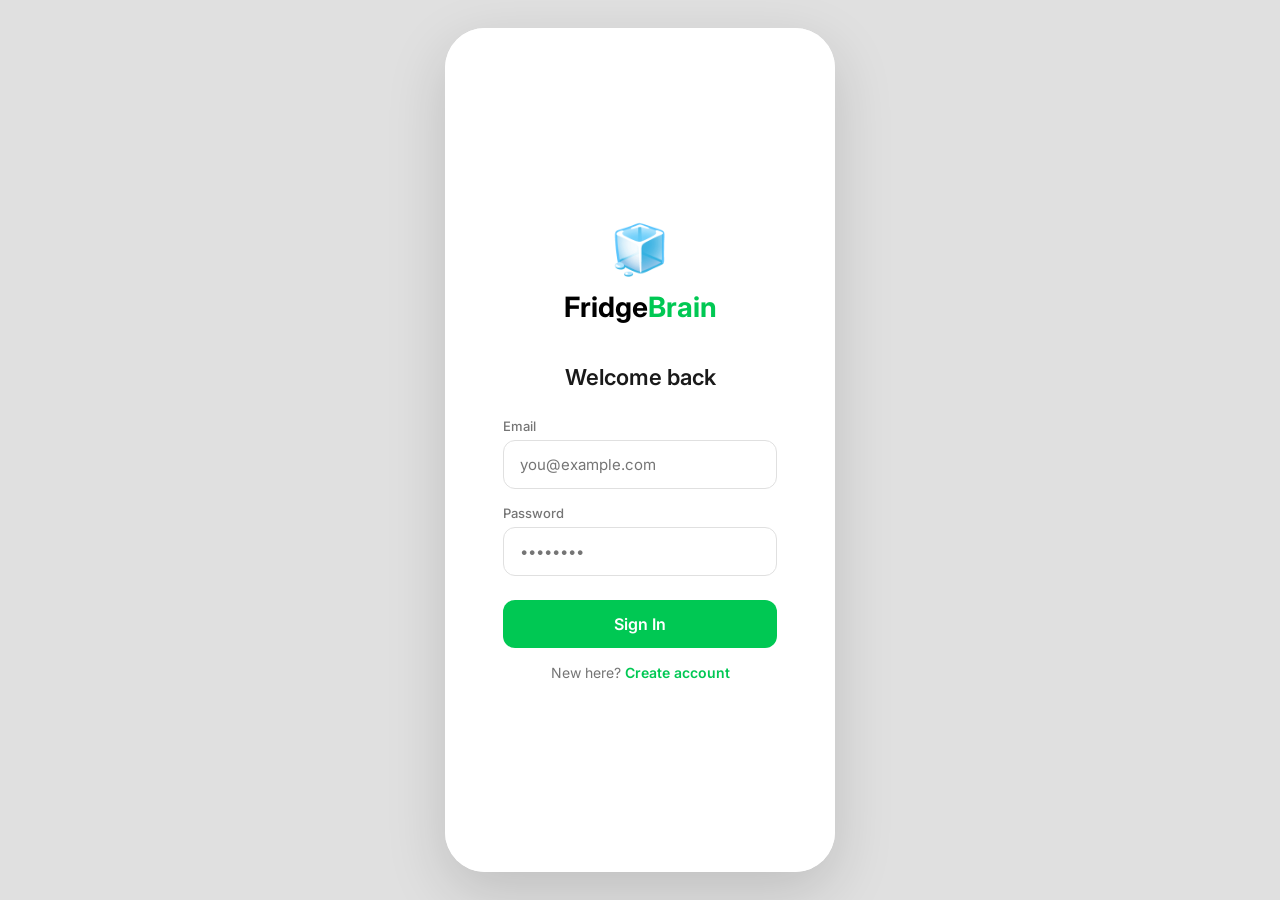
==== index.html @ 32f9984e "Initial commit: FridgeBrain clickable prototype Co-Authored-By: Claude Opus 4.6 (1M context) <norepl" ====
<!DOCTYPE html>
<html lang="en">
<head>
  <meta charset="UTF-8">
  <meta name="viewport" content="width=device-width, initial-scale=1.0">
  <title>FridgeBrain</title>
  <link rel="preconnect" href="https://fonts.googleapis.com">
  <link rel="preconnect" href="https://fonts.gstatic.com" crossorigin>
  <link href="https://fonts.googleapis.com/css2?family=Inter:wght@400;500;600;700&display=swap" rel="stylesheet">
  <link rel="stylesheet" href="style.css">
</head>
<body>

<div class="phone-frame">

  <!-- TOAST -->
  <div class="toast" id="toast"></div>

  <!-- MENU OVERLAY -->
  <div class="menu-overlay" id="menuOverlay"></div>

  <!-- SLIDE MENU -->
  <div class="slide-menu" id="slideMenu">
    <div class="menu-user">
      <div class="avatar">EB</div>
      <div class="menu-user-info">
        <h4>Elliot Boz</h4>
        <p>elliot.j.boz@gmail.com</p>
      </div>
    </div>
    <div class="menu-items">
      <div class="menu-item active" data-screen="home"><span class="menu-item-icon">🏠</span> Home</div>
      <div class="menu-item" data-screen="shopping"><span class="menu-item-icon">📋</span> Shopping List</div>
      <div class="menu-item" data-screen="inventory"><span class="menu-item-icon">📦</span> Inventory</div>
      <div class="menu-item" data-screen="finances"><span class="menu-item-icon">💰</span> Finances</div>
      <div class="menu-item" data-screen="activity"><span class="menu-item-icon">📋</span> Activity</div>
      <div class="menu-item" data-screen="profile"><span class="menu-item-icon">⚙️</span> Profile & Settings</div>
    </div>
    <div class="menu-signout">
      <div class="menu-item" id="menuSignout"><span class="menu-item-icon">🚪</span> Sign Out</div>
    </div>
  </div>

  <!-- ==================== SCREEN: LOGIN ==================== -->
  <div class="screen login-screen active" id="screen-login">
    <div class="login-logo">
      <div class="icon">🧊</div>
      <h1>Fridge<span>Brain</span></h1>
    </div>
    <div class="login-welcome" id="loginWelcome">Welcome back</div>
    <div id="loginForm">
      <div class="input-group">
        <label>Email</label>
        <input type="email" id="loginEmail" placeholder="you@example.com">
      </div>
      <div class="input-group">
        <label>Password</label>
        <input type="password" id="loginPassword" placeholder="••••••••">
      </div>
      <button class="btn btn-primary login-btn" id="loginBtn">Sign In</button>
      <div class="login-switch">New here? <a id="showSignup">Create account</a></div>
    </div>
    <div id="signupForm" style="display:none; width:100%;">
      <div class="input-group">
        <label>Name</label>
        <input type="text" id="signupName" placeholder="Your name">
      </div>
      <div class="input-group">
        <label>Email</label>
        <input type="email" id="signupEmail" placeholder="you@example.com">
      </div>
      <div class="input-group">
        <label>Password</label>
        <input type="password" id="signupPassword" placeholder="••••••••">
      </div>
      <button class="btn btn-primary login-btn" id="signupBtn">Create Account</button>
      <div class="login-switch">Already have an account? <a id="showLogin">Sign in</a></div>
    </div>
  </div>

  <!-- ==================== SCREEN: HOME (3 action cards) ==================== -->
  <div class="screen" id="screen-home">
    <div class="top-bar">
      <button class="hamburger"><span></span><span></span><span></span></button>
      <div class="top-bar-logo">Fridge<span>Brain</span></div>
      <div class="avatar">EB</div>
    </div>

    <div class="household-selector" id="householdSelector">
      🏠 <span id="householdName">The Apartment</span> <span style="font-size:12px">▼</span>
    </div>
    <div class="household-dropdown" id="householdDropdown">
      <div class="household-option active" data-household="The Apartment">🏠 The Apartment</div>
      <div class="household-option" data-household="Family Home">🏡 Family Home</div>
    </div>

    <div class="home-cards">
      <div class="action-card action-card-green" id="cardGoingToStore">
        <div class="action-card-icon">🛒</div>
        <div class="action-card-text">
          <div class="action-card-title">Going to the Store</div>
          <div class="action-card-sub">Notify your household and see what's needed</div>
        </div>
      </div>

      <div class="action-card action-card-dark" id="cardAddItem">
        <div class="action-card-icon">➕</div>
        <div class="action-card-text">
          <div class="action-card-title">Add to My List</div>
          <div class="action-card-sub">Add something you need</div>
        </div>
      </div>
    </div>

    <!-- Store Modal -->
    <div class="modal-overlay" id="storeModal">
      <div class="modal">
        <h3>Notify your household you're shopping?</h3>
        <p>Let everyone know you're picking up groceries</p>
        <div class="modal-store">📍 Whole Foods</div>
        <button class="btn btn-primary" id="storeConfirm">Yes, notify them</button>
        <button class="btn btn-secondary" id="storeCancel">Cancel</button>
      </div>
    </div>

    <!-- Add Item Modal -->
    <div class="modal-overlay" id="addItemModal">
      <div class="modal" style="text-align:left">
        <h3 style="text-align:center">Add to My List</h3>
        <div class="input-group" style="margin-top:16px">
          <label>Item name</label>
          <input type="text" id="addItemName" placeholder="e.g. Almond Milk">
        </div>
        <div class="input-group">
          <label>Notes (optional)</label>
          <input type="text" id="addItemNotes" placeholder="e.g. Unsweetened, Califia brand">
        </div>
        <div class="upload-area-mini" id="addItemPhoto">
          📷 Add photo (optional)
        </div>
        <button class="btn btn-primary" id="addItemConfirm" style="margin-top:16px">Add to my list</button>
        <button class="btn btn-secondary" id="addItemCancel">Cancel</button>
      </div>
    </div>

    <!-- Item Added Confirmation Modal -->
    <div class="modal-overlay" id="addedConfirmModal">
      <div class="modal">
        <h3>✅ Added!</h3>
        <p id="addedItemText">Item added to your list</p>
        <button class="btn btn-primary" id="addedGoToList">View full list</button>
        <button class="btn btn-secondary" id="addedDone">Done</button>
      </div>
    </div>
  </div>

  <!-- ==================== SCREEN: SHOPPING LIST ==================== -->
  <div class="screen" id="screen-shopping">
    <div class="top-bar">
      <button class="hamburger"><span></span><span></span><span></span></button>
      <div class="top-bar-logo">Fridge<span>Brain</span></div>
      <div class="avatar">EB</div>
    </div>

    <div class="section-header">Shopping List</div>

    <!-- Mode Toggle -->
    <div class="mode-toggle">
      <button class="mode-btn active" data-mode="daytoday">📋 Day-to-day</button>
      <button class="mode-btn" data-mode="atstore">🛒 At the store</button>
    </div>

    <!-- DAY-TO-DAY VIEW -->
    <div class="shopping-view" id="daytodayView">
      <div class="list-section-header">My List</div>
      <div id="myListItems">
        <div class="my-list-card">
          <div class="my-list-accent"></div>
          <div class="my-list-info">
            <div class="my-list-name">Eggs (12ct)</div>
            <div class="my-list-note">Free range preferred</div>
          </div>
          <button class="my-list-remove">×</button>
        </div>
        <div class="my-list-card">
          <div class="my-list-accent"></div>
          <div class="my-list-info">
            <div class="my-list-name">Oat Milk</div>
            <div class="my-list-note">Oatly barista edition</div>
          </div>
          <button class="my-list-remove">×</button>
        </div>
        <div class="my-list-card">
          <div class="my-list-accent"></div>
          <div class="my-list-info">
            <div class="my-list-name">Avocados</div>
            <div class="my-list-note"></div>
          </div>
          <button class="my-list-remove">×</button>
        </div>
      </div>

      <div class="list-section-header hh-header">What everyone needs</div>
      <div id="householdListItems">
        <div class="hh-list-card">
          <div class="list-item-check"></div>
          <div class="hh-avatar" style="background:#42A5F5">SH</div>
          <div class="hh-list-info">
            <div class="hh-list-name">Whole Milk</div>
            <div class="hh-list-meta">Shura · 2h ago</div>
          </div>
        </div>
        <div class="hh-list-card">
          <div class="list-item-check"></div>
          <div class="hh-avatar" style="background:#AB47BC">NA</div>
          <div class="hh-list-info">
            <div class="hh-list-name">Sourdough Bread</div>
            <div class="hh-list-meta">Nadia · 4h ago</div>
          </div>
        </div>
        <div class="hh-list-card">
          <div class="list-item-check"></div>
          <div class="hh-avatar" style="background:#42A5F5">SH</div>
          <div class="hh-list-info">
            <div class="hh-list-name">Olive Oil</div>
            <div class="hh-list-meta">Shura · 2d ago</div>
          </div>
        </div>
        <div class="hh-list-card">
          <div class="list-item-check"></div>
          <div class="hh-avatar" style="background:#FF9800">KA</div>
          <div class="hh-list-info">
            <div class="hh-list-name">Greek Yogurt</div>
            <div class="hh-list-meta">Kalman · 1d ago</div>
          </div>
        </div>
      </div>
      <div style="height:80px"></div>
    </div>

    <!-- AT THE STORE VIEW -->
    <div class="shopping-view" id="atstoreView" style="display:none">
      <div class="store-section-label store-yours">Your items</div>
      <div id="storeMyItems">
        <div class="store-item store-item-mine">
          <div class="store-check"></div>
          <div class="store-item-name">Eggs (12ct)</div>
        </div>
        <div class="store-item store-item-mine">
          <div class="store-check"></div>
          <div class="store-item-name">Oat Milk</div>
        </div>
        <div class="store-item store-item-mine">
          <div class="store-check"></div>
          <div class="store-item-name">Avocados</div>
        </div>
      </div>

      <div class="store-section-label">Others' items</div>
      <div id="storeHHItems">
        <div class="store-item">
          <div class="store-check"></div>
          <div class="store-avatar" style="background:#42A5F5">SH</div>
          <div class="store-item-name">Whole Milk</div>
        </div>
        <div class="store-item">
          <div class="store-check"></div>
          <div class="store-avatar" style="background:#AB47BC">NA</div>
          <div class="store-item-name">Sourdough Bread</div>
        </div>
        <div class="store-item">
          <div class="store-check"></div>
          <div class="store-avatar" style="background:#42A5F5">SH</div>
          <div class="store-item-name">Olive Oil</div>
        </div>
        <div class="store-item">
          <div class="store-check"></div>
          <div class="store-avatar" style="background:#FF9800">KA</div>
          <div class="store-item-name">Greek Yogurt</div>
        </div>
      </div>

      <div style="padding:20px">
        <button class="btn btn-primary" id="doneShopping">Done shopping</button>
      </div>
      <div style="height:40px"></div>
    </div>

    <!-- Done Shopping Modal -->
    <div class="modal-overlay" id="doneShoppingModal">
      <div class="modal">
        <h3>All done! 🎉</h3>
        <p>Checked items have been cleared</p>
        <button class="btn btn-primary" id="doneReceiptYes">📷 Take a photo of your receipt</button>
        <button class="btn btn-secondary" id="doneReceiptNo">Skip for now</button>
      </div>
    </div>

    <button class="fab-small" id="addToMyListFab">+</button>
  </div>

  <!-- ==================== SCREEN: INVENTORY ==================== -->
  <div class="screen" id="screen-inventory">
    <div class="top-bar">
      <button class="hamburger"><span></span><span></span><span></span></button>
      <div class="top-bar-logo">Fridge<span>Brain</span></div>
      <div class="avatar">EB</div>
    </div>

    <div class="section-header">Inventory</div>

    <!-- Mine / Household Toggle -->
    <div class="mode-toggle">
      <button class="mode-btn active" data-inv="mine">Mine</button>
      <button class="mode-btn" data-inv="household">Household</button>
    </div>

    <!-- MINE VIEW -->
    <div class="inv-view" id="invMineView">
      <div class="inventory-grid">
        <div class="inventory-card" data-inv-item="butter">
          <div class="inventory-card-img" style="background:#BBDEFB"></div>
          <div class="inventory-card-name">Butter</div>
          <div class="inventory-card-qty">1 lb</div>
          <span class="status-badge status-green">Plenty</span>
        </div>
        <div class="inventory-card" data-inv-item="cheese">
          <div class="inventory-card-img" style="background:#FFE082"></div>
          <div class="inventory-card-name">Cheddar Cheese</div>
          <div class="inventory-card-qty">8 oz block</div>
          <span class="status-badge status-yellow">Running Low</span>
        </div>
        <div class="inventory-card" data-inv-item="yogurt">
          <div class="inventory-card-img" style="background:#F5F5F5"></div>
          <div class="inventory-card-name">Greek Yogurt</div>
          <div class="inventory-card-qty">1 container</div>
          <span class="status-badge status-red">Almost Out</span>
        </div>
        <div class="inventory-card" data-inv-item="pasta">
          <div class="inventory-card-img" style="background:#FFE0B2"></div>
          <div class="inventory-card-name">Pasta</div>
          <div class="inventory-card-qty">2 boxes</div>
          <span class="status-badge status-green">Plenty</span>
        </div>
      </div>
    </div>

    <!-- HOUSEHOLD VIEW -->
    <div class="inv-view" id="invHouseholdView" style="display:none">
      <div class="inv-person-group">
        <div class="inv-person-header" style="border-left-color:#42A5F5">
          <div class="hh-avatar" style="background:#42A5F5">SH</div>
          <span>Shura's Items</span>
        </div>
        <div class="inventory-grid">
          <div class="inventory-card" data-inv-item="apples-j" data-readonly="true">
            <div class="inventory-card-img" style="background:#C8E6C9"></div>
            <div class="inventory-card-name">Apples</div>
            <div class="inventory-card-qty">6 count</div>
            <span class="status-badge status-green">Plenty</span>
          </div>
          <div class="inventory-card" data-inv-item="bananas-j" data-readonly="true">
            <div class="inventory-card-img" style="background:#FFF9C4"></div>
            <div class="inventory-card-name">Bananas</div>
            <div class="inventory-card-qty">4 count</div>
            <span class="status-badge status-yellow">Running Low</span>
          </div>
        </div>
      </div>

      <div class="inv-person-group">
        <div class="inv-person-header" style="border-left-color:#AB47BC">
          <div class="hh-avatar" style="background:#AB47BC">NA</div>
          <span>Nadia's Items</span>
        </div>
        <div class="inventory-grid">
          <div class="inventory-card" data-inv-item="rice-s" data-readonly="true">
            <div class="inventory-card-img" style="background:#F5F5F5"></div>
            <div class="inventory-card-name">Rice</div>
            <div class="inventory-card-qty">5 lb bag</div>
            <span class="status-badge status-green">Plenty</span>
          </div>
          <div class="inventory-card" data-inv-item="sauce-s" data-readonly="true">
            <div class="inventory-card-img" style="background:#FFCDD2"></div>
            <div class="inventory-card-name">Tomato Sauce</div>
            <div class="inventory-card-qty">1 jar</div>
            <span class="status-badge status-red">Almost Out</span>
          </div>
        </div>
      </div>
    </div>

    <!-- Inventory Detail Modal -->
    <div class="modal-overlay" id="invDetailModal">
      <div class="modal" style="text-align:left">
        <div class="inv-detail-photo"></div>
        <h3 id="invDetailName" style="margin-top:12px"></h3>
        <div id="invDetailQty" style="font-size:14px;color:#757575;margin:4px 0 8px"></div>
        <div id="invDetailStatus"></div>
        <div id="invDetailActions" style="margin-top:16px">
          <button class="btn btn-primary" id="invRunningLow">Running low — add to my list</button>
          <button class="btn btn-secondary" id="invEdit">Edit</button>
          <button class="btn btn-danger" id="invDelete">Delete</button>
        </div>
        <div id="invDetailReadonly" style="display:none;margin-top:16px">
          <p style="font-size:14px;color:#757575;text-align:center">This item belongs to another household member</p>
        </div>
        <button class="btn btn-secondary" id="invDetailClose" style="margin-top:8px">Close</button>
      </div>
    </div>

    <button class="fab-small" id="addInventoryBtn">+</button>
  </div>

  <!-- ==================== SCREEN: FINANCES ==================== -->
  <div class="screen" id="screen-finances">
    <div class="top-bar">
      <button class="hamburger"><span></span><span></span><span></span></button>
      <div class="top-bar-logo">Fridge<span>Brain</span></div>
      <div class="avatar">EB</div>
    </div>

    <div class="section-header">Finances</div>

    <!-- Receipt / Split Costs Toggle -->
    <div class="mode-toggle">
      <button class="mode-btn active" data-fin="receipt">📷 Receipt</button>
      <button class="mode-btn" data-fin="split">💰 Split Costs</button>
    </div>

    <!-- RECEIPT TAB -->
    <div class="fin-view" id="finReceiptView">
      <div class="scanner-content">
        <div class="upload-area" id="uploadArea">
          <div class="upload-icon">📷</div>
          <h3>Take a photo of your receipt</h3>
          <p>or upload from your gallery</p>
        </div>
        <div class="spinner-container" id="scannerSpinner">
          <div class="spinner"></div>
          <div class="spinner-text">Processing receipt...</div>
        </div>
        <div class="receipt-result" id="receiptResult">
          <div class="section-header" style="padding-left:0">Receipt processed! ✅</div>
          <div class="receipt-item"><div class="receipt-check">✓</div><div class="receipt-item-name">Whole Milk x1</div><div class="receipt-item-price">$4.99</div></div>
          <div class="receipt-item"><div class="receipt-check">✓</div><div class="receipt-item-name">Sourdough Bread x1</div><div class="receipt-item-price">$6.49</div></div>
          <div class="receipt-item"><div class="receipt-check">✓</div><div class="receipt-item-name">Eggs (12ct) x1</div><div class="receipt-item-price">$5.99</div></div>
          <div class="receipt-item"><div class="receipt-check">✓</div><div class="receipt-item-name">Orange Juice x1</div><div class="receipt-item-price">$4.29</div></div>
          <div class="receipt-total"><span>Total</span><span>$21.76</span></div>
          <div class="receipt-buttons">
            <button class="btn btn-primary" id="addToInventoryBtn">Add to inventory</button>
            <button class="btn btn-outline" id="splitCostsBtn">Split with household?</button>
          </div>
        </div>
      </div>
    </div>

    <!-- SPLIT COSTS TAB -->
    <div class="fin-view" id="finSplitView" style="display:none">
      <div class="balance-card positive">
        <div class="balance-amount positive">$12.40</div>
        <div class="balance-label">You are owed</div>
      </div>

      <div class="expense-card" data-expense="1">
        <div class="expense-header">
          <span class="expense-who">Shura — Whole Foods</span>
          <span class="expense-amount">$45.30</span>
        </div>
        <div class="expense-meta">March 18, 2026</div>
        <div class="expense-details" data-expdetail="1">
          <div class="expense-breakdown-item"><span>Whole Milk x1</span><span>$4.99</span></div>
          <div class="expense-breakdown-item"><span>Chicken Breast x2</span><span>$12.99</span></div>
          <div class="expense-breakdown-item"><span>Sourdough Bread x1</span><span>$6.49</span></div>
          <div class="expense-breakdown-item"><span>Avocados x3</span><span>$5.97</span></div>
          <div class="expense-breakdown-item"><span>Orange Juice x1</span><span>$4.29</span></div>
          <div class="expense-breakdown-item"><span>Eggs x1</span><span>$5.99</span></div>
          <div class="expense-breakdown-item"><span>Snacks</span><span>$4.58</span></div>
          <div class="expense-shares">
            <div class="expense-share"><span>Elliot</span><span>$15.10</span></div>
            <div class="expense-share"><span>Shura</span><span>$15.10</span></div>
            <div class="expense-share"><span>Nadia</span><span>$15.10</span></div>
          </div>
          <div class="expense-actions">
            <button class="btn btn-primary" onclick="showToast('Opening Venmo...')">Settle via Venmo</button>
            <button class="btn btn-outline" onclick="showToast('Opening Splitwise...')">Settle via Splitwise</button>
          </div>
        </div>
      </div>

      <div class="expense-card" data-expense="2">
        <div class="expense-header">
          <span class="expense-who">Elliot — Trader Joe's</span>
          <span class="expense-amount">$33.60</span>
        </div>
        <div class="expense-meta">March 15, 2026</div>
        <div class="expense-details" data-expdetail="2">
          <div class="expense-breakdown-item"><span>Pasta x2</span><span>$5.98</span></div>
          <div class="expense-breakdown-item"><span>Tomato Sauce x2</span><span>$7.98</span></div>
          <div class="expense-breakdown-item"><span>Cheese x1</span><span>$4.99</span></div>
          <div class="expense-breakdown-item"><span>Salad mix x1</span><span>$3.99</span></div>
          <div class="expense-breakdown-item"><span>Snacks</span><span>$10.66</span></div>
          <div class="expense-shares">
            <div class="expense-share"><span>Elliot</span><span>$11.20</span></div>
            <div class="expense-share"><span>Shura</span><span>$11.20</span></div>
            <div class="expense-share"><span>Nadia</span><span>$11.20</span></div>
          </div>
          <div class="expense-actions">
            <button class="btn btn-primary" onclick="showToast('Opening Venmo...')">Settle via Venmo</button>
            <button class="btn btn-outline" onclick="showToast('Opening Splitwise...')">Settle via Splitwise</button>
          </div>
        </div>
      </div>

      <div class="history-section">
        <div class="history-header">Settled</div>
        <div class="history-item"><span>Nadia — Target · Mar 10</span><span>$28.50 ✓</span></div>
        <div class="history-item"><span>Elliot — Whole Foods · Mar 5</span><span>$41.20 ✓</span></div>
        <div class="history-item"><span>Shura — Costco · Feb 28</span><span>$65.00 ✓</span></div>
      </div>
    </div>
  </div>

  <!-- ==================== SCREEN: ACTIVITY ==================== -->
  <div class="screen" id="screen-activity">
    <div class="top-bar">
      <button class="hamburger"><span></span><span></span><span></span></button>
      <div class="top-bar-logo">Fridge<span>Brain</span></div>
      <div class="avatar">EB</div>
    </div>
    <div class="section-header">Activity</div>
    <div class="activity-filters">
      <button class="filter-tab active">All</button>
      <button class="filter-tab">Elliot</button>
      <button class="filter-tab">Shura</button>
      <button class="filter-tab">Nadia</button>
    </div>
    <div class="activity-item"><div class="activity-avatar" style="background:#42A5F5">SH</div><div class="activity-content"><div class="activity-text"><strong>Shura</strong> bought groceries at Whole Foods</div><div class="activity-time">2h ago</div></div></div>
    <div class="activity-item"><div class="activity-avatar" style="background:#AB47BC">NA</div><div class="activity-content"><div class="activity-text"><strong>Nadia</strong> added Oat Milk to the list</div><div class="activity-time">4h ago</div></div></div>
    <div class="activity-item"><div class="activity-avatar" style="background:#00C853">EB</div><div class="activity-content"><div class="activity-text"><strong>Elliot</strong> marked Eggs as running low</div><div class="activity-time">6h ago</div></div></div>
    <div class="activity-item"><div class="activity-avatar" style="background:#42A5F5">SH</div><div class="activity-content"><div class="activity-text"><strong>Shura</strong> is at Trader Joe's — need anything?</div><div class="activity-time">Yesterday</div></div></div>
    <div class="activity-item"><div class="activity-avatar" style="background:#AB47BC">NA</div><div class="activity-content"><div class="activity-text"><strong>Nadia</strong> settled $28.50 with the household</div><div class="activity-time">2d ago</div></div></div>
    <div class="activity-item"><div class="activity-avatar" style="background:#00C853">EB</div><div class="activity-content"><div class="activity-text"><strong>Elliot</strong> scanned a receipt from Trader Joe's</div><div class="activity-time">3d ago</div></div></div>
    <div class="activity-item"><div class="activity-avatar" style="background:#42A5F5">SH</div><div class="activity-content"><div class="activity-text"><strong>Shura</strong> added Olive Oil to the list</div><div class="activity-time">3d ago</div></div></div>
    <div class="activity-item"><div class="activity-avatar" style="background:#AB47BC">NA</div><div class="activity-content"><div class="activity-text"><strong>Nadia</strong> marked Tomato Sauce as almost out</div><div class="activity-time">4d ago</div></div></div>
  </div>

  <!-- ==================== SCREEN: PROFILE ==================== -->
  <div class="screen" id="screen-profile">
    <div class="top-bar">
      <button class="hamburger"><span></span><span></span><span></span></button>
      <div class="top-bar-logo">Fridge<span>Brain</span></div>
      <div class="avatar">EB</div>
    </div>
    <div class="profile-content">
      <div class="profile-header">
        <div class="profile-avatar">EB</div>
        <div class="profile-name">Elliot Boz</div>
        <div class="profile-email">elliot.j.boz@gmail.com</div>
      </div>
      <div class="profile-section">
        <div class="profile-section-title">Your Households</div>
        <div class="profile-card"><div><div class="profile-card-name">🏠 The Apartment</div><div class="profile-card-meta">5 members</div></div></div>
        <div class="profile-card"><div><div class="profile-card-name">🏡 Family Home</div><div class="profile-card-meta">4 members</div></div></div>
        <div class="profile-buttons">
          <button class="btn btn-outline" onclick="showToast('Coming soon!')">Create new household</button>
          <button class="btn btn-secondary" onclick="showToast('Coming soon!')">Join a household</button>
        </div>
      </div>
      <div class="profile-section">
        <div class="profile-section-title">Notifications</div>
        <div class="toggle-row"><span class="toggle-label">Someone is at the store</span><div class="toggle-switch on"></div></div>
        <div class="toggle-row"><span class="toggle-label">Item added to list</span><div class="toggle-switch on"></div></div>
        <div class="toggle-row"><span class="toggle-label">Running low reminder</span><div class="toggle-switch"></div></div>
      </div>
      <div class="profile-section">
        <div class="profile-section-title">Linked Stores</div>
        <div><span class="store-tag">📍 Whole Foods</span><span class="store-tag">📍 Trader Joe's</span><span class="store-tag">📍 Target</span></div>
        <div class="profile-buttons"><button class="btn btn-secondary" onclick="showToast('Coming soon!')">Add a store</button></div>
      </div>
      <button class="btn btn-danger" id="profileSignout">Sign Out</button>
    </div>
  </div>

</div>

<script src="app.js"></script>
</body>
</html>
---- style.css ----
/* ===== RESET & BASE ===== */
*, *::before, *::after { margin: 0; padding: 0; box-sizing: border-box; }
body { background: #E0E0E0; font-family: 'Inter', sans-serif; display: flex; justify-content: center; align-items: center; min-height: 100vh; -webkit-font-smoothing: antialiased; }

/* ===== PHONE FRAME ===== */
.phone-frame { width: 390px; height: 844px; background: #FFFFFF; border-radius: 40px; box-shadow: 0 20px 60px rgba(0,0,0,0.15); overflow: hidden; position: relative; }

/* ===== SCREENS ===== */
.screen { position: absolute; inset: 0; background: #FFFFFF; display: none; flex-direction: column; overflow-y: auto; overflow-x: hidden; }
.screen.active { display: flex; animation: fadeIn 0.25s ease; }
@keyframes fadeIn { from { opacity: 0; transform: translateX(10px); } to { opacity: 1; transform: translateX(0); } }
.screen::-webkit-scrollbar { display: none; }
.screen { -ms-overflow-style: none; scrollbar-width: none; }

/* ===== TOP BAR ===== */
.top-bar { display: flex; justify-content: space-between; align-items: center; padding: 52px 20px 12px; position: sticky; top: 0; background: #FFFFFF; z-index: 10; }
.top-bar-logo { font-size: 20px; font-weight: 700; color: #1A1A1A; }
.top-bar-logo span { color: #00C853; }
.avatar { width: 36px; height: 36px; border-radius: 50%; background: #00C853; color: #fff; display: flex; align-items: center; justify-content: center; font-size: 13px; font-weight: 600; cursor: pointer; }
.hamburger { width: 36px; height: 36px; display: flex; flex-direction: column; justify-content: center; align-items: center; gap: 5px; cursor: pointer; border: none; background: none; padding: 0; }
.hamburger span { display: block; width: 20px; height: 2px; background: #1A1A1A; border-radius: 2px; }

/* ===== HOUSEHOLD SELECTOR ===== */
.household-selector { padding: 8px 20px 16px; font-size: 15px; color: #757575; cursor: pointer; display: flex; align-items: center; gap: 6px; }
.household-selector:hover { color: #1A1A1A; }
.household-dropdown { display: none; background: #FFFFFF; border: 1px solid #E0E0E0; border-radius: 12px; margin: 0 20px 12px; overflow: hidden; box-shadow: 0 4px 16px rgba(0,0,0,0.08); }
.household-dropdown.open { display: block; }
.household-option { padding: 14px 16px; font-size: 15px; cursor: pointer; display: flex; align-items: center; gap: 8px; transition: background 0.15s; }
.household-option:hover { background: #F5F5F5; }
.household-option.active { color: #00C853; font-weight: 600; }

/* ===== SECTION HEADERS ===== */
.section-header { padding: 8px 20px 12px; font-size: 18px; font-weight: 700; color: #1A1A1A; }

/* ===== HOME ACTION CARDS ===== */
.home-cards { padding: 8px 20px; display: flex; flex-direction: column; gap: 16px; flex: 1; }
.action-card { border-radius: 16px; padding: 28px 24px; display: flex; align-items: center; gap: 20px; cursor: pointer; transition: transform 0.15s, box-shadow 0.15s; flex: 1; min-height: 0; }
.action-card:hover { transform: translateY(-2px); box-shadow: 0 8px 24px rgba(0,0,0,0.12); }
.action-card:active { transform: scale(0.98); }
.action-card-green { background: #00C853; color: #fff; }
.action-card-dark { background: #1A1A1A; color: #fff; }
.action-card-light { background: #F5F5F5; color: #1A1A1A; }
.action-card-icon { font-size: 36px; flex-shrink: 0; }
.action-card-title { font-size: 20px; font-weight: 700; margin-bottom: 4px; }
.action-card-sub { font-size: 13px; opacity: 0.8; line-height: 1.4; }

/* ===== MODE TOGGLE ===== */
.mode-toggle { display: flex; margin: 0 20px 16px; background: #F5F5F5; border-radius: 12px; padding: 4px; }
.mode-btn { flex: 1; padding: 10px; border: none; border-radius: 10px; font-size: 14px; font-weight: 600; font-family: 'Inter', sans-serif; cursor: pointer; background: transparent; color: #757575; transition: all 0.2s; }
.mode-btn.active { background: #FFFFFF; color: #1A1A1A; box-shadow: 0 2px 8px rgba(0,0,0,0.08); }

/* ===== SHOPPING LIST — DAY-TO-DAY ===== */
.shopping-view { flex: 1; }
.list-section-header { padding: 12px 20px 8px; font-size: 15px; font-weight: 700; color: #1A1A1A; }
.hh-header { color: #757575; margin-top: 8px; border-top: 1px solid #F5F5F5; padding-top: 16px; }

/* My List Cards */
.my-list-card { display: flex; align-items: center; margin: 0 20px 8px; background: #FFFFFF; border: 1px solid #F5F5F5; border-radius: 12px; overflow: hidden; }
.my-list-accent { width: 4px; align-self: stretch; background: #00C853; flex-shrink: 0; }
.my-list-info { flex: 1; padding: 14px 16px; }
.my-list-name { font-size: 15px; font-weight: 500; }
.my-list-note { font-size: 12px; color: #757575; margin-top: 2px; }
.my-list-remove { background: none; border: none; font-size: 20px; color: #BDBDBD; cursor: pointer; padding: 14px; font-family: 'Inter', sans-serif; transition: color 0.2s; }
.my-list-remove:hover { color: #FF3B30; }

/* Household List Cards */
.hh-list-card { display: flex; align-items: center; gap: 12px; padding: 12px 20px; border-bottom: 1px solid #F5F5F5; }
.hh-avatar { width: 32px; height: 32px; border-radius: 50%; display: flex; align-items: center; justify-content: center; font-size: 11px; font-weight: 600; color: #fff; flex-shrink: 0; }
.hh-list-info { flex: 1; }
.hh-list-name { font-size: 15px; font-weight: 500; }
.hh-list-meta { font-size: 12px; color: #757575; }

.list-item-check { width: 24px; height: 24px; border: 2px solid #E0E0E0; border-radius: 50%; flex-shrink: 0; display: flex; align-items: center; justify-content: center; cursor: pointer; transition: all 0.2s; }
.list-item-check.checked { background: #00C853; border-color: #00C853; }
.list-item-check.checked::after { content: '✓'; color: #fff; font-size: 13px; font-weight: 700; }

/* ===== SHOPPING LIST — AT THE STORE ===== */
.store-section-label { padding: 12px 20px 8px; font-size: 13px; font-weight: 700; color: #757575; text-transform: uppercase; letter-spacing: 0.05em; }
.store-section-label.store-yours { color: #00C853; }
.store-item { display: flex; align-items: center; gap: 14px; padding: 16px 20px; border-bottom: 1px solid #F5F5F5; transition: opacity 0.3s, background 0.2s; }
.store-item.store-item-mine { background: #E8F5E9; }
.store-item.checked-off { opacity: 0.4; text-decoration: line-through; }
.store-check { width: 28px; height: 28px; border: 2.5px solid #E0E0E0; border-radius: 50%; flex-shrink: 0; display: flex; align-items: center; justify-content: center; cursor: pointer; transition: all 0.2s; font-size: 14px; }
.store-check.checked { background: #00C853; border-color: #00C853; color: #fff; }
.store-check.checked::after { content: '✓'; font-weight: 700; }
.store-item-name { font-size: 16px; font-weight: 500; flex: 1; }
.store-avatar { width: 28px; height: 28px; border-radius: 50%; display: flex; align-items: center; justify-content: center; font-size: 10px; font-weight: 600; color: #fff; flex-shrink: 0; }

/* ===== INVENTORY ===== */
.inv-view { padding-bottom: 80px; }
.inventory-grid { display: grid; grid-template-columns: 1fr 1fr; gap: 12px; padding: 0 20px 20px; }
.inventory-card { background: #F5F5F5; border-radius: 12px; padding: 14px; cursor: pointer; transition: transform 0.15s; }
.inventory-card:hover { transform: translateY(-2px); }
.inventory-card-img { width: 100%; height: 80px; border-radius: 8px; margin-bottom: 10px; }
.inventory-card-name { font-size: 14px; font-weight: 600; color: #1A1A1A; margin-bottom: 4px; }
.inventory-card-qty { font-size: 12px; color: #757575; margin-bottom: 8px; }
.status-badge { display: inline-block; padding: 3px 10px; border-radius: 12px; font-size: 11px; font-weight: 600; }
.status-green { background: #E8F5E9; color: #2E7D32; }
.status-yellow { background: #FFF8E1; color: #F57F17; }
.status-red { background: #FFEBEE; color: #C62828; }

.inv-person-group { margin-bottom: 8px; }
.inv-person-header { display: flex; align-items: center; gap: 10px; padding: 12px 20px; font-size: 15px; font-weight: 600; border-left: 4px solid transparent; margin-left: 16px; }
.inv-detail-photo { width: 100%; height: 160px; background: #F5F5F5; border-radius: 12px; }

/* ===== FILTER TABS ===== */
.filter-tabs { display: flex; gap: 8px; padding: 0 20px 16px; overflow-x: auto; }
.filter-tabs::-webkit-scrollbar { display: none; }
.filter-tab { padding: 8px 16px; border-radius: 20px; font-size: 13px; font-weight: 500; background: #F5F5F5; color: #757575; border: none; cursor: pointer; white-space: nowrap; font-family: 'Inter', sans-serif; transition: all 0.2s; }
.filter-tab.active { background: #00C853; color: #fff; }

/* ===== MODALS ===== */
.modal-overlay { display: none; position: absolute; inset: 0; background: rgba(0,0,0,0.4); z-index: 50; align-items: center; justify-content: center; }
.modal-overlay.open { display: flex; }
.modal { background: #FFFFFF; border-radius: 16px; padding: 28px 24px; margin: 20px; width: calc(100% - 40px); text-align: center; }
.modal h3 { font-size: 18px; font-weight: 700; margin-bottom: 8px; }
.modal p { font-size: 14px; color: #757575; margin-bottom: 24px; }
.modal-store { display: inline-block; padding: 6px 16px; background: #F5F5F5; border-radius: 20px; font-size: 14px; color: #1A1A1A; margin-bottom: 20px; }
.modal-select { width: 100%; padding: 12px 16px; border: 1px solid #E0E0E0; border-radius: 12px; font-size: 15px; font-family: 'Inter', sans-serif; outline: none; background: #fff; margin-bottom: 8px; }
.upload-area-mini { padding: 16px; border: 2px dashed #E0E0E0; border-radius: 12px; text-align: center; font-size: 14px; color: #757575; cursor: pointer; transition: border-color 0.2s; }
.upload-area-mini:hover { border-color: #00C853; }

/* ===== BUTTONS ===== */
.btn { width: 100%; padding: 14px; border: none; border-radius: 12px; font-size: 16px; font-weight: 600; font-family: 'Inter', sans-serif; cursor: pointer; transition: opacity 0.2s; }
.btn:hover { opacity: 0.9; }
.btn-primary { background: #00C853; color: #fff; }
.btn-secondary { background: #F5F5F5; color: #1A1A1A; margin-top: 8px; }
.btn-danger { background: #FFFFFF; color: #FF3B30; border: 1px solid #FF3B30; margin-top: 8px; }
.btn-outline { background: #FFFFFF; color: #00C853; border: 1px solid #00C853; }

/* ===== FAB ===== */
.fab-small { position: absolute; bottom: 28px; right: 20px; width: 56px; height: 56px; background: #00C853; color: #fff; border: none; border-radius: 50%; font-size: 24px; cursor: pointer; box-shadow: 0 4px 16px rgba(0,200,83,0.3); display: flex; align-items: center; justify-content: center; z-index: 5; transition: transform 0.2s; }
.fab-small:hover { transform: translateY(-2px); }

/* ===== TOAST ===== */
.toast { position: absolute; bottom: 100px; left: 50%; transform: translateX(-50%) translateY(20px); background: #1A1A1A; color: #fff; padding: 12px 24px; border-radius: 24px; font-size: 14px; font-weight: 500; opacity: 0; transition: all 0.3s ease; z-index: 100; white-space: nowrap; }
.toast.show { opacity: 1; transform: translateX(-50%) translateY(0); }

/* ===== LOGIN ===== */
.login-screen { justify-content: center; align-items: center; padding: 40px 28px; }
.login-logo { text-align: center; margin-bottom: 40px; }
.login-logo .icon { font-size: 48px; margin-bottom: 12px; }
.login-logo h1 { font-size: 28px; font-weight: 700; }
.login-logo h1 span { color: #00C853; }
.login-welcome { font-size: 22px; font-weight: 600; text-align: center; margin-bottom: 28px; color: #1A1A1A; }
.input-group { width: 100%; margin-bottom: 16px; }
.input-group label { display: block; font-size: 13px; font-weight: 500; color: #757575; margin-bottom: 6px; }
.input-group input { width: 100%; padding: 14px 16px; border: 1px solid #E0E0E0; border-radius: 12px; font-size: 15px; font-family: 'Inter', sans-serif; outline: none; transition: border-color 0.2s; }
.input-group input:focus { border-color: #00C853; }
.login-btn { margin-top: 8px; margin-bottom: 16px; }
.login-switch { text-align: center; font-size: 14px; color: #757575; }
.login-switch a { color: #00C853; font-weight: 600; cursor: pointer; text-decoration: none; }

/* ===== HAMBURGER MENU ===== */
.menu-overlay { display: none; position: absolute; inset: 0; background: rgba(0,0,0,0.4); z-index: 90; }
.menu-overlay.open { display: block; }
.slide-menu { position: absolute; top: 0; left: -280px; width: 280px; height: 100%; background: #FFFFFF; z-index: 95; transition: left 0.3s ease; display: flex; flex-direction: column; padding-top: 60px; }
.slide-menu.open { left: 0; }
.menu-user { padding: 20px 24px 24px; border-bottom: 1px solid #F5F5F5; display: flex; align-items: center; gap: 12px; }
.menu-user-info h4 { font-size: 16px; font-weight: 600; }
.menu-user-info p { font-size: 13px; color: #757575; }
.menu-items { flex: 1; padding: 8px 0; }
.menu-item { padding: 14px 24px; font-size: 16px; color: #1A1A1A; cursor: pointer; display: flex; align-items: center; gap: 12px; transition: background 0.15s; }
.menu-item:hover { background: #F5F5F5; }
.menu-item.active { color: #00C853; font-weight: 600; }
.menu-item-icon { width: 24px; text-align: center; font-size: 18px; }
.menu-signout { padding: 20px 24px; border-top: 1px solid #F5F5F5; }
.menu-signout .menu-item { color: #FF3B30; padding: 14px 0; }

/* ===== RECEIPT SCANNER ===== */
.scanner-content { padding: 20px; flex: 1; }
.upload-area { border: 2px dashed #E0E0E0; border-radius: 16px; padding: 60px 20px; text-align: center; cursor: pointer; transition: border-color 0.2s; margin-bottom: 20px; }
.upload-area:hover { border-color: #00C853; }
.upload-icon { font-size: 48px; margin-bottom: 16px; }
.upload-area h3 { font-size: 16px; font-weight: 600; margin-bottom: 8px; }
.upload-area p { font-size: 14px; color: #757575; }
.receipt-result { display: none; }
.receipt-result.show { display: block; }
.receipt-item { display: flex; align-items: center; gap: 12px; padding: 12px 0; border-bottom: 1px solid #F5F5F5; }
.receipt-check { width: 20px; height: 20px; border: 2px solid #00C853; border-radius: 4px; background: #00C853; display: flex; align-items: center; justify-content: center; color: #fff; font-size: 11px; cursor: pointer; }
.receipt-item-name { flex: 1; font-size: 15px; }
.receipt-item-price { font-size: 15px; font-weight: 600; }
.receipt-total { display: flex; justify-content: space-between; padding: 16px 0; font-size: 17px; font-weight: 700; }
.receipt-buttons { padding-top: 16px; display: flex; flex-direction: column; gap: 8px; }
.spinner-container { display: none; text-align: center; padding: 60px 20px; }
.spinner-container.show { display: block; }
.spinner { width: 40px; height: 40px; border: 3px solid #F5F5F5; border-top: 3px solid #00C853; border-radius: 50%; animation: spin 0.8s linear infinite; margin: 0 auto 20px; }
@keyframes spin { to { transform: rotate(360deg); } }
.spinner-text { font-size: 15px; color: #757575; }

/* ===== COST SPLITTING ===== */
.balance-card { margin: 0 20px 20px; padding: 20px; border-radius: 12px; text-align: center; }
.balance-card.positive { background: #E8F5E9; }
.balance-card.negative { background: #FFEBEE; }
.balance-amount { font-size: 28px; font-weight: 700; }
.balance-amount.positive { color: #2E7D32; }
.balance-amount.negative { color: #C62828; }
.balance-label { font-size: 14px; color: #757575; margin-top: 4px; }
.expense-card { margin: 0 20px 12px; padding: 16px; background: #F5F5F5; border-radius: 12px; cursor: pointer; }
.expense-header { display: flex; justify-content: space-between; align-items: center; margin-bottom: 4px; }
.expense-who { font-size: 15px; font-weight: 600; }
.expense-amount { font-size: 15px; font-weight: 700; }
.expense-meta { font-size: 12px; color: #757575; }
.expense-details { display: none; padding-top: 12px; margin-top: 12px; border-top: 1px solid #E0E0E0; }
.expense-details.open { display: block; }
.expense-breakdown-item { display: flex; justify-content: space-between; padding: 4px 0; font-size: 13px; color: #757575; }
.expense-shares { margin-top: 12px; padding-top: 8px; border-top: 1px solid #E0E0E0; }
.expense-share { display: flex; justify-content: space-between; align-items: center; padding: 6px 0; font-size: 13px; }
.expense-actions { display: flex; gap: 8px; margin-top: 12px; }
.expense-actions .btn { padding: 10px; font-size: 13px; }
.history-section { padding: 20px 20px 100px; }
.history-header { font-size: 14px; font-weight: 600; color: #757575; margin-bottom: 12px; text-transform: uppercase; letter-spacing: 0.05em; }
.history-item { padding: 10px 0; border-bottom: 1px solid #F5F5F5; font-size: 14px; color: #757575; display: flex; justify-content: space-between; }

/* ===== ACTIVITY FEED ===== */
.activity-filters { display: flex; gap: 8px; padding: 0 20px 16px; overflow-x: auto; }
.activity-filters::-webkit-scrollbar { display: none; }
.activity-item { display: flex; gap: 12px; padding: 16px 20px; border-bottom: 1px solid #F5F5F5; }
.activity-avatar { width: 36px; height: 36px; border-radius: 50%; display: flex; align-items: center; justify-content: center; font-size: 12px; font-weight: 600; color: #fff; flex-shrink: 0; }
.activity-content { flex: 1; }
.activity-text { font-size: 14px; color: #1A1A1A; line-height: 1.4; }
.activity-text strong { font-weight: 600; }
.activity-time { font-size: 12px; color: #757575; margin-top: 4px; }

/* ===== PROFILE ===== */
.profile-content { padding: 20px; padding-bottom: 100px; }
.profile-header { text-align: center; padding: 20px 0 28px; }
.profile-avatar { width: 72px; height: 72px; border-radius: 50%; background: #00C853; color: #fff; display: flex; align-items: center; justify-content: center; font-size: 24px; font-weight: 700; margin: 0 auto 12px; }
.profile-name { font-size: 20px; font-weight: 700; }
.profile-email { font-size: 14px; color: #757575; margin-top: 4px; }
.profile-section { margin-bottom: 24px; }
.profile-section-title { font-size: 13px; font-weight: 600; color: #757575; text-transform: uppercase; letter-spacing: 0.05em; margin-bottom: 12px; }
.profile-card { background: #F5F5F5; border-radius: 12px; padding: 14px 16px; margin-bottom: 8px; display: flex; justify-content: space-between; align-items: center; }
.profile-card-name { font-size: 15px; font-weight: 500; }
.profile-card-meta { font-size: 12px; color: #757575; }
.toggle-row { display: flex; justify-content: space-between; align-items: center; padding: 12px 0; border-bottom: 1px solid #F5F5F5; }
.toggle-label { font-size: 15px; }
.toggle-switch { width: 48px; height: 28px; border-radius: 14px; background: #E0E0E0; position: relative; cursor: pointer; transition: background 0.2s; }
.toggle-switch.on { background: #00C853; }
.toggle-switch::after { content: ''; position: absolute; top: 3px; left: 3px; width: 22px; height: 22px; border-radius: 50%; background: #fff; transition: left 0.2s; }
.toggle-switch.on::after { left: 23px; }
.store-tag { display: inline-block; padding: 6px 14px; background: #F5F5F5; border-radius: 20px; font-size: 13px; margin-right: 8px; margin-bottom: 8px; }
.profile-buttons { display: flex; flex-direction: column; gap: 8px; margin-top: 8px; }

.fin-view { flex: 1; }
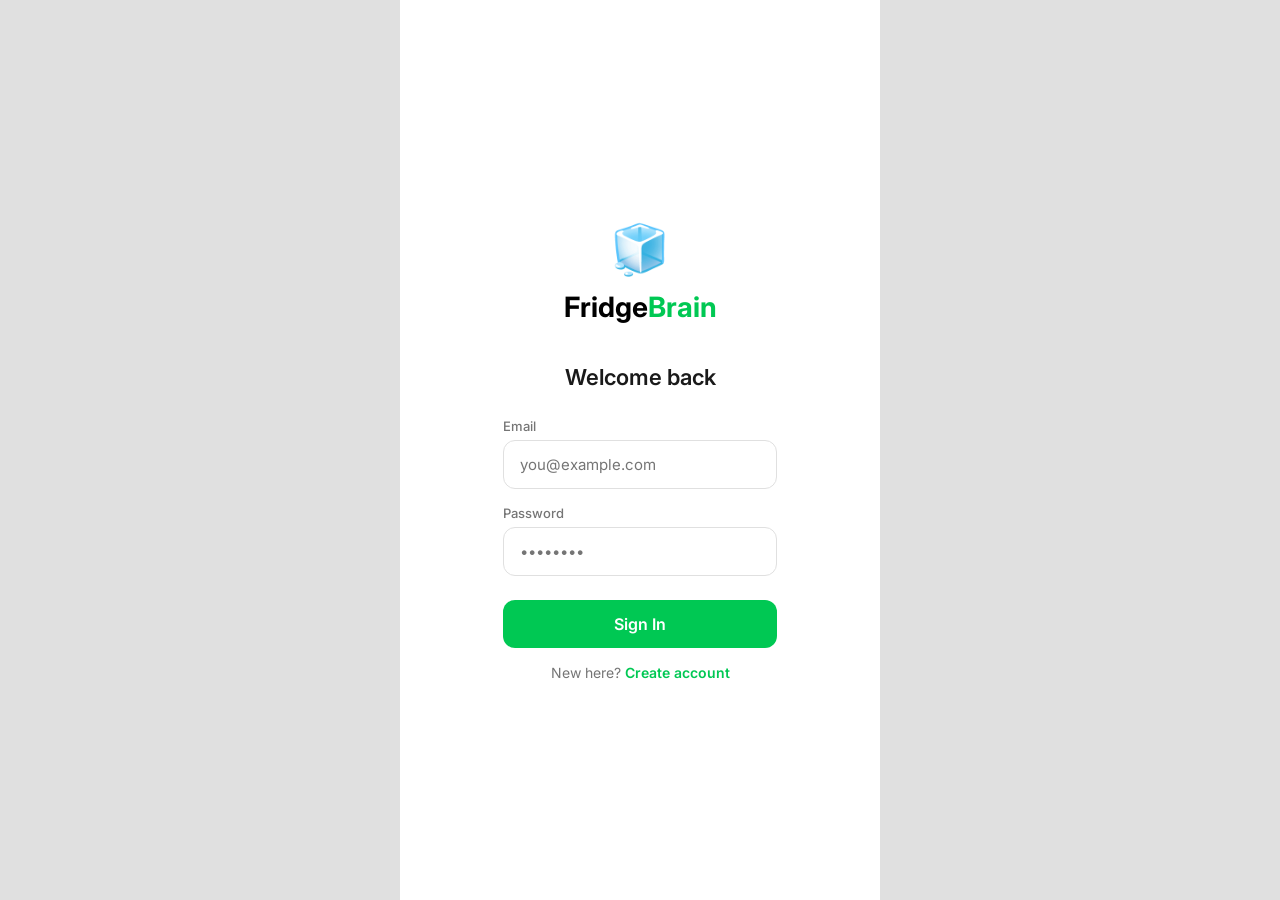
==== commit fd6a3cf8: "Fix all critical bugs, add Kalman activity, remove phone frame for responsive mobile layout Co-Autho" ====
--- a/index.html
+++ b/index.html
@@ -2,7 +2,7 @@
 <html lang="en">
 <head>
   <meta charset="UTF-8">
-  <meta name="viewport" content="width=device-width, initial-scale=1.0">
+  <meta name="viewport" content="width=device-width, initial-scale=1.0, viewport-fit=cover">
   <title>FridgeBrain</title>
   <link rel="preconnect" href="https://fonts.googleapis.com">
   <link rel="preconnect" href="https://fonts.gstatic.com" crossorigin>
@@ -29,9 +29,9 @@
       </div>
     </div>
     <div class="menu-items">
-      <div class="menu-item active" data-screen="home"><span class="menu-item-icon">🏠</span> Home</div>
-      <div class="menu-item" data-screen="shopping"><span class="menu-item-icon">📋</span> Shopping List</div>
+      <div class="menu-item active" data-screen="shopping"><span class="menu-item-icon">🛒</span> Shopping List</div>
       <div class="menu-item" data-screen="inventory"><span class="menu-item-icon">📦</span> Inventory</div>
+      <div class="menu-item" data-screen="recipes"><span class="menu-item-icon">🍳</span> Recipes</div>
       <div class="menu-item" data-screen="finances"><span class="menu-item-icon">💰</span> Finances</div>
       <div class="menu-item" data-screen="activity"><span class="menu-item-icon">📋</span> Activity</div>
       <div class="menu-item" data-screen="profile"><span class="menu-item-icon">⚙️</span> Profile & Settings</div>
@@ -78,81 +78,6 @@
     </div>
   </div>
 
-  <!-- ==================== SCREEN: HOME (3 action cards) ==================== -->
-  <div class="screen" id="screen-home">
-    <div class="top-bar">
-      <button class="hamburger"><span></span><span></span><span></span></button>
-      <div class="top-bar-logo">Fridge<span>Brain</span></div>
-      <div class="avatar">EB</div>
-    </div>
-
-    <div class="household-selector" id="householdSelector">
-      🏠 <span id="householdName">The Apartment</span> <span style="font-size:12px">▼</span>
-    </div>
-    <div class="household-dropdown" id="householdDropdown">
-      <div class="household-option active" data-household="The Apartment">🏠 The Apartment</div>
-      <div class="household-option" data-household="Family Home">🏡 Family Home</div>
-    </div>
-
-    <div class="home-cards">
-      <div class="action-card action-card-green" id="cardGoingToStore">
-        <div class="action-card-icon">🛒</div>
-        <div class="action-card-text">
-          <div class="action-card-title">Going to the Store</div>
-          <div class="action-card-sub">Notify your household and see what's needed</div>
-        </div>
-      </div>
-
-      <div class="action-card action-card-dark" id="cardAddItem">
-        <div class="action-card-icon">➕</div>
-        <div class="action-card-text">
-          <div class="action-card-title">Add to My List</div>
-          <div class="action-card-sub">Add something you need</div>
-        </div>
-      </div>
-    </div>
-
-    <!-- Store Modal -->
-    <div class="modal-overlay" id="storeModal">
-      <div class="modal">
-        <h3>Notify your household you're shopping?</h3>
-        <p>Let everyone know you're picking up groceries</p>
-        <div class="modal-store">📍 Whole Foods</div>
-        <button class="btn btn-primary" id="storeConfirm">Yes, notify them</button>
-        <button class="btn btn-secondary" id="storeCancel">Cancel</button>
-      </div>
-    </div>
-
-    <!-- Add Item Modal -->
-    <div class="modal-overlay" id="addItemModal">
-      <div class="modal" style="text-align:left">
-        <h3 style="text-align:center">Add to My List</h3>
-        <div class="input-group" style="margin-top:16px">
-          <label>Item name</label>
-          <input type="text" id="addItemName" placeholder="e.g. Almond Milk">
-        </div>
-        <div class="input-group">
-          <label>Notes (optional)</label>
-          <input type="text" id="addItemNotes" placeholder="e.g. Unsweetened, Califia brand">
-        </div>
-        <div class="upload-area-mini" id="addItemPhoto">
-          📷 Add photo (optional)
-        </div>
-        <button class="btn btn-primary" id="addItemConfirm" style="margin-top:16px">Add to my list</button>
-        <button class="btn btn-secondary" id="addItemCancel">Cancel</button>
-      </div>
-    </div>
-
-    <!-- Item Added Confirmation Modal -->
-    <div class="modal-overlay" id="addedConfirmModal">
-      <div class="modal">
-        <h3>✅ Added!</h3>
-        <p id="addedItemText">Item added to your list</p>
-        <button class="btn btn-primary" id="addedGoToList">View full list</button>
-        <button class="btn btn-secondary" id="addedDone">Done</button>
-      </div>
-    </div>
-  </div>
 
   <!-- ==================== SCREEN: SHOPPING LIST ==================== -->
   <div class="screen" id="screen-shopping">
@@ -162,12 +87,64 @@
       <div class="avatar">EB</div>
     </div>
 
-    <div class="section-header">Shopping List</div>
+    <div class="household-wrap">
+      <div class="household-selector" id="householdSelector2">
+        🏠 <span class="householdNameSync">The Apartment</span> <span style="font-size:12px">▼</span>
+      </div>
+      <div class="household-dropdown" id="householdDropdown2">
+        <div class="household-option active" data-household="The Apartment">🏠 The Apartment</div>
+        <div class="household-option" data-household="Family Home">🏡 Family Home</div>
+      </div>
+    </div>
 
     <!-- Mode Toggle -->
     <div class="mode-toggle">
       <button class="mode-btn active" data-mode="daytoday">📋 Day-to-day</button>
       <button class="mode-btn" data-mode="atstore">🛒 At the store</button>
+    </div>
+
+    <!-- PROBABLY NEED ROW -->
+    <div class="probably-need-section" id="probablyNeedSection">
+      <div class="probably-need-label">Probably Need Soon <span class="pn-info-header" id="pnInfoBtn2">i</span></div>
+      <div class="probably-need-wrap">
+        <button class="pn-arrow pn-arrow-left" id="pnArrowLeft" style="display:none">‹</button>
+        <div class="probably-need-scroll" id="pnScroll">
+          <div class="probably-need-card urgent" data-pn-name="Whole Milk">
+            <span class="pn-name">Whole Milk</span>
+            <button class="pn-add">＋</button>
+          </div>
+          <div class="probably-need-card urgent" data-pn-name="Eggs (12ct)">
+            <span class="pn-name">Eggs</span>
+            <button class="pn-add">＋</button>
+          </div>
+          <div class="probably-need-card" data-pn-name="Bananas">
+            <span class="pn-name">Bananas</span>
+            <button class="pn-add">＋</button>
+          </div>
+          <div class="probably-need-card" data-pn-name="Chicken Breast">
+            <span class="pn-name">Chicken Breast</span>
+            <button class="pn-add">＋</button>
+          </div>
+          <div class="probably-need-card" data-pn-name="Paper Towels">
+            <span class="pn-name">Paper Towels</span>
+            <button class="pn-add">＋</button>
+          </div>
+          <div class="probably-need-card" data-pn-name="Butter">
+            <span class="pn-name">Butter</span>
+            <button class="pn-add">＋</button>
+          </div>
+        </div>
+        <button class="pn-arrow" id="pnArrowRight">›</button>
+      </div>
+
+      <!-- Priority Info Modal -->
+      <div class="modal-overlay" id="pnInfoModal">
+        <div class="modal">
+          <h3>Priority Item</h3>
+          <p>Items with a red highlight are things you're likely running low on, based on your household's purchase history. We recommend picking these up on your next trip.</p>
+          <button class="btn btn-secondary" id="pnInfoClose">Got it</button>
+        </div>
+      </div>
     </div>
 
     <!-- DAY-TO-DAY VIEW -->
@@ -235,55 +212,134 @@
           </div>
         </div>
       </div>
-      <div style="height:80px"></div>
+      
+    </div>
+
+    <!-- DAY-TO-DAY FAMILY VIEW -->
+    <div class="shopping-view" id="daytodayFamilyView" style="display:none">
+      <div class="list-section-header">Shopping List</div>
+      <div id="familyListItems">
+        <div class="my-list-card">
+          <div class="my-list-accent" style="background:#00C853"></div>
+          <div class="my-list-info">
+            <div class="my-list-name">Eggs (12ct)</div>
+            <div class="my-list-note">Free range preferred</div>
+          </div>
+          <button class="my-list-remove">×</button>
+        </div>
+        <div class="my-list-card">
+          <div class="my-list-accent" style="background:#00C853"></div>
+          <div class="my-list-info">
+            <div class="my-list-name">Whole Milk</div>
+            <div class="my-list-note"></div>
+          </div>
+          <button class="my-list-remove">×</button>
+        </div>
+        <div class="my-list-card">
+          <div class="my-list-accent" style="background:#00C853"></div>
+          <div class="my-list-info">
+            <div class="my-list-name">Sourdough Bread</div>
+            <div class="my-list-note">From the bakery section</div>
+          </div>
+          <button class="my-list-remove">×</button>
+        </div>
+        <div class="my-list-card">
+          <div class="my-list-accent" style="background:#00C853"></div>
+          <div class="my-list-info">
+            <div class="my-list-name">Olive Oil</div>
+            <div class="my-list-note">Extra virgin</div>
+          </div>
+          <button class="my-list-remove">×</button>
+        </div>
+        <div class="my-list-card">
+          <div class="my-list-accent" style="background:#00C853"></div>
+          <div class="my-list-info">
+            <div class="my-list-name">Greek Yogurt</div>
+            <div class="my-list-note"></div>
+          </div>
+          <button class="my-list-remove">×</button>
+        </div>
+      </div>
+      
+    </div>
+
+    <!-- AT THE STORE FAMILY VIEW -->
+    <div class="shopping-view" id="atstoreFamilyView" style="display:none">
+      <div class="store-scroll-area">
+        <div class="store-section-label store-yours">Shopping List</div>
+        <div id="storeFamilyItems">
+          <div class="store-item store-item-mine">
+            <div class="store-check"></div>
+            <div class="store-item-name">Eggs (12ct)</div>
+          </div>
+          <div class="store-item store-item-mine">
+            <div class="store-check"></div>
+            <div class="store-item-name">Whole Milk</div>
+          </div>
+          <div class="store-item store-item-mine">
+            <div class="store-check"></div>
+            <div class="store-item-name">Sourdough Bread</div>
+          </div>
+          <div class="store-item store-item-mine">
+            <div class="store-check"></div>
+            <div class="store-item-name">Olive Oil</div>
+          </div>
+          <div class="store-item store-item-mine">
+            <div class="store-check"></div>
+            <div class="store-item-name">Greek Yogurt</div>
+          </div>
+        </div>
+        <div style="padding:16px 20px">
+          <button class="btn btn-primary" id="doneShoppingFamily">Done shopping</button>
+        </div>
+      </div>
+      
     </div>
 
     <!-- AT THE STORE VIEW -->
     <div class="shopping-view" id="atstoreView" style="display:none">
-      <div class="store-section-label store-yours">Your items</div>
-      <div id="storeMyItems">
-        <div class="store-item store-item-mine">
-          <div class="store-check"></div>
-          <div class="store-item-name">Eggs (12ct)</div>
-        </div>
-        <div class="store-item store-item-mine">
-          <div class="store-check"></div>
-          <div class="store-item-name">Oat Milk</div>
-        </div>
-        <div class="store-item store-item-mine">
-          <div class="store-check"></div>
-          <div class="store-item-name">Avocados</div>
-        </div>
-      </div>
-
-      <div class="store-section-label">Others' items</div>
-      <div id="storeHHItems">
-        <div class="store-item">
-          <div class="store-check"></div>
-          <div class="store-avatar" style="background:#42A5F5">SH</div>
-          <div class="store-item-name">Whole Milk</div>
-        </div>
-        <div class="store-item">
-          <div class="store-check"></div>
-          <div class="store-avatar" style="background:#AB47BC">NA</div>
-          <div class="store-item-name">Sourdough Bread</div>
-        </div>
-        <div class="store-item">
-          <div class="store-check"></div>
-          <div class="store-avatar" style="background:#42A5F5">SH</div>
-          <div class="store-item-name">Olive Oil</div>
-        </div>
-        <div class="store-item">
-          <div class="store-check"></div>
-          <div class="store-avatar" style="background:#FF9800">KA</div>
-          <div class="store-item-name">Greek Yogurt</div>
-        </div>
-      </div>
-
-      <div style="padding:20px">
-        <button class="btn btn-primary" id="doneShopping">Done shopping</button>
-      </div>
-      <div style="height:40px"></div>
+      <div class="store-scroll-area">
+        <div class="store-section-label store-yours">Your items</div>
+        <div id="storeMyItems">
+          <div class="store-item store-item-mine">
+            <div class="store-check"></div>
+            <div class="store-item-name">Eggs (12ct)</div>
+          </div>
+          <div class="store-item store-item-mine">
+            <div class="store-check"></div>
+            <div class="store-item-name">Oat Milk</div>
+          </div>
+        </div>
+
+        <div class="store-section-label">Others' items</div>
+        <div id="storeHHItems">
+          <div class="store-item">
+            <div class="store-check"></div>
+            <div class="store-avatar" style="background:#42A5F5">SH</div>
+            <div class="store-item-name">Whole Milk</div>
+          </div>
+          <div class="store-item">
+            <div class="store-check"></div>
+            <div class="store-avatar" style="background:#AB47BC">NA</div>
+            <div class="store-item-name">Sourdough Bread</div>
+          </div>
+          <div class="store-item">
+            <div class="store-check"></div>
+            <div class="store-avatar" style="background:#42A5F5">SH</div>
+            <div class="store-item-name">Olive Oil</div>
+          </div>
+          <div class="store-item">
+            <div class="store-check"></div>
+            <div class="store-avatar" style="background:#FF9800">KA</div>
+            <div class="store-item-name">Greek Yogurt</div>
+          </div>
+        </div>
+
+        <div style="padding:16px 20px">
+          <button class="btn btn-primary" id="doneShopping">Done shopping</button>
+        </div>
+      </div>
+      
     </div>
 
     <!-- Done Shopping Modal -->
@@ -296,6 +352,63 @@
       </div>
     </div>
 
+    <!-- Add Item Modal -->
+    <div class="modal-overlay" id="addItemModal">
+      <div class="modal modal-tall" style="text-align:left">
+        <h3 style="text-align:center">Add to List</h3>
+        <div class="input-group" style="margin-top:16px">
+          <label>Search or type an item</label>
+          <input type="text" id="addItemName" placeholder="e.g. Milk, Eggs, Bread..." autocomplete="off">
+        </div>
+        <div class="autocomplete-results" id="autocompleteResults"></div>
+        <div id="selectedItemArea" style="display:none">
+          <div class="selected-item-chip" id="selectedChip"></div>
+          <div class="input-group" style="margin-top:12px">
+            <label>Notes (optional)</label>
+            <input type="text" id="addItemNotes" placeholder="e.g. Unsweetened, Califia brand">
+          </div>
+          <button class="btn btn-primary" id="addItemConfirm" style="margin-top:12px">Add to list</button>
+        </div>
+        <button class="btn btn-secondary" id="addItemCancel" style="margin-top:8px">Cancel</button>
+      </div>
+    </div>
+
+    <!-- Item Added Confirmation Modal -->
+    <div class="modal-overlay" id="addedConfirmModal">
+      <div class="modal">
+        <h3>✅ Added!</h3>
+        <p id="addedItemText">Item added to your list</p>
+        <button class="btn btn-secondary" id="addedDone">Done</button>
+      </div>
+    </div>
+
+    <!-- Duplicate Item Modal -->
+    <div class="modal-overlay" id="duplicateModal">
+      <div class="modal">
+        <h3>⚠️ Duplicate item</h3>
+        <p id="duplicateText">This item is already on the list</p>
+        <button class="btn btn-primary" id="duplicateConfirm">Add anyway</button>
+        <button class="btn btn-secondary" id="duplicateCancel">Cancel</button>
+      </div>
+    </div>
+
+    <!-- Notify Modal -->
+    <div class="modal-overlay" id="notifyModal">
+      <div class="modal">
+        <h3>Heading to the store soon</h3>
+        <p>Let everyone know what they need</p>
+        <select class="modal-select" id="notifyStore">
+          <option>📍 Whole Foods</option>
+          <option>📍 Trader Joe's</option>
+          <option>📍 Target</option>
+        </select>
+        <button class="btn btn-primary" id="notifyConfirm" style="margin-top:16px">Send notification</button>
+        <button class="btn btn-secondary" id="notifyCancel">Cancel</button>
+      </div>
+    </div>
+
+    <div class="fab-bar"></div>
+    <button class="fab-notify" id="notifyFab">📣</button>
     <button class="fab-small" id="addToMyListFab">+</button>
   </div>
 
@@ -309,8 +422,7 @@
 
     <div class="section-header">Inventory</div>
 
-    <!-- Mine / Household Toggle -->
-    <div class="mode-toggle">
+    <div class="mode-toggle" id="invModeToggle">
       <button class="mode-btn active" data-inv="mine">Mine</button>
       <button class="mode-btn" data-inv="household">Household</button>
     </div>
@@ -318,83 +430,74 @@
     <!-- MINE VIEW -->
     <div class="inv-view" id="invMineView">
       <div class="inventory-grid">
-        <div class="inventory-card" data-inv-item="butter">
-          <div class="inventory-card-img" style="background:#BBDEFB"></div>
-          <div class="inventory-card-name">Butter</div>
-          <div class="inventory-card-qty">1 lb</div>
-          <span class="status-badge status-green">Plenty</span>
-        </div>
-        <div class="inventory-card" data-inv-item="cheese">
-          <div class="inventory-card-img" style="background:#FFE082"></div>
-          <div class="inventory-card-name">Cheddar Cheese</div>
-          <div class="inventory-card-qty">8 oz block</div>
-          <span class="status-badge status-yellow">Running Low</span>
-        </div>
-        <div class="inventory-card" data-inv-item="yogurt">
-          <div class="inventory-card-img" style="background:#F5F5F5"></div>
-          <div class="inventory-card-name">Greek Yogurt</div>
-          <div class="inventory-card-qty">1 container</div>
-          <span class="status-badge status-red">Almost Out</span>
-        </div>
-        <div class="inventory-card" data-inv-item="pasta">
-          <div class="inventory-card-img" style="background:#FFE0B2"></div>
-          <div class="inventory-card-name">Pasta</div>
-          <div class="inventory-card-qty">2 boxes</div>
-          <span class="status-badge status-green">Plenty</span>
-        </div>
+        <div class="inventory-card" data-inv-item="butter"><div class="inventory-card-name">Butter</div><div class="inventory-card-qty">1 lb</div><span class="status-badge status-green">Plenty</span></div>
+        <div class="inventory-card" data-inv-item="cheese"><div class="inventory-card-name">Cheddar Cheese</div><div class="inventory-card-qty">8 oz</div><span class="status-badge status-yellow">Running Low</span></div>
+        <div class="inventory-card" data-inv-item="yogurt"><div class="inventory-card-name">Greek Yogurt</div><div class="inventory-card-qty">1 container</div><span class="status-badge status-red">Almost Out</span></div>
+        <div class="inventory-card" data-inv-item="pasta"><div class="inventory-card-name">Pasta</div><div class="inventory-card-qty">2 boxes</div><span class="status-badge status-green">Plenty</span></div>
+        <div class="inventory-card" data-inv-item="eggs-mine"><div class="inventory-card-name">Eggs (12ct)</div><div class="inventory-card-qty">12 count</div><span class="status-badge status-yellow">Running Low</span></div>
+        <div class="inventory-card" data-inv-item="oliveoil"><div class="inventory-card-name">Olive Oil</div><div class="inventory-card-qty">1 bottle</div><span class="status-badge status-green">Plenty</span></div>
+        <div class="inventory-card" data-inv-item="chicken"><div class="inventory-card-name">Chicken Breast</div><div class="inventory-card-qty">1 lb</div><span class="status-badge status-green">Plenty</span></div>
+        <div class="inventory-card" data-inv-item="spinach"><div class="inventory-card-name">Spinach</div><div class="inventory-card-qty">1 bag</div><span class="status-badge status-yellow">Running Low</span></div>
+        <div class="inventory-card" data-inv-item="bread-mine"><div class="inventory-card-name">Sourdough Bread</div><div class="inventory-card-qty">1 loaf</div><span class="status-badge status-green">Plenty</span></div>
+        <div class="inventory-card" data-inv-item="salt-mine"><div class="inventory-card-name">Salt</div><div class="inventory-card-qty">1 container</div><span class="status-badge status-green">Plenty</span></div>
+        <div class="inventory-card" data-inv-item="rice-mine"><div class="inventory-card-name">Rice</div><div class="inventory-card-qty">5 lb bag</div><span class="status-badge status-green">Plenty</span></div>
+        <div class="inventory-card" data-inv-item="bananas-mine"><div class="inventory-card-name">Bananas</div><div class="inventory-card-qty">4 count</div><span class="status-badge status-yellow">Running Low</span></div>
+        <div class="inventory-card" data-inv-item="garlic-mine"><div class="inventory-card-name">Garlic</div><div class="inventory-card-qty">1 head</div><span class="status-badge status-green">Plenty</span></div>
+        <div class="inventory-card" data-inv-item="onions-mine"><div class="inventory-card-name">Onions</div><div class="inventory-card-qty">3 count</div><span class="status-badge status-green">Plenty</span></div>
       </div>
     </div>
 
     <!-- HOUSEHOLD VIEW -->
     <div class="inv-view" id="invHouseholdView" style="display:none">
       <div class="inv-person-group">
-        <div class="inv-person-header" style="border-left-color:#42A5F5">
-          <div class="hh-avatar" style="background:#42A5F5">SH</div>
-          <span>Shura's Items</span>
-        </div>
+        <div class="inv-person-header" style="border-left-color:#42A5F5"><div class="hh-avatar" style="background:#42A5F5">SH</div><span>Shura's Items</span></div>
         <div class="inventory-grid">
-          <div class="inventory-card" data-inv-item="apples-j" data-readonly="true">
-            <div class="inventory-card-img" style="background:#C8E6C9"></div>
-            <div class="inventory-card-name">Apples</div>
-            <div class="inventory-card-qty">6 count</div>
-            <span class="status-badge status-green">Plenty</span>
-          </div>
-          <div class="inventory-card" data-inv-item="bananas-j" data-readonly="true">
-            <div class="inventory-card-img" style="background:#FFF9C4"></div>
-            <div class="inventory-card-name">Bananas</div>
-            <div class="inventory-card-qty">4 count</div>
-            <span class="status-badge status-yellow">Running Low</span>
-          </div>
-        </div>
-      </div>
-
+          <div class="inventory-card" data-inv-item="apples-j" data-readonly="true"><div class="inventory-card-name">Apples</div><div class="inventory-card-qty">6 count</div><span class="status-badge status-green">Plenty</span></div>
+          <div class="inventory-card" data-inv-item="bananas-j" data-readonly="true"><div class="inventory-card-name">Bananas</div><div class="inventory-card-qty">4 count</div><span class="status-badge status-yellow">Running Low</span></div>
+          <div class="inventory-card" data-inv-item="coffee-j" data-readonly="true"><div class="inventory-card-name">Coffee</div><div class="inventory-card-qty">1 bag</div><span class="status-badge status-green">Plenty</span></div>
+          <div class="inventory-card" data-inv-item="milk-j" data-readonly="true"><div class="inventory-card-name">Whole Milk</div><div class="inventory-card-qty">1 gallon</div><span class="status-badge status-yellow">Running Low</span></div>
+        </div>
+      </div>
       <div class="inv-person-group">
-        <div class="inv-person-header" style="border-left-color:#AB47BC">
-          <div class="hh-avatar" style="background:#AB47BC">NA</div>
-          <span>Nadia's Items</span>
-        </div>
+        <div class="inv-person-header" style="border-left-color:#AB47BC"><div class="hh-avatar" style="background:#AB47BC">NA</div><span>Nadia's Items</span></div>
         <div class="inventory-grid">
-          <div class="inventory-card" data-inv-item="rice-s" data-readonly="true">
-            <div class="inventory-card-img" style="background:#F5F5F5"></div>
-            <div class="inventory-card-name">Rice</div>
-            <div class="inventory-card-qty">5 lb bag</div>
-            <span class="status-badge status-green">Plenty</span>
-          </div>
-          <div class="inventory-card" data-inv-item="sauce-s" data-readonly="true">
-            <div class="inventory-card-img" style="background:#FFCDD2"></div>
-            <div class="inventory-card-name">Tomato Sauce</div>
-            <div class="inventory-card-qty">1 jar</div>
-            <span class="status-badge status-red">Almost Out</span>
-          </div>
-        </div>
+          <div class="inventory-card" data-inv-item="rice-s" data-readonly="true"><div class="inventory-card-name">Rice</div><div class="inventory-card-qty">5 lb bag</div><span class="status-badge status-green">Plenty</span></div>
+          <div class="inventory-card" data-inv-item="sauce-s" data-readonly="true"><div class="inventory-card-name">Tomato Sauce</div><div class="inventory-card-qty">1 jar</div><span class="status-badge status-red">Almost Out</span></div>
+          <div class="inventory-card" data-inv-item="hummus-s" data-readonly="true"><div class="inventory-card-name">Hummus</div><div class="inventory-card-qty">1 tub</div><span class="status-badge status-green">Plenty</span></div>
+          <div class="inventory-card" data-inv-item="broth-s" data-readonly="true"><div class="inventory-card-name">Chicken Broth</div><div class="inventory-card-qty">2 cartons</div><span class="status-badge status-green">Plenty</span></div>
+        </div>
+      </div>
+      <div class="inv-person-group">
+        <div class="inv-person-header" style="border-left-color:#FF9800"><div class="hh-avatar" style="background:#FF9800">KA</div><span>Kalman's Items</span></div>
+        <div class="inventory-grid">
+          <div class="inventory-card" data-inv-item="oranges-k" data-readonly="true"><div class="inventory-card-name">Oranges</div><div class="inventory-card-qty">6 count</div><span class="status-badge status-green">Plenty</span></div>
+          <div class="inventory-card" data-inv-item="peanutbutter-k" data-readonly="true"><div class="inventory-card-name">Peanut Butter</div><div class="inventory-card-qty">1 jar</div><span class="status-badge status-yellow">Running Low</span></div>
+        </div>
+      </div>
+    </div>
+
+    <!-- FAMILY INVENTORY VIEW -->
+    <div class="inv-view" id="invFamilyView" style="display:none">
+      <div class="inventory-grid">
+        <div class="inventory-card" data-inv-item="butter"><div class="inventory-card-name">Butter</div><div class="inventory-card-qty">1 lb</div><span class="status-badge status-green">Plenty</span></div>
+        <div class="inventory-card" data-inv-item="cheese"><div class="inventory-card-name">Cheddar Cheese</div><div class="inventory-card-qty">8 oz</div><span class="status-badge status-yellow">Running Low</span></div>
+        <div class="inventory-card" data-inv-item="yogurt"><div class="inventory-card-name">Greek Yogurt</div><div class="inventory-card-qty">1 container</div><span class="status-badge status-red">Almost Out</span></div>
+        <div class="inventory-card" data-inv-item="pasta"><div class="inventory-card-name">Pasta</div><div class="inventory-card-qty">2 boxes</div><span class="status-badge status-green">Plenty</span></div>
+        <div class="inventory-card" data-inv-item="eggs-mine"><div class="inventory-card-name">Eggs (12ct)</div><div class="inventory-card-qty">12 count</div><span class="status-badge status-yellow">Running Low</span></div>
+        <div class="inventory-card" data-inv-item="oliveoil"><div class="inventory-card-name">Olive Oil</div><div class="inventory-card-qty">1 bottle</div><span class="status-badge status-green">Plenty</span></div>
+        <div class="inventory-card" data-inv-item="chicken"><div class="inventory-card-name">Chicken Breast</div><div class="inventory-card-qty">1 lb</div><span class="status-badge status-green">Plenty</span></div>
+        <div class="inventory-card" data-inv-item="spinach"><div class="inventory-card-name">Spinach</div><div class="inventory-card-qty">1 bag</div><span class="status-badge status-yellow">Running Low</span></div>
+        <div class="inventory-card" data-inv-item="apples-j"><div class="inventory-card-name">Apples</div><div class="inventory-card-qty">6 count</div><span class="status-badge status-green">Plenty</span></div>
+        <div class="inventory-card" data-inv-item="rice-s"><div class="inventory-card-name">Rice</div><div class="inventory-card-qty">5 lb bag</div><span class="status-badge status-green">Plenty</span></div>
+        <div class="inventory-card" data-inv-item="sauce-s"><div class="inventory-card-name">Tomato Sauce</div><div class="inventory-card-qty">1 jar</div><span class="status-badge status-red">Almost Out</span></div>
+        <div class="inventory-card" data-inv-item="coffee-j"><div class="inventory-card-name">Coffee</div><div class="inventory-card-qty">1 bag</div><span class="status-badge status-green">Plenty</span></div>
       </div>
     </div>
 
     <!-- Inventory Detail Modal -->
     <div class="modal-overlay" id="invDetailModal">
       <div class="modal" style="text-align:left">
-        <div class="inv-detail-photo"></div>
-        <h3 id="invDetailName" style="margin-top:12px"></h3>
+        <h3 id="invDetailName"></h3>
         <div id="invDetailQty" style="font-size:14px;color:#757575;margin:4px 0 8px"></div>
         <div id="invDetailStatus"></div>
         <div id="invDetailActions" style="margin-top:16px">
@@ -409,7 +512,68 @@
       </div>
     </div>
 
+    <!-- Add to Inventory Modal -->
+    <div class="modal-overlay" id="addInvModal">
+      <div class="modal modal-tall" style="text-align:left">
+        <h3 style="text-align:center">Add to Inventory</h3>
+        <div class="input-group" style="margin-top:16px">
+          <label>Search or type an item</label>
+          <input type="text" id="addInvSearch" placeholder="e.g. Milk, Eggs, Bread..." autocomplete="off">
+        </div>
+        <div class="autocomplete-results" id="invAutocomplete"></div>
+        <div id="invSelectedArea" style="display:none">
+          <div class="selected-item-chip" id="invSelectedChip"></div>
+          <div class="input-group" style="margin-top:12px">
+            <label>Quantity</label>
+            <input type="text" id="addInvQty" placeholder="e.g. 1 lb, 2 boxes">
+          </div>
+          <div style="margin-top:12px">
+            <label style="font-size:13px;font-weight:500;color:#757575">Status</label>
+            <div class="status-select">
+              <button class="status-opt active" data-status="plenty">Plenty</button>
+              <button class="status-opt" data-status="low">Running Low</button>
+              <button class="status-opt" data-status="out">Almost Out</button>
+            </div>
+          </div>
+          <button class="btn btn-primary" id="addInvConfirm" style="margin-top:16px">Add to inventory</button>
+        </div>
+        <button class="btn btn-secondary" id="addInvCancel" style="margin-top:8px">Cancel</button>
+      </div>
+    </div>
+
+    <div class="fab-bar"></div>
     <button class="fab-small" id="addInventoryBtn">+</button>
+  </div>
+
+  <!-- ==================== SCREEN: RECIPES ==================== -->
+  <div class="screen" id="screen-recipes">
+    <div class="top-bar">
+      <button class="hamburger"><span></span><span></span><span></span></button>
+      <div class="top-bar-logo">Fridge<span>Brain</span></div>
+      <div class="avatar">EB</div>
+    </div>
+
+    <div class="section-header">Recipes</div>
+    <p style="padding:0 20px 12px;font-size:13px;color:#757575">Based on what's in your inventory</p>
+
+    <div class="filter-tabs" id="recipeFilters">
+      <button class="filter-tab active" data-rcat="all">All</button>
+      <button class="filter-tab" data-rcat="breakfast">🍳 Breakfast</button>
+      <button class="filter-tab" data-rcat="lunch">🥗 Lunch</button>
+      <button class="filter-tab" data-rcat="dinner">🍽️ Dinner</button>
+      <button class="filter-tab" data-rcat="snacks">🍿 Snacks</button>
+    </div>
+
+    <div id="recipeList" class="recipe-list"></div>
+
+    <!-- Recipe Detail Modal -->
+    <div class="modal-overlay" id="recipeDetailModal">
+      <div class="modal modal-tall" style="text-align:left">
+        <div id="recipeDetailContent"></div>
+        <button class="btn btn-primary" id="recipeAddMissing" style="margin-top:16px">Add missing items to list</button>
+        <button class="btn btn-secondary" id="recipeDetailClose" style="margin-top:8px">Close</button>
+      </div>
+    </div>
   </div>
 
   <!-- ==================== SCREEN: FINANCES ==================== -->
@@ -534,15 +698,19 @@
       <button class="filter-tab">Elliot</button>
       <button class="filter-tab">Shura</button>
       <button class="filter-tab">Nadia</button>
-    </div>
-    <div class="activity-item"><div class="activity-avatar" style="background:#42A5F5">SH</div><div class="activity-content"><div class="activity-text"><strong>Shura</strong> bought groceries at Whole Foods</div><div class="activity-time">2h ago</div></div></div>
-    <div class="activity-item"><div class="activity-avatar" style="background:#AB47BC">NA</div><div class="activity-content"><div class="activity-text"><strong>Nadia</strong> added Oat Milk to the list</div><div class="activity-time">4h ago</div></div></div>
-    <div class="activity-item"><div class="activity-avatar" style="background:#00C853">EB</div><div class="activity-content"><div class="activity-text"><strong>Elliot</strong> marked Eggs as running low</div><div class="activity-time">6h ago</div></div></div>
-    <div class="activity-item"><div class="activity-avatar" style="background:#42A5F5">SH</div><div class="activity-content"><div class="activity-text"><strong>Shura</strong> is at Trader Joe's — need anything?</div><div class="activity-time">Yesterday</div></div></div>
-    <div class="activity-item"><div class="activity-avatar" style="background:#AB47BC">NA</div><div class="activity-content"><div class="activity-text"><strong>Nadia</strong> settled $28.50 with the household</div><div class="activity-time">2d ago</div></div></div>
-    <div class="activity-item"><div class="activity-avatar" style="background:#00C853">EB</div><div class="activity-content"><div class="activity-text"><strong>Elliot</strong> scanned a receipt from Trader Joe's</div><div class="activity-time">3d ago</div></div></div>
-    <div class="activity-item"><div class="activity-avatar" style="background:#42A5F5">SH</div><div class="activity-content"><div class="activity-text"><strong>Shura</strong> added Olive Oil to the list</div><div class="activity-time">3d ago</div></div></div>
-    <div class="activity-item"><div class="activity-avatar" style="background:#AB47BC">NA</div><div class="activity-content"><div class="activity-text"><strong>Nadia</strong> marked Tomato Sauce as almost out</div><div class="activity-time">4d ago</div></div></div>
+      <button class="filter-tab">Kalman</button>
+    </div>
+    <div class="activity-item" data-person="Shura"><div class="activity-avatar" style="background:#42A5F5">SH</div><div class="activity-content"><div class="activity-text"><strong>Shura</strong> bought groceries at Whole Foods</div><div class="activity-time">2h ago</div></div></div>
+    <div class="activity-item" data-person="Nadia"><div class="activity-avatar" style="background:#AB47BC">NA</div><div class="activity-content"><div class="activity-text"><strong>Nadia</strong> added Oat Milk to the list</div><div class="activity-time">4h ago</div></div></div>
+    <div class="activity-item" data-person="Kalman"><div class="activity-avatar" style="background:#FF9800">KA</div><div class="activity-content"><div class="activity-text"><strong>Kalman</strong> added Greek Yogurt to the list</div><div class="activity-time">5h ago</div></div></div>
+    <div class="activity-item" data-person="Elliot"><div class="activity-avatar" style="background:#00C853">EB</div><div class="activity-content"><div class="activity-text"><strong>Elliot</strong> marked Eggs as running low</div><div class="activity-time">6h ago</div></div></div>
+    <div class="activity-item" data-person="Shura"><div class="activity-avatar" style="background:#42A5F5">SH</div><div class="activity-content"><div class="activity-text"><strong>Shura</strong> is at Trader Joe's — need anything?</div><div class="activity-time">Yesterday</div></div></div>
+    <div class="activity-item" data-person="Kalman"><div class="activity-avatar" style="background:#FF9800">KA</div><div class="activity-content"><div class="activity-text"><strong>Kalman</strong> bought groceries at Target</div><div class="activity-time">Yesterday</div></div></div>
+    <div class="activity-item" data-person="Nadia"><div class="activity-avatar" style="background:#AB47BC">NA</div><div class="activity-content"><div class="activity-text"><strong>Nadia</strong> settled $28.50 with the household</div><div class="activity-time">2d ago</div></div></div>
+    <div class="activity-item" data-person="Elliot"><div class="activity-avatar" style="background:#00C853">EB</div><div class="activity-content"><div class="activity-text"><strong>Elliot</strong> scanned a receipt from Trader Joe's</div><div class="activity-time">3d ago</div></div></div>
+    <div class="activity-item" data-person="Shura"><div class="activity-avatar" style="background:#42A5F5">SH</div><div class="activity-content"><div class="activity-text"><strong>Shura</strong> added Olive Oil to the list</div><div class="activity-time">3d ago</div></div></div>
+    <div class="activity-item" data-person="Kalman"><div class="activity-avatar" style="background:#FF9800">KA</div><div class="activity-content"><div class="activity-text"><strong>Kalman</strong> marked Peanut Butter as running low</div><div class="activity-time">3d ago</div></div></div>
+    <div class="activity-item" data-person="Nadia"><div class="activity-avatar" style="background:#AB47BC">NA</div><div class="activity-content"><div class="activity-text"><strong>Nadia</strong> marked Tomato Sauce as almost out</div><div class="activity-time">4d ago</div></div></div>
   </div>
 
   <!-- ==================== SCREEN: PROFILE ==================== -->
@@ -560,8 +728,22 @@
       </div>
       <div class="profile-section">
         <div class="profile-section-title">Your Households</div>
-        <div class="profile-card"><div><div class="profile-card-name">🏠 The Apartment</div><div class="profile-card-meta">5 members</div></div></div>
+        <div class="profile-card"><div><div class="profile-card-name">🏠 The Apartment</div><div class="profile-card-meta">4 members</div></div></div>
         <div class="profile-card"><div><div class="profile-card-name">🏡 Family Home</div><div class="profile-card-meta">4 members</div></div></div>
+      </div>
+      <div class="profile-section">
+        <div class="profile-section-title">Household Mode</div>
+        <div class="toggle-row">
+          <div>
+            <span class="toggle-label">Family mode</span>
+            <div class="info-tooltip" id="familyModeInfo">ⓘ</div>
+          </div>
+          <div class="toggle-switch" id="familyModeToggle"></div>
+        </div>
+        <div class="family-mode-desc" id="familyModeDesc">When enabled, the shopping list is shared — no separation between individual members' items. Best for families where groceries are communal.</div>
+      </div>
+      <div class="profile-section">
+        <div class="profile-section-title">Your Households</div>
         <div class="profile-buttons">
           <button class="btn btn-outline" onclick="showToast('Coming soon!')">Create new household</button>
           <button class="btn btn-secondary" onclick="showToast('Coming soon!')">Join a household</button>
@@ -584,6 +766,7 @@
 
 </div>
 
+<script src="groceryDB.js"></script>
 <script src="app.js"></script>
 </body>
 </html>
--- a/style.css
+++ b/style.css
@@ -1,29 +1,37 @@
 /* ===== RESET & BASE ===== */
 *, *::before, *::after { margin: 0; padding: 0; box-sizing: border-box; }
-body { background: #E0E0E0; font-family: 'Inter', sans-serif; display: flex; justify-content: center; align-items: center; min-height: 100vh; -webkit-font-smoothing: antialiased; }
-
-/* ===== PHONE FRAME ===== */
-.phone-frame { width: 390px; height: 844px; background: #FFFFFF; border-radius: 40px; box-shadow: 0 20px 60px rgba(0,0,0,0.15); overflow: hidden; position: relative; }
+body { background: #E0E0E0; font-family: 'Inter', sans-serif; display: flex; justify-content: center; align-items: flex-start; min-height: 100dvh; -webkit-font-smoothing: antialiased; }
+
+/* ===== APP CONTAINER ===== */
+.phone-frame { width: 100%; max-width: 480px; height: 100dvh; background: #FFFFFF; overflow: hidden; position: relative; }
+
+@media (min-width: 481px) {
+  body { align-items: center; }
+  .phone-frame { height: 100dvh; border-radius: 0; box-shadow: none; }
+}
 
 /* ===== SCREENS ===== */
 .screen { position: absolute; inset: 0; background: #FFFFFF; display: none; flex-direction: column; overflow-y: auto; overflow-x: hidden; }
 .screen.active { display: flex; animation: fadeIn 0.25s ease; }
+#screen-shopping { overflow: hidden; }
+#screen-shopping .shopping-view { flex: 1; min-height: 0; }
 @keyframes fadeIn { from { opacity: 0; transform: translateX(10px); } to { opacity: 1; transform: translateX(0); } }
 .screen::-webkit-scrollbar { display: none; }
 .screen { -ms-overflow-style: none; scrollbar-width: none; }
 
 /* ===== TOP BAR ===== */
-.top-bar { display: flex; justify-content: space-between; align-items: center; padding: 52px 20px 12px; position: sticky; top: 0; background: #FFFFFF; z-index: 10; }
+.top-bar { display: flex; justify-content: space-between; align-items: center; padding: calc(env(safe-area-inset-top, 12px) + 12px) 20px 12px; position: sticky; top: 0; background: #FFFFFF; z-index: 10; min-height: 56px; }
 .top-bar-logo { font-size: 20px; font-weight: 700; color: #1A1A1A; }
 .top-bar-logo span { color: #00C853; }
-.avatar { width: 36px; height: 36px; border-radius: 50%; background: #00C853; color: #fff; display: flex; align-items: center; justify-content: center; font-size: 13px; font-weight: 600; cursor: pointer; }
-.hamburger { width: 36px; height: 36px; display: flex; flex-direction: column; justify-content: center; align-items: center; gap: 5px; cursor: pointer; border: none; background: none; padding: 0; }
+.avatar { width: 44px; height: 44px; border-radius: 50%; background: #00C853; color: #fff; display: flex; align-items: center; justify-content: center; font-size: 14px; font-weight: 600; cursor: pointer; }
+.hamburger { width: 44px; height: 44px; display: flex; flex-direction: column; justify-content: center; align-items: center; gap: 5px; cursor: pointer; border: none; background: none; padding: 0; }
 .hamburger span { display: block; width: 20px; height: 2px; background: #1A1A1A; border-radius: 2px; }
 
 /* ===== HOUSEHOLD SELECTOR ===== */
 .household-selector { padding: 8px 20px 16px; font-size: 15px; color: #757575; cursor: pointer; display: flex; align-items: center; gap: 6px; }
 .household-selector:hover { color: #1A1A1A; }
-.household-dropdown { display: none; background: #FFFFFF; border: 1px solid #E0E0E0; border-radius: 12px; margin: 0 20px 12px; overflow: hidden; box-shadow: 0 4px 16px rgba(0,0,0,0.08); }
+.household-wrap { position: relative; z-index: 20; }
+.household-dropdown { display: none; background: #FFFFFF; border: 1px solid #E0E0E0; border-radius: 12px; position: absolute; left: 20px; right: 20px; top: 100%; overflow: hidden; box-shadow: 0 4px 16px rgba(0,0,0,0.08); }
 .household-dropdown.open { display: block; }
 .household-option { padding: 14px 16px; font-size: 15px; cursor: pointer; display: flex; align-items: center; gap: 8px; transition: background 0.15s; }
 .household-option:hover { background: #F5F5F5; }
@@ -33,16 +41,18 @@
 .section-header { padding: 8px 20px 12px; font-size: 18px; font-weight: 700; color: #1A1A1A; }
 
 /* ===== HOME ACTION CARDS ===== */
-.home-cards { padding: 8px 20px; display: flex; flex-direction: column; gap: 16px; flex: 1; }
-.action-card { border-radius: 16px; padding: 28px 24px; display: flex; align-items: center; gap: 20px; cursor: pointer; transition: transform 0.15s, box-shadow 0.15s; flex: 1; min-height: 0; }
-.action-card:hover { transform: translateY(-2px); box-shadow: 0 8px 24px rgba(0,0,0,0.12); }
-.action-card:active { transform: scale(0.98); }
-.action-card-green { background: #00C853; color: #fff; }
-.action-card-dark { background: #1A1A1A; color: #fff; }
-.action-card-light { background: #F5F5F5; color: #1A1A1A; }
-.action-card-icon { font-size: 36px; flex-shrink: 0; }
-.action-card-title { font-size: 20px; font-weight: 700; margin-bottom: 4px; }
-.action-card-sub { font-size: 13px; opacity: 0.8; line-height: 1.4; }
+.home-cards { padding: 8px 20px 40px; display: flex; flex-direction: column; gap: 14px; }
+.action-card { border-radius: 20px; padding: 32px 28px; display: flex; align-items: center; gap: 20px; cursor: pointer; transition: transform 0.2s, box-shadow 0.2s; position: relative; overflow: hidden; }
+.action-card::after { content: '→'; position: absolute; right: 24px; top: 50%; transform: translateY(-50%); font-size: 20px; opacity: 0.4; transition: opacity 0.2s, right 0.2s; }
+.action-card:hover { transform: translateY(-3px); box-shadow: 0 12px 32px rgba(0,0,0,0.15); }
+.action-card:hover::after { opacity: 0.8; right: 20px; }
+.action-card:active { transform: scale(0.97); }
+.action-card-green { background: linear-gradient(135deg, #00C853, #00E676); color: #fff; }
+.action-card-dark { background: linear-gradient(135deg, #1A1A1A, #333333); color: #fff; }
+.action-card-icon { font-size: 32px; flex-shrink: 0; width: 56px; height: 56px; background: rgba(255,255,255,0.15); border-radius: 16px; display: flex; align-items: center; justify-content: center; }
+.action-card-dark .action-card-icon { background: rgba(255,255,255,0.08); }
+.action-card-title { font-size: 19px; font-weight: 700; margin-bottom: 4px; }
+.action-card-sub { font-size: 13px; opacity: 0.75; line-height: 1.4; }
 
 /* ===== MODE TOGGLE ===== */
 .mode-toggle { display: flex; margin: 0 20px 16px; background: #F5F5F5; border-radius: 12px; padding: 4px; }
@@ -50,7 +60,11 @@
 .mode-btn.active { background: #FFFFFF; color: #1A1A1A; box-shadow: 0 2px 8px rgba(0,0,0,0.08); }
 
 /* ===== SHOPPING LIST — DAY-TO-DAY ===== */
-.shopping-view { flex: 1; }
+.shopping-view { flex: 1; overflow-y: auto; padding-bottom: 90px; }
+.shopping-view::-webkit-scrollbar { width: 4px; }
+.shopping-view::-webkit-scrollbar-track { background: transparent; }
+.shopping-view::-webkit-scrollbar-thumb { background: #D0D0D0; border-radius: 4px; }
+.shopping-view { scrollbar-width: thin; scrollbar-color: #D0D0D0 transparent; }
 .list-section-header { padding: 12px 20px 8px; font-size: 15px; font-weight: 700; color: #1A1A1A; }
 .hh-header { color: #757575; margin-top: 8px; border-top: 1px solid #F5F5F5; padding-top: 16px; }
 
@@ -87,11 +101,16 @@
 .store-avatar { width: 28px; height: 28px; border-radius: 50%; display: flex; align-items: center; justify-content: center; font-size: 10px; font-weight: 600; color: #fff; flex-shrink: 0; }
 
 /* ===== INVENTORY ===== */
-.inv-view { padding-bottom: 80px; }
+.inv-view { padding-bottom: 100px; overflow-y: auto; flex: 1; min-height: 0; }
+.inv-view::-webkit-scrollbar { width: 4px; }
+.inv-view::-webkit-scrollbar-track { background: transparent; }
+.inv-view::-webkit-scrollbar-thumb { background: #D0D0D0; border-radius: 4px; }
+.inv-view { scrollbar-width: thin; scrollbar-color: #D0D0D0 transparent; }
+#screen-inventory { overflow: hidden; }
 .inventory-grid { display: grid; grid-template-columns: 1fr 1fr; gap: 12px; padding: 0 20px 20px; }
 .inventory-card { background: #F5F5F5; border-radius: 12px; padding: 14px; cursor: pointer; transition: transform 0.15s; }
 .inventory-card:hover { transform: translateY(-2px); }
-.inventory-card-img { width: 100%; height: 80px; border-radius: 8px; margin-bottom: 10px; }
+/* removed inventory-card-img */
 .inventory-card-name { font-size: 14px; font-weight: 600; color: #1A1A1A; margin-bottom: 4px; }
 .inventory-card-qty { font-size: 12px; color: #757575; margin-bottom: 8px; }
 .status-badge { display: inline-block; padding: 3px 10px; border-radius: 12px; font-size: 11px; font-weight: 600; }
@@ -101,10 +120,38 @@
 
 .inv-person-group { margin-bottom: 8px; }
 .inv-person-header { display: flex; align-items: center; gap: 10px; padding: 12px 20px; font-size: 15px; font-weight: 600; border-left: 4px solid transparent; margin-left: 16px; }
-.inv-detail-photo { width: 100%; height: 160px; background: #F5F5F5; border-radius: 12px; }
+/* Status select */
+.status-select { display: flex; gap: 8px; margin-top: 8px; }
+.status-opt { flex: 1; padding: 8px; border: 1.5px solid #E0E0E0; border-radius: 8px; font-size: 12px; font-weight: 500; font-family: 'Inter', sans-serif; background: #fff; cursor: pointer; text-align: center; transition: all 0.15s; }
+.status-opt.active { border-color: #00C853; background: #E8F5E9; color: #2E7D32; }
+
+/* Recipes */
+#screen-recipes { overflow: hidden; }
+.recipe-list { padding: 4px 20px 100px; flex: 1; overflow-y: auto; min-height: 0; }
+.recipe-list::-webkit-scrollbar { width: 4px; }
+.recipe-list::-webkit-scrollbar-track { background: transparent; }
+.recipe-list::-webkit-scrollbar-thumb { background: #D0D0D0; border-radius: 4px; }
+.recipe-list { scrollbar-width: thin; scrollbar-color: #D0D0D0 transparent; }
+.recipe-card { background: #F5F5F5; border-radius: 12px; padding: 16px; margin-bottom: 12px; cursor: pointer; transition: transform 0.15s; }
+.recipe-card:hover { transform: translateY(-2px); }
+.recipe-card-header { display: flex; justify-content: space-between; align-items: center; margin-bottom: 8px; }
+.recipe-card-name { font-size: 16px; font-weight: 600; }
+.recipe-card-emoji { font-size: 24px; }
+.recipe-card-match { font-size: 12px; color: #757575; margin-bottom: 8px; }
+.recipe-card-tags { display: flex; flex-wrap: wrap; gap: 6px; }
+.ingredient-tag { padding: 3px 10px; border-radius: 12px; font-size: 11px; font-weight: 500; }
+.ingredient-tag.have { background: #E8F5E9; color: #2E7D32; }
+.ingredient-tag.need { background: #FFF0F0; color: #C62828; }
+.recipe-detail-meta { display: flex; gap: 16px; margin: 12px 0; font-size: 13px; color: #757575; }
+.recipe-detail-section { margin-top: 16px; }
+.recipe-detail-section h4 { font-size: 14px; font-weight: 600; margin-bottom: 8px; }
+.recipe-ingredient-row { display: flex; align-items: center; gap: 8px; padding: 6px 0; font-size: 14px; }
+.recipe-ingredient-icon { font-size: 14px; }
+.recipe-step { display: flex; gap: 10px; padding: 8px 0; font-size: 14px; line-height: 1.5; }
+.recipe-step-num { width: 24px; height: 24px; border-radius: 50%; background: #00C853; color: #fff; display: flex; align-items: center; justify-content: center; font-size: 12px; font-weight: 600; flex-shrink: 0; }
 
 /* ===== FILTER TABS ===== */
-.filter-tabs { display: flex; gap: 8px; padding: 0 20px 16px; overflow-x: auto; }
+.filter-tabs { display: flex; gap: 8px; padding: 0 20px 16px; overflow-x: auto; position: relative; z-index: 5; }
 .filter-tabs::-webkit-scrollbar { display: none; }
 .filter-tab { padding: 8px 16px; border-radius: 20px; font-size: 13px; font-weight: 500; background: #F5F5F5; color: #757575; border: none; cursor: pointer; white-space: nowrap; font-family: 'Inter', sans-serif; transition: all 0.2s; }
 .filter-tab.active { background: #00C853; color: #fff; }
@@ -129,15 +176,18 @@
 .btn-outline { background: #FFFFFF; color: #00C853; border: 1px solid #00C853; }
 
 /* ===== FAB ===== */
-.fab-small { position: absolute; bottom: 28px; right: 20px; width: 56px; height: 56px; background: #00C853; color: #fff; border: none; border-radius: 50%; font-size: 24px; cursor: pointer; box-shadow: 0 4px 16px rgba(0,200,83,0.3); display: flex; align-items: center; justify-content: center; z-index: 5; transition: transform 0.2s; }
+.fab-small { position: absolute; bottom: calc(28px + env(safe-area-inset-bottom, 0px)); right: 20px; width: 56px; height: 56px; background: #00C853; color: #fff; border: none; border-radius: 50%; font-size: 24px; cursor: pointer; box-shadow: 0 4px 16px rgba(0,200,83,0.3); display: flex; align-items: center; justify-content: center; z-index: 5; transition: transform 0.2s; }
+.fab-bar { position: absolute; bottom: 0; left: 0; right: 0; height: calc(100px + env(safe-area-inset-bottom, 0px)); background: #FFFFFF; z-index: 4; }
 .fab-small:hover { transform: translateY(-2px); }
+.fab-notify { position: absolute; bottom: calc(28px + env(safe-area-inset-bottom, 0px)); left: 20px; width: 56px; height: 56px; background: #1A1A1A; color: #fff; border: none; border-radius: 50%; font-size: 22px; cursor: pointer; box-shadow: 0 4px 16px rgba(0,0,0,0.2); display: flex; align-items: center; justify-content: center; z-index: 5; transition: transform 0.2s; }
+.fab-notify:hover { transform: translateY(-2px); }
 
 /* ===== TOAST ===== */
-.toast { position: absolute; bottom: 100px; left: 50%; transform: translateX(-50%) translateY(20px); background: #1A1A1A; color: #fff; padding: 12px 24px; border-radius: 24px; font-size: 14px; font-weight: 500; opacity: 0; transition: all 0.3s ease; z-index: 100; white-space: nowrap; }
+.toast { position: absolute; bottom: calc(100px + env(safe-area-inset-bottom, 0px)); left: 50%; transform: translateX(-50%) translateY(20px); background: #1A1A1A; color: #fff; padding: 12px 24px; border-radius: 24px; font-size: 14px; font-weight: 500; opacity: 0; transition: all 0.3s ease; z-index: 100; white-space: nowrap; }
 .toast.show { opacity: 1; transform: translateX(-50%) translateY(0); }
 
 /* ===== LOGIN ===== */
-.login-screen { justify-content: center; align-items: center; padding: 40px 28px; }
+.login-screen { justify-content: center; align-items: center; padding: 40px 28px; padding-top: calc(env(safe-area-inset-top, 0px) + 40px); }
 .login-logo { text-align: center; margin-bottom: 40px; }
 .login-logo .icon { font-size: 48px; margin-bottom: 12px; }
 .login-logo h1 { font-size: 28px; font-weight: 700; }
@@ -154,13 +204,13 @@
 /* ===== HAMBURGER MENU ===== */
 .menu-overlay { display: none; position: absolute; inset: 0; background: rgba(0,0,0,0.4); z-index: 90; }
 .menu-overlay.open { display: block; }
-.slide-menu { position: absolute; top: 0; left: -280px; width: 280px; height: 100%; background: #FFFFFF; z-index: 95; transition: left 0.3s ease; display: flex; flex-direction: column; padding-top: 60px; }
+.slide-menu { position: absolute; top: 0; left: -280px; width: 280px; height: 100%; background: #FFFFFF; z-index: 95; transition: left 0.3s ease; display: flex; flex-direction: column; padding-top: calc(env(safe-area-inset-top, 12px) + 20px); }
 .slide-menu.open { left: 0; }
 .menu-user { padding: 20px 24px 24px; border-bottom: 1px solid #F5F5F5; display: flex; align-items: center; gap: 12px; }
 .menu-user-info h4 { font-size: 16px; font-weight: 600; }
 .menu-user-info p { font-size: 13px; color: #757575; }
 .menu-items { flex: 1; padding: 8px 0; }
-.menu-item { padding: 14px 24px; font-size: 16px; color: #1A1A1A; cursor: pointer; display: flex; align-items: center; gap: 12px; transition: background 0.15s; }
+.menu-item { padding: 16px 24px; font-size: 16px; min-height: 48px; color: #1A1A1A; cursor: pointer; display: flex; align-items: center; gap: 12px; transition: background 0.15s; }
 .menu-item:hover { background: #F5F5F5; }
 .menu-item.active { color: #00C853; font-weight: 600; }
 .menu-item-icon { width: 24px; text-align: center; font-size: 18px; }
@@ -243,3 +293,40 @@
 .profile-buttons { display: flex; flex-direction: column; gap: 8px; margin-top: 8px; }
 
 .fin-view { flex: 1; }
+
+/* Probably Need */
+.probably-need-section { padding-bottom: 8px; margin: 0 20px; }
+.probably-need-label { padding: 4px 0 8px; font-size: 11px; font-weight: 600; color: #757575; text-transform: uppercase; letter-spacing: 0.08em; }
+.probably-need-wrap { display: flex; align-items: center; gap: 0; }
+.probably-need-scroll { display: flex; gap: 8px; overflow-x: auto; scroll-snap-type: x mandatory; -webkit-overflow-scrolling: touch; flex: 1; min-width: 0; scroll-behavior: smooth; }
+.probably-need-scroll::-webkit-scrollbar { display: none; }
+.probably-need-scroll { scrollbar-width: none; }
+.pn-arrow { width: 28px; height: 40px; background: none; border: none; cursor: pointer; color: #757575; font-size: 18px; display: flex; align-items: center; justify-content: center; flex-shrink: 0; transition: color 0.2s; }
+.pn-arrow:hover { color: #1A1A1A; }
+.probably-need-card { min-width: fit-content; height: 40px; background: #FFFFFF; border-radius: 10px; box-shadow: 0 2px 8px rgba(0,0,0,0.08); display: flex; align-items: center; overflow: hidden; scroll-snap-align: start; }
+.probably-need-card.urgent { background: #FFF0F0; border: 1.5px solid #FFCDD2; }
+.pn-info-header { display: inline-flex; align-items: center; justify-content: center; width: 16px; height: 16px; border-radius: 50%; border: 1.5px solid #999; color: #999; font-size: 10px; font-weight: 600; font-style: italic; font-family: Georgia, serif; cursor: pointer; margin-left: 5px; vertical-align: middle; line-height: 1; transition: color 0.2s, border-color 0.2s; }
+.pn-info-header:hover { color: #1A1A1A; border-color: #1A1A1A; }
+.pn-arrow-left { margin-right: 0; }
+.pn-name { font-size: 13px; font-weight: 500; padding: 0 12px; white-space: nowrap; color: #1A1A1A; }
+.pn-add { width: 36px; height: 100%; background: #00C853; border: none; color: #fff; font-size: 18px; font-weight: 700; cursor: pointer; transition: background 0.15s; display: flex; align-items: center; justify-content: center; flex-shrink: 0; }
+.pn-add:hover { background: #00B848; }
+.pn-add.confirmed { background: #2E7D32; font-size: 14px; }
+
+/* Autocomplete */
+.modal-tall { max-height: 80%; overflow-y: auto; }
+.autocomplete-results { max-height: 220px; overflow-y: auto; border-radius: 12px; }
+.autocomplete-results::-webkit-scrollbar { width: 3px; }
+.autocomplete-results::-webkit-scrollbar-thumb { background: #D0D0D0; border-radius: 3px; }
+.autocomplete-item { padding: 12px 16px; cursor: pointer; display: flex; justify-content: space-between; align-items: center; border-bottom: 1px solid #F5F5F5; transition: background 0.1s; }
+.autocomplete-item:hover { background: #F5F5F5; }
+.autocomplete-item-name { font-size: 15px; font-weight: 500; }
+.autocomplete-item-cat { font-size: 12px; color: #757575; }
+.autocomplete-custom { padding: 12px 16px; cursor: pointer; color: #00C853; font-weight: 600; font-size: 14px; border-top: 1px solid #E0E0E0; }
+.autocomplete-custom:hover { background: #E8F5E9; }
+.selected-item-chip { display: inline-block; padding: 8px 16px; background: #E8F5E9; color: #2E7D32; border-radius: 20px; font-size: 15px; font-weight: 600; }
+
+/* Family mode */
+.info-tooltip { display: inline-block; width: 18px; height: 18px; border-radius: 50%; background: #E0E0E0; color: #757575; font-size: 11px; text-align: center; line-height: 18px; margin-left: 6px; cursor: pointer; vertical-align: middle; }
+.family-mode-desc { font-size: 12px; color: #757575; line-height: 1.5; padding: 8px 0 0; display: none; }
+.family-mode-desc.show { display: block; }
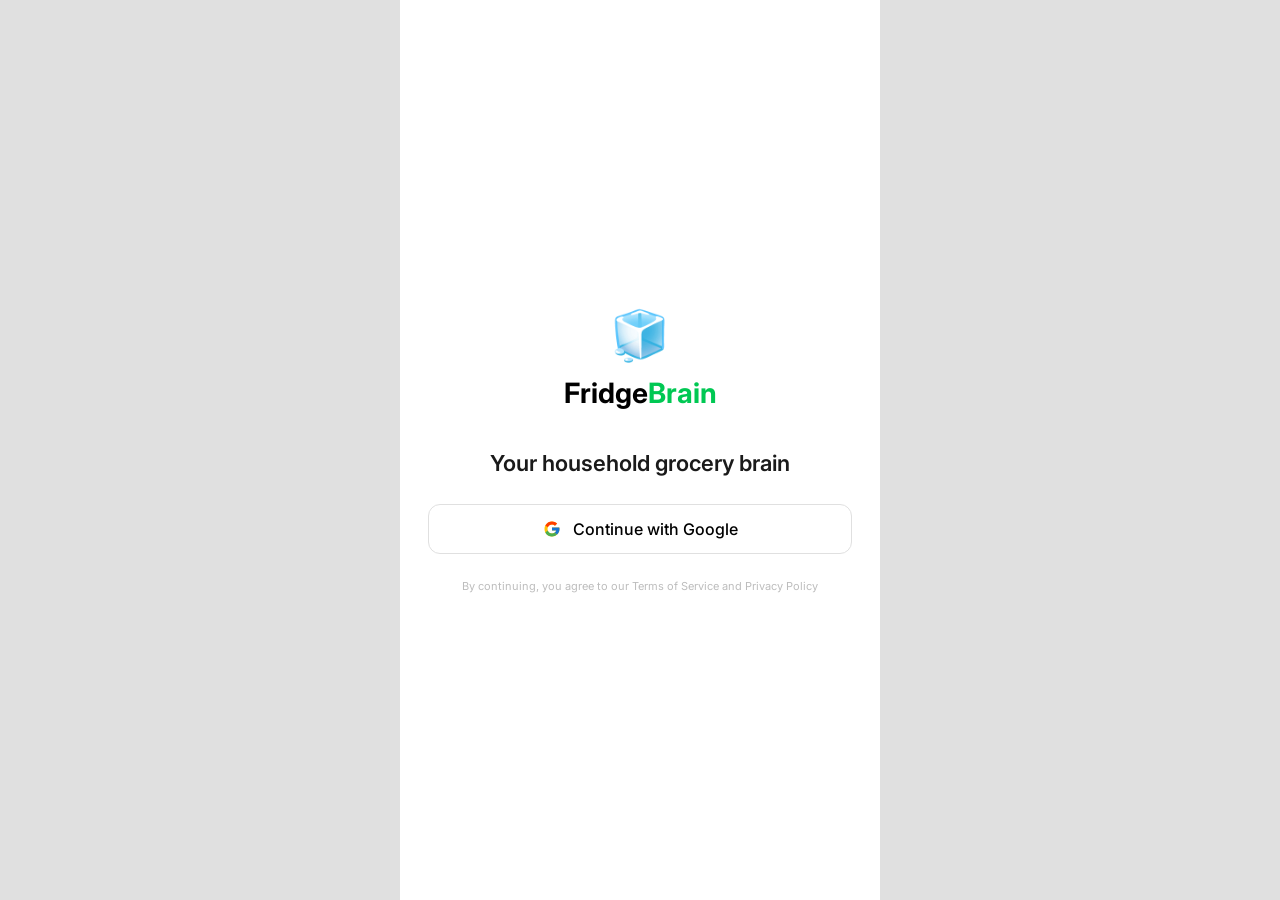
==== commit e61ef571: "Google sign-in, onboarding flow, single household with admin, Coming Soon tab, suggestions system, e" ====
--- a/index.html
+++ b/index.html
@@ -32,8 +32,8 @@
       <div class="menu-item active" data-screen="shopping"><span class="menu-item-icon">🛒</span> Shopping List</div>
       <div class="menu-item" data-screen="inventory"><span class="menu-item-icon">📦</span> Inventory</div>
       <div class="menu-item" data-screen="recipes"><span class="menu-item-icon">🍳</span> Recipes</div>
-      <div class="menu-item" data-screen="finances"><span class="menu-item-icon">💰</span> Finances</div>
       <div class="menu-item" data-screen="activity"><span class="menu-item-icon">📋</span> Activity</div>
+      <div class="menu-item" data-screen="comingsoon"><span class="menu-item-icon">🚀</span> Coming Soon</div>
       <div class="menu-item" data-screen="profile"><span class="menu-item-icon">⚙️</span> Profile & Settings</div>
     </div>
     <div class="menu-signout">
@@ -47,34 +47,63 @@
       <div class="icon">🧊</div>
       <h1>Fridge<span>Brain</span></h1>
     </div>
-    <div class="login-welcome" id="loginWelcome">Welcome back</div>
-    <div id="loginForm">
+    <div class="login-welcome">Your household grocery brain</div>
+    <button class="btn-google" id="googleSignIn">
+      <svg width="18" height="18" viewBox="0 0 48 48"><path fill="#FFC107" d="M43.611 20.083H42V20H24v8h11.303c-1.649 4.657-6.08 8-11.303 8-6.627 0-12-5.373-12-12s5.373-12 12-12c3.059 0 5.842 1.154 7.961 3.039l5.657-5.657C34.046 6.053 29.268 4 24 4 12.955 4 4 12.955 4 24s8.955 20 20 20 20-8.955 20-20c0-1.341-.138-2.65-.389-3.917z"/><path fill="#FF3D00" d="M6.306 14.691l6.571 4.819C14.655 15.108 18.961 12 24 12c3.059 0 5.842 1.154 7.961 3.039l5.657-5.657C34.046 6.053 29.268 4 24 4 16.318 4 9.656 8.337 6.306 14.691z"/><path fill="#4CAF50" d="M24 44c5.166 0 9.86-1.977 13.409-5.192l-6.19-5.238A11.91 11.91 0 0124 36c-5.202 0-9.619-3.317-11.283-7.946l-6.522 5.025C9.505 39.556 16.227 44 24 44z"/><path fill="#1976D2" d="M43.611 20.083H42V20H24v8h11.303a12.04 12.04 0 01-4.087 5.571l.003-.002 6.19 5.238C36.971 39.205 44 34 44 24c0-1.341-.138-2.65-.389-3.917z"/></svg>
+      Continue with Google
+    </button>
+    <div class="login-terms">By continuing, you agree to our Terms of Service and Privacy Policy</div>
+  </div>
+
+  <!-- ==================== SCREEN: ONBOARDING ==================== -->
+  <div class="screen login-screen" id="screen-onboarding">
+    <div class="login-logo">
+      <div class="icon">🏠</div>
+      <h1>Set up your household</h1>
+    </div>
+    <div class="login-welcome">Join or create a household to get started</div>
+
+    <div class="onboarding-cards">
+      <div class="onboarding-card" id="onboardCreate">
+        <div class="onboarding-card-icon">✨</div>
+        <div class="onboarding-card-title">Create a household</div>
+        <div class="onboarding-card-sub">Start fresh and invite your roommates or family</div>
+      </div>
+      <div class="onboarding-card" id="onboardJoin">
+        <div class="onboarding-card-icon">🔗</div>
+        <div class="onboarding-card-title">Join a household</div>
+        <div class="onboarding-card-sub">Enter an invite code from someone you live with</div>
+      </div>
+    </div>
+
+    <!-- Create household form -->
+    <div id="createHouseholdForm" style="display:none; width:100%;">
       <div class="input-group">
-        <label>Email</label>
-        <input type="email" id="loginEmail" placeholder="you@example.com">
-      </div>
+        <label>Household name</label>
+        <input type="text" id="newHouseholdName" placeholder="e.g. The Apartment, Family Home">
+      </div>
+      <button class="btn btn-primary" id="createHouseholdBtn" style="margin-top:8px">Create household</button>
+      <button class="btn btn-secondary" id="createHouseholdBack">Back</button>
+    </div>
+
+    <!-- Create success -->
+    <div id="createHouseholdSuccess" style="display:none; width:100%; text-align:center;">
+      <div style="font-size:48px; margin-bottom:16px">🎉</div>
+      <h3 style="margin-bottom:8px">Household created!</h3>
+      <p style="color:#757575; font-size:14px; margin-bottom:16px">Share this invite code with your household</p>
+      <div class="invite-code" id="inviteCodeDisplay">FB</div>
+      <button class="btn btn-secondary" id="copyInviteCode" style="margin-top:12px">📋 Copy code</button>
+      <button class="btn btn-primary" id="createHouseholdDone" style="margin-top:12px">Get started</button>
+    </div>
+
+    <!-- Join household form -->
+    <div id="joinHouseholdForm" style="display:none; width:100%;">
       <div class="input-group">
-        <label>Password</label>
-        <input type="password" id="loginPassword" placeholder="••••••••">
-      </div>
-      <button class="btn btn-primary login-btn" id="loginBtn">Sign In</button>
-      <div class="login-switch">New here? <a id="showSignup">Create account</a></div>
-    </div>
-    <div id="signupForm" style="display:none; width:100%;">
-      <div class="input-group">
-        <label>Name</label>
-        <input type="text" id="signupName" placeholder="Your name">
-      </div>
-      <div class="input-group">
-        <label>Email</label>
-        <input type="email" id="signupEmail" placeholder="you@example.com">
-      </div>
-      <div class="input-group">
-        <label>Password</label>
-        <input type="password" id="signupPassword" placeholder="••••••••">
-      </div>
-      <button class="btn btn-primary login-btn" id="signupBtn">Create Account</button>
-      <div class="login-switch">Already have an account? <a id="showLogin">Sign in</a></div>
+        <label>Invite code</label>
+        <input type="text" id="joinInviteCode" placeholder="e.g. FB" style="text-transform:uppercase; text-align:center; font-size:20px; letter-spacing:4px;">
+      </div>
+      <button class="btn btn-primary" id="joinHouseholdBtn" style="margin-top:8px">Join household</button>
+      <button class="btn btn-secondary" id="joinHouseholdBack">Back</button>
     </div>
   </div>
 
@@ -87,63 +116,18 @@
       <div class="avatar">EB</div>
     </div>
 
-    <div class="household-wrap">
-      <div class="household-selector" id="householdSelector2">
-        🏠 <span class="householdNameSync">The Apartment</span> <span style="font-size:12px">▼</span>
-      </div>
-      <div class="household-dropdown" id="householdDropdown2">
-        <div class="household-option active" data-household="The Apartment">🏠 The Apartment</div>
-        <div class="household-option" data-household="Family Home">🏡 Family Home</div>
-      </div>
-    </div>
-
     <!-- Mode Toggle -->
     <div class="mode-toggle">
       <button class="mode-btn active" data-mode="daytoday">📋 Day-to-day</button>
       <button class="mode-btn" data-mode="atstore">🛒 At the store</button>
     </div>
 
-    <!-- PROBABLY NEED ROW -->
-    <div class="probably-need-section" id="probablyNeedSection">
-      <div class="probably-need-label">Probably Need Soon <span class="pn-info-header" id="pnInfoBtn2">i</span></div>
-      <div class="probably-need-wrap">
-        <button class="pn-arrow pn-arrow-left" id="pnArrowLeft" style="display:none">‹</button>
-        <div class="probably-need-scroll" id="pnScroll">
-          <div class="probably-need-card urgent" data-pn-name="Whole Milk">
-            <span class="pn-name">Whole Milk</span>
-            <button class="pn-add">＋</button>
-          </div>
-          <div class="probably-need-card urgent" data-pn-name="Eggs (12ct)">
-            <span class="pn-name">Eggs</span>
-            <button class="pn-add">＋</button>
-          </div>
-          <div class="probably-need-card" data-pn-name="Bananas">
-            <span class="pn-name">Bananas</span>
-            <button class="pn-add">＋</button>
-          </div>
-          <div class="probably-need-card" data-pn-name="Chicken Breast">
-            <span class="pn-name">Chicken Breast</span>
-            <button class="pn-add">＋</button>
-          </div>
-          <div class="probably-need-card" data-pn-name="Paper Towels">
-            <span class="pn-name">Paper Towels</span>
-            <button class="pn-add">＋</button>
-          </div>
-          <div class="probably-need-card" data-pn-name="Butter">
-            <span class="pn-name">Butter</span>
-            <button class="pn-add">＋</button>
-          </div>
-        </div>
-        <button class="pn-arrow" id="pnArrowRight">›</button>
-      </div>
-
-      <!-- Priority Info Modal -->
-      <div class="modal-overlay" id="pnInfoModal">
-        <div class="modal">
-          <h3>Priority Item</h3>
-          <p>Items with a red highlight are things you're likely running low on, based on your household's purchase history. We recommend picking these up on your next trip.</p>
-          <button class="btn btn-secondary" id="pnInfoClose">Got it</button>
-        </div>
+    <!-- Suggestions Info Modal -->
+    <div class="modal-overlay" id="suggestionsInfoModal">
+      <div class="modal">
+        <h3>Suggested Items</h3>
+        <p>These suggestions are based on your past purchases and ranked by how likely you are to need them. Add any with one tap.</p>
+        <button class="btn btn-secondary" id="suggestionsInfoClose">Got it</button>
       </div>
     </div>
 
@@ -177,7 +161,7 @@
         </div>
       </div>
 
-      <div class="list-section-header hh-header">What everyone needs</div>
+      <div class="list-section-header hh-header">Household items</div>
       <div id="householdListItems">
         <div class="hh-list-card">
           <div class="list-item-check"></div>
@@ -212,7 +196,16 @@
           </div>
         </div>
       </div>
-      
+
+      <!-- Suggestions -->
+      <div class="store-suggestions" id="daytodaySuggestions">
+        <div class="store-suggestions-header">
+          <span>Suggested for you</span>
+          <span class="suggestions-info" id="suggestionsInfoBtn">i</span>
+        </div>
+        <div id="daytodaySuggestionItems"></div>
+      </div>
+
     </div>
 
     <!-- DAY-TO-DAY FAMILY VIEW -->
@@ -260,7 +253,16 @@
           <button class="my-list-remove">×</button>
         </div>
       </div>
-      
+
+      <!-- Suggestions -->
+      <div class="store-suggestions" id="familyDaytodaySuggestions">
+        <div class="store-suggestions-header">
+          <span>Suggested for you</span>
+          <span class="suggestions-info" id="familySuggestionsInfoBtn">i</span>
+        </div>
+        <div id="familyDaytodaySuggestionItems"></div>
+      </div>
+
     </div>
 
     <!-- AT THE STORE FAMILY VIEW -->
@@ -293,7 +295,7 @@
           <button class="btn btn-primary" id="doneShoppingFamily">Done shopping</button>
         </div>
       </div>
-      
+
     </div>
 
     <!-- AT THE STORE VIEW -->
@@ -339,16 +341,15 @@
           <button class="btn btn-primary" id="doneShopping">Done shopping</button>
         </div>
       </div>
-      
+
     </div>
 
     <!-- Done Shopping Modal -->
     <div class="modal-overlay" id="doneShoppingModal">
       <div class="modal">
         <h3>All done! 🎉</h3>
-        <p>Checked items have been cleared</p>
-        <button class="btn btn-primary" id="doneReceiptYes">📷 Take a photo of your receipt</button>
-        <button class="btn btn-secondary" id="doneReceiptNo">Skip for now</button>
+        <p>Checked items will be cleared from the list and added to your inventory</p>
+        <button class="btn btn-primary" id="doneShoppingClose">Done</button>
       </div>
     </div>
 
@@ -379,6 +380,24 @@
         <h3>✅ Added!</h3>
         <p id="addedItemText">Item added to your list</p>
         <button class="btn btn-secondary" id="addedDone">Done</button>
+      </div>
+    </div>
+
+    <!-- Edit Item Modal -->
+    <div class="modal-overlay" id="editItemModal">
+      <div class="modal" style="text-align:left">
+        <h3 style="text-align:center">Edit Item</h3>
+        <div class="input-group" style="margin-top:16px">
+          <label>Item name</label>
+          <input type="text" id="editItemName">
+        </div>
+        <div class="input-group">
+          <label>Notes</label>
+          <input type="text" id="editItemNotes" placeholder="Add a note...">
+        </div>
+        <button class="btn btn-primary" id="editItemSave" style="margin-top:12px">Save</button>
+        <button class="btn btn-danger" id="editItemDelete" style="margin-top:8px">Remove from list</button>
+        <button class="btn btn-secondary" id="editItemCancel" style="margin-top:8px">Cancel</button>
       </div>
     </div>
 
@@ -576,113 +595,82 @@
     </div>
   </div>
 
-  <!-- ==================== SCREEN: FINANCES ==================== -->
-  <div class="screen" id="screen-finances">
+  <!-- ==================== SCREEN: COMING SOON ==================== -->
+  <div class="screen" id="screen-comingsoon">
     <div class="top-bar">
       <button class="hamburger"><span></span><span></span><span></span></button>
       <div class="top-bar-logo">Fridge<span>Brain</span></div>
       <div class="avatar">EB</div>
     </div>
 
-    <div class="section-header">Finances</div>
-
-    <!-- Receipt / Split Costs Toggle -->
-    <div class="mode-toggle">
-      <button class="mode-btn active" data-fin="receipt">📷 Receipt</button>
-      <button class="mode-btn" data-fin="split">💰 Split Costs</button>
-    </div>
-
-    <!-- RECEIPT TAB -->
-    <div class="fin-view" id="finReceiptView">
-      <div class="scanner-content">
-        <div class="upload-area" id="uploadArea">
-          <div class="upload-icon">📷</div>
-          <h3>Take a photo of your receipt</h3>
-          <p>or upload from your gallery</p>
-        </div>
-        <div class="spinner-container" id="scannerSpinner">
-          <div class="spinner"></div>
-          <div class="spinner-text">Processing receipt...</div>
-        </div>
-        <div class="receipt-result" id="receiptResult">
-          <div class="section-header" style="padding-left:0">Receipt processed! ✅</div>
-          <div class="receipt-item"><div class="receipt-check">✓</div><div class="receipt-item-name">Whole Milk x1</div><div class="receipt-item-price">$4.99</div></div>
-          <div class="receipt-item"><div class="receipt-check">✓</div><div class="receipt-item-name">Sourdough Bread x1</div><div class="receipt-item-price">$6.49</div></div>
-          <div class="receipt-item"><div class="receipt-check">✓</div><div class="receipt-item-name">Eggs (12ct) x1</div><div class="receipt-item-price">$5.99</div></div>
-          <div class="receipt-item"><div class="receipt-check">✓</div><div class="receipt-item-name">Orange Juice x1</div><div class="receipt-item-price">$4.29</div></div>
-          <div class="receipt-total"><span>Total</span><span>$21.76</span></div>
-          <div class="receipt-buttons">
-            <button class="btn btn-primary" id="addToInventoryBtn">Add to inventory</button>
-            <button class="btn btn-outline" id="splitCostsBtn">Split with household?</button>
-          </div>
-        </div>
-      </div>
-    </div>
-
-    <!-- SPLIT COSTS TAB -->
-    <div class="fin-view" id="finSplitView" style="display:none">
-      <div class="balance-card positive">
-        <div class="balance-amount positive">$12.40</div>
-        <div class="balance-label">You are owed</div>
-      </div>
-
-      <div class="expense-card" data-expense="1">
-        <div class="expense-header">
-          <span class="expense-who">Shura — Whole Foods</span>
-          <span class="expense-amount">$45.30</span>
-        </div>
-        <div class="expense-meta">March 18, 2026</div>
-        <div class="expense-details" data-expdetail="1">
-          <div class="expense-breakdown-item"><span>Whole Milk x1</span><span>$4.99</span></div>
-          <div class="expense-breakdown-item"><span>Chicken Breast x2</span><span>$12.99</span></div>
-          <div class="expense-breakdown-item"><span>Sourdough Bread x1</span><span>$6.49</span></div>
-          <div class="expense-breakdown-item"><span>Avocados x3</span><span>$5.97</span></div>
-          <div class="expense-breakdown-item"><span>Orange Juice x1</span><span>$4.29</span></div>
-          <div class="expense-breakdown-item"><span>Eggs x1</span><span>$5.99</span></div>
-          <div class="expense-breakdown-item"><span>Snacks</span><span>$4.58</span></div>
-          <div class="expense-shares">
-            <div class="expense-share"><span>Elliot</span><span>$15.10</span></div>
-            <div class="expense-share"><span>Shura</span><span>$15.10</span></div>
-            <div class="expense-share"><span>Nadia</span><span>$15.10</span></div>
-          </div>
-          <div class="expense-actions">
-            <button class="btn btn-primary" onclick="showToast('Opening Venmo...')">Settle via Venmo</button>
-            <button class="btn btn-outline" onclick="showToast('Opening Splitwise...')">Settle via Splitwise</button>
-          </div>
-        </div>
-      </div>
-
-      <div class="expense-card" data-expense="2">
-        <div class="expense-header">
-          <span class="expense-who">Elliot — Trader Joe's</span>
-          <span class="expense-amount">$33.60</span>
-        </div>
-        <div class="expense-meta">March 15, 2026</div>
-        <div class="expense-details" data-expdetail="2">
-          <div class="expense-breakdown-item"><span>Pasta x2</span><span>$5.98</span></div>
-          <div class="expense-breakdown-item"><span>Tomato Sauce x2</span><span>$7.98</span></div>
-          <div class="expense-breakdown-item"><span>Cheese x1</span><span>$4.99</span></div>
-          <div class="expense-breakdown-item"><span>Salad mix x1</span><span>$3.99</span></div>
-          <div class="expense-breakdown-item"><span>Snacks</span><span>$10.66</span></div>
-          <div class="expense-shares">
-            <div class="expense-share"><span>Elliot</span><span>$11.20</span></div>
-            <div class="expense-share"><span>Shura</span><span>$11.20</span></div>
-            <div class="expense-share"><span>Nadia</span><span>$11.20</span></div>
-          </div>
-          <div class="expense-actions">
-            <button class="btn btn-primary" onclick="showToast('Opening Venmo...')">Settle via Venmo</button>
-            <button class="btn btn-outline" onclick="showToast('Opening Splitwise...')">Settle via Splitwise</button>
-          </div>
-        </div>
-      </div>
-
-      <div class="history-section">
-        <div class="history-header">Settled</div>
-        <div class="history-item"><span>Nadia — Target · Mar 10</span><span>$28.50 ✓</span></div>
-        <div class="history-item"><span>Elliot — Whole Foods · Mar 5</span><span>$41.20 ✓</span></div>
-        <div class="history-item"><span>Shura — Costco · Feb 28</span><span>$65.00 ✓</span></div>
-      </div>
-    </div>
+    <div class="section-header">Coming Soon</div>
+    <p style="padding:0 20px 20px;font-size:14px;color:#757575;line-height:1.5">We're building these features next. Vote on what matters most to you!</p>
+
+    <div class="coming-soon-list">
+      <div class="cs-card">
+        <div class="cs-icon">📷</div>
+        <div class="cs-info">
+          <div class="cs-title">Receipt Scanning</div>
+          <div class="cs-desc">Snap a photo of your receipt to auto-add items to inventory and track spending</div>
+        </div>
+        <button class="cs-vote" data-voted="false">👍</button>
+      </div>
+
+      <div class="cs-card">
+        <div class="cs-icon">💰</div>
+        <div class="cs-info">
+          <div class="cs-title">Cost Splitting</div>
+          <div class="cs-desc">Split grocery costs between household members and see who owes what</div>
+        </div>
+        <button class="cs-vote" data-voted="false">👍</button>
+      </div>
+
+      <div class="cs-card">
+        <div class="cs-icon">💸</div>
+        <div class="cs-info">
+          <div class="cs-title">Venmo / Splitwise Integration</div>
+          <div class="cs-desc">Settle up directly through Venmo or Splitwise without leaving the app</div>
+        </div>
+        <button class="cs-vote" data-voted="false">👍</button>
+      </div>
+
+      <div class="cs-card">
+        <div class="cs-icon">🔔</div>
+        <div class="cs-info">
+          <div class="cs-title">Push Notifications</div>
+          <div class="cs-desc">Get notified when someone's at the store, adds items, or when you're running low</div>
+        </div>
+        <button class="cs-vote" data-voted="false">👍</button>
+      </div>
+
+      <div class="cs-card">
+        <div class="cs-icon">📊</div>
+        <div class="cs-info">
+          <div class="cs-title">Spending Analytics</div>
+          <div class="cs-desc">See monthly spending trends, most-purchased items, and budget tracking</div>
+        </div>
+        <button class="cs-vote" data-voted="false">👍</button>
+      </div>
+
+      <div class="cs-card">
+        <div class="cs-icon">🏪</div>
+        <div class="cs-info">
+          <div class="cs-title">Store Price Comparison</div>
+          <div class="cs-desc">Compare prices across stores to find the best deals on your list</div>
+        </div>
+        <button class="cs-vote" data-voted="false">👍</button>
+      </div>
+    </div>
+
+    <div style="padding:20px">
+      <div class="cs-feedback-header">Have an idea?</div>
+      <div class="input-group" style="margin-top:8px">
+        <input type="text" id="csFeedbackInput" placeholder="Tell us what feature you'd love to see...">
+      </div>
+      <button class="btn btn-primary" id="csFeedbackSubmit">Submit feedback</button>
+    </div>
+
+    <div style="height:40px"></div>
   </div>
 
   <!-- ==================== SCREEN: ACTIVITY ==================== -->
@@ -700,17 +688,19 @@
       <button class="filter-tab">Nadia</button>
       <button class="filter-tab">Kalman</button>
     </div>
-    <div class="activity-item" data-person="Shura"><div class="activity-avatar" style="background:#42A5F5">SH</div><div class="activity-content"><div class="activity-text"><strong>Shura</strong> bought groceries at Whole Foods</div><div class="activity-time">2h ago</div></div></div>
-    <div class="activity-item" data-person="Nadia"><div class="activity-avatar" style="background:#AB47BC">NA</div><div class="activity-content"><div class="activity-text"><strong>Nadia</strong> added Oat Milk to the list</div><div class="activity-time">4h ago</div></div></div>
-    <div class="activity-item" data-person="Kalman"><div class="activity-avatar" style="background:#FF9800">KA</div><div class="activity-content"><div class="activity-text"><strong>Kalman</strong> added Greek Yogurt to the list</div><div class="activity-time">5h ago</div></div></div>
-    <div class="activity-item" data-person="Elliot"><div class="activity-avatar" style="background:#00C853">EB</div><div class="activity-content"><div class="activity-text"><strong>Elliot</strong> marked Eggs as running low</div><div class="activity-time">6h ago</div></div></div>
-    <div class="activity-item" data-person="Shura"><div class="activity-avatar" style="background:#42A5F5">SH</div><div class="activity-content"><div class="activity-text"><strong>Shura</strong> is at Trader Joe's — need anything?</div><div class="activity-time">Yesterday</div></div></div>
-    <div class="activity-item" data-person="Kalman"><div class="activity-avatar" style="background:#FF9800">KA</div><div class="activity-content"><div class="activity-text"><strong>Kalman</strong> bought groceries at Target</div><div class="activity-time">Yesterday</div></div></div>
-    <div class="activity-item" data-person="Nadia"><div class="activity-avatar" style="background:#AB47BC">NA</div><div class="activity-content"><div class="activity-text"><strong>Nadia</strong> settled $28.50 with the household</div><div class="activity-time">2d ago</div></div></div>
-    <div class="activity-item" data-person="Elliot"><div class="activity-avatar" style="background:#00C853">EB</div><div class="activity-content"><div class="activity-text"><strong>Elliot</strong> scanned a receipt from Trader Joe's</div><div class="activity-time">3d ago</div></div></div>
-    <div class="activity-item" data-person="Shura"><div class="activity-avatar" style="background:#42A5F5">SH</div><div class="activity-content"><div class="activity-text"><strong>Shura</strong> added Olive Oil to the list</div><div class="activity-time">3d ago</div></div></div>
-    <div class="activity-item" data-person="Kalman"><div class="activity-avatar" style="background:#FF9800">KA</div><div class="activity-content"><div class="activity-text"><strong>Kalman</strong> marked Peanut Butter as running low</div><div class="activity-time">3d ago</div></div></div>
-    <div class="activity-item" data-person="Nadia"><div class="activity-avatar" style="background:#AB47BC">NA</div><div class="activity-content"><div class="activity-text"><strong>Nadia</strong> marked Tomato Sauce as almost out</div><div class="activity-time">4d ago</div></div></div>
+    <div class="activity-list">
+      <div class="activity-item" data-person="Shura"><div class="activity-avatar" style="background:#42A5F5">SH</div><div class="activity-content"><div class="activity-text"><strong>Shura</strong> bought groceries at Whole Foods</div><div class="activity-time">2h ago</div></div></div>
+      <div class="activity-item" data-person="Nadia"><div class="activity-avatar" style="background:#AB47BC">NA</div><div class="activity-content"><div class="activity-text"><strong>Nadia</strong> added Oat Milk to the list</div><div class="activity-time">4h ago</div></div></div>
+      <div class="activity-item" data-person="Kalman"><div class="activity-avatar" style="background:#FF9800">KA</div><div class="activity-content"><div class="activity-text"><strong>Kalman</strong> added Greek Yogurt to the list</div><div class="activity-time">5h ago</div></div></div>
+      <div class="activity-item" data-person="Elliot"><div class="activity-avatar" style="background:#00C853">EB</div><div class="activity-content"><div class="activity-text"><strong>Elliot</strong> marked Eggs as running low</div><div class="activity-time">6h ago</div></div></div>
+      <div class="activity-item" data-person="Shura"><div class="activity-avatar" style="background:#42A5F5">SH</div><div class="activity-content"><div class="activity-text"><strong>Shura</strong> is at Trader Joe's — need anything?</div><div class="activity-time">Yesterday</div></div></div>
+      <div class="activity-item" data-person="Kalman"><div class="activity-avatar" style="background:#FF9800">KA</div><div class="activity-content"><div class="activity-text"><strong>Kalman</strong> bought groceries at Target</div><div class="activity-time">Yesterday</div></div></div>
+      <div class="activity-item" data-person="Nadia"><div class="activity-avatar" style="background:#AB47BC">NA</div><div class="activity-content"><div class="activity-text"><strong>Nadia</strong> settled $28.50 with the household</div><div class="activity-time">2d ago</div></div></div>
+      <div class="activity-item" data-person="Elliot"><div class="activity-avatar" style="background:#00C853">EB</div><div class="activity-content"><div class="activity-text"><strong>Elliot</strong> scanned a receipt from Trader Joe's</div><div class="activity-time">3d ago</div></div></div>
+      <div class="activity-item" data-person="Shura"><div class="activity-avatar" style="background:#42A5F5">SH</div><div class="activity-content"><div class="activity-text"><strong>Shura</strong> added Olive Oil to the list</div><div class="activity-time">3d ago</div></div></div>
+      <div class="activity-item" data-person="Kalman"><div class="activity-avatar" style="background:#FF9800">KA</div><div class="activity-content"><div class="activity-text"><strong>Kalman</strong> marked Peanut Butter as running low</div><div class="activity-time">3d ago</div></div></div>
+      <div class="activity-item" data-person="Nadia"><div class="activity-avatar" style="background:#AB47BC">NA</div><div class="activity-content"><div class="activity-text"><strong>Nadia</strong> marked Tomato Sauce as almost out</div><div class="activity-time">4d ago</div></div></div>
+    </div>
   </div>
 
   <!-- ==================== SCREEN: PROFILE ==================== -->
@@ -726,11 +716,51 @@
         <div class="profile-name">Elliot Boz</div>
         <div class="profile-email">elliot.j.boz@gmail.com</div>
       </div>
+
       <div class="profile-section">
-        <div class="profile-section-title">Your Households</div>
-        <div class="profile-card"><div><div class="profile-card-name">🏠 The Apartment</div><div class="profile-card-meta">4 members</div></div></div>
-        <div class="profile-card"><div><div class="profile-card-name">🏡 Family Home</div><div class="profile-card-meta">4 members</div></div></div>
-      </div>
+        <div class="profile-section-title">Your Household</div>
+        <div class="profile-card">
+          <div>
+            <div class="profile-card-name">🏠 The Apartment</div>
+            <div class="profile-card-meta">4 members</div>
+          </div>
+        </div>
+
+        <div class="member-list">
+          <div class="member-row">
+            <div class="hh-avatar" style="background:#00C853">EB</div>
+            <div class="member-info">
+              <span class="member-name">Elliot Boz</span>
+              <span class="member-badge admin-badge">Admin</span>
+            </div>
+          </div>
+          <div class="member-row">
+            <div class="hh-avatar" style="background:#42A5F5">SH</div>
+            <div class="member-info"><span class="member-name">Shura</span></div>
+            <button class="member-remove" onclick="showToast('Shura removed')">✕</button>
+          </div>
+          <div class="member-row">
+            <div class="hh-avatar" style="background:#AB47BC">NA</div>
+            <div class="member-info"><span class="member-name">Nadia</span></div>
+            <button class="member-remove" onclick="showToast('Nadia removed')">✕</button>
+          </div>
+          <div class="member-row">
+            <div class="hh-avatar" style="background:#FF9800">KA</div>
+            <div class="member-info"><span class="member-name">Kalman</span></div>
+            <button class="member-remove" onclick="showToast('Kalman removed')">✕</button>
+          </div>
+        </div>
+
+        <div class="invite-section">
+          <div class="profile-section-title" style="margin-top:16px">Invite Code</div>
+          <div class="invite-code-row">
+            <div class="invite-code">FB</div>
+            <button class="btn-copy" id="profileCopyCode">📋 Copy</button>
+          </div>
+          <button class="btn btn-secondary" id="regenInviteCode" style="margin-top:8px">Regenerate code</button>
+        </div>
+      </div>
+
       <div class="profile-section">
         <div class="profile-section-title">Household Mode</div>
         <div class="toggle-row">
@@ -742,25 +772,24 @@
         </div>
         <div class="family-mode-desc" id="familyModeDesc">When enabled, the shopping list is shared — no separation between individual members' items. Best for families where groceries are communal.</div>
       </div>
-      <div class="profile-section">
-        <div class="profile-section-title">Your Households</div>
-        <div class="profile-buttons">
-          <button class="btn btn-outline" onclick="showToast('Coming soon!')">Create new household</button>
-          <button class="btn btn-secondary" onclick="showToast('Coming soon!')">Join a household</button>
-        </div>
-      </div>
+
       <div class="profile-section">
         <div class="profile-section-title">Notifications</div>
         <div class="toggle-row"><span class="toggle-label">Someone is at the store</span><div class="toggle-switch on"></div></div>
         <div class="toggle-row"><span class="toggle-label">Item added to list</span><div class="toggle-switch on"></div></div>
         <div class="toggle-row"><span class="toggle-label">Running low reminder</span><div class="toggle-switch"></div></div>
       </div>
+
       <div class="profile-section">
         <div class="profile-section-title">Linked Stores</div>
         <div><span class="store-tag">📍 Whole Foods</span><span class="store-tag">📍 Trader Joe's</span><span class="store-tag">📍 Target</span></div>
-        <div class="profile-buttons"><button class="btn btn-secondary" onclick="showToast('Coming soon!')">Add a store</button></div>
-      </div>
-      <button class="btn btn-danger" id="profileSignout">Sign Out</button>
+        <div class="profile-buttons">
+          <button class="btn btn-secondary" id="addStoreBtn">Add a store</button>
+        </div>
+      </div>
+
+      <button class="btn btn-danger" id="leaveHousehold" style="margin-top:8px">Leave household</button>
+      <button class="btn btn-danger" id="profileSignout" style="margin-top:8px">Sign Out</button>
     </div>
   </div>
 
--- a/style.css
+++ b/style.css
@@ -60,7 +60,7 @@
 .mode-btn.active { background: #FFFFFF; color: #1A1A1A; box-shadow: 0 2px 8px rgba(0,0,0,0.08); }
 
 /* ===== SHOPPING LIST — DAY-TO-DAY ===== */
-.shopping-view { flex: 1; overflow-y: auto; padding-bottom: 90px; }
+.shopping-view { flex: 1; overflow-y: auto; padding-bottom: 110px; }
 .shopping-view::-webkit-scrollbar { width: 4px; }
 .shopping-view::-webkit-scrollbar-track { background: transparent; }
 .shopping-view::-webkit-scrollbar-thumb { background: #D0D0D0; border-radius: 4px; }
@@ -71,7 +71,7 @@
 /* My List Cards */
 .my-list-card { display: flex; align-items: center; margin: 0 20px 8px; background: #FFFFFF; border: 1px solid #F5F5F5; border-radius: 12px; overflow: hidden; }
 .my-list-accent { width: 4px; align-self: stretch; background: #00C853; flex-shrink: 0; }
-.my-list-info { flex: 1; padding: 14px 16px; }
+.my-list-info { flex: 1; padding: 14px 16px; cursor: pointer; }
 .my-list-name { font-size: 15px; font-weight: 500; }
 .my-list-note { font-size: 12px; color: #757575; margin-top: 2px; }
 .my-list-remove { background: none; border: none; font-size: 20px; color: #BDBDBD; cursor: pointer; padding: 14px; font-family: 'Inter', sans-serif; transition: color 0.2s; }
@@ -201,6 +201,33 @@
 .login-switch { text-align: center; font-size: 14px; color: #757575; }
 .login-switch a { color: #00C853; font-weight: 600; cursor: pointer; text-decoration: none; }
 
+/* Google sign-in button */
+.btn-google { display: flex; align-items: center; justify-content: center; gap: 12px; width: 100%; padding: 14px; border: 1.5px solid #E0E0E0; border-radius: 12px; background: #FFFFFF; font-size: 16px; font-weight: 500; font-family: 'Inter', sans-serif; cursor: pointer; transition: background 0.15s, box-shadow 0.15s; }
+.btn-google:hover { background: #FAFAFA; box-shadow: 0 2px 8px rgba(0,0,0,0.08); }
+.login-terms { text-align: center; font-size: 11px; color: #BDBDBD; margin-top: 24px; line-height: 1.5; padding: 0 20px; }
+
+/* Onboarding */
+.onboarding-cards { display: flex; flex-direction: column; gap: 12px; width: 100%; margin-bottom: 24px; }
+.onboarding-card { padding: 20px; border: 1.5px solid #E0E0E0; border-radius: 16px; cursor: pointer; transition: border-color 0.2s, background 0.2s; display: flex; align-items: center; gap: 16px; }
+.onboarding-card:hover { border-color: #00C853; background: #F9FFF9; }
+.onboarding-card-icon { font-size: 28px; flex-shrink: 0; }
+.onboarding-card-title { font-size: 16px; font-weight: 600; margin-bottom: 2px; }
+.onboarding-card-sub { font-size: 13px; color: #757575; line-height: 1.4; }
+.invite-code { display: inline-block; padding: 12px 24px; background: #F5F5F5; border-radius: 12px; font-size: 22px; font-weight: 700; letter-spacing: 4px; font-family: 'Inter', monospace; color: #1A1A1A; }
+
+/* Profile member list */
+.member-list { margin-top: 12px; }
+.member-row { display: flex; align-items: center; gap: 12px; padding: 10px 0; border-bottom: 1px solid #F5F5F5; }
+.member-info { flex: 1; display: flex; align-items: center; gap: 8px; }
+.member-name { font-size: 15px; font-weight: 500; }
+.member-badge { font-size: 11px; font-weight: 600; padding: 2px 8px; border-radius: 10px; }
+.admin-badge { background: #E8F5E9; color: #2E7D32; }
+.member-remove { background: none; border: none; color: #BDBDBD; font-size: 16px; cursor: pointer; padding: 8px; min-width: 44px; min-height: 44px; display: flex; align-items: center; justify-content: center; transition: color 0.2s; }
+.member-remove:hover { color: #FF3B30; }
+.invite-code-row { display: flex; align-items: center; gap: 12px; }
+.btn-copy { background: none; border: 1px solid #E0E0E0; border-radius: 8px; padding: 8px 14px; font-size: 13px; font-family: 'Inter', sans-serif; cursor: pointer; transition: border-color 0.2s; }
+.btn-copy:hover { border-color: #00C853; }
+
 /* ===== HAMBURGER MENU ===== */
 .menu-overlay { display: none; position: absolute; inset: 0; background: rgba(0,0,0,0.4); z-index: 90; }
 .menu-overlay.open { display: block; }
@@ -263,7 +290,13 @@
 .history-item { padding: 10px 0; border-bottom: 1px solid #F5F5F5; font-size: 14px; color: #757575; display: flex; justify-content: space-between; }
 
 /* ===== ACTIVITY FEED ===== */
-.activity-filters { display: flex; gap: 8px; padding: 0 20px 16px; overflow-x: auto; }
+#screen-activity { overflow: hidden; }
+.activity-filters { display: flex; gap: 8px; padding: 0 20px 16px; overflow-x: auto; position: relative; z-index: 5; }
+.activity-list { flex: 1; overflow-y: auto; min-height: 0; }
+.activity-list::-webkit-scrollbar { width: 4px; }
+.activity-list::-webkit-scrollbar-track { background: transparent; }
+.activity-list::-webkit-scrollbar-thumb { background: #D0D0D0; border-radius: 4px; }
+.activity-list { scrollbar-width: thin; scrollbar-color: #D0D0D0 transparent; }
 .activity-filters::-webkit-scrollbar { display: none; }
 .activity-item { display: flex; gap: 12px; padding: 16px 20px; border-bottom: 1px solid #F5F5F5; }
 .activity-avatar { width: 36px; height: 36px; border-radius: 50%; display: flex; align-items: center; justify-content: center; font-size: 12px; font-weight: 600; color: #fff; flex-shrink: 0; }
@@ -294,6 +327,26 @@
 
 .fin-view { flex: 1; }
 
+/* Coming Soon */
+.coming-soon-list { padding: 0 20px; }
+.cs-card { display: flex; align-items: flex-start; gap: 14px; padding: 16px; background: #F5F5F5; border-radius: 12px; margin-bottom: 10px; }
+.cs-icon { font-size: 24px; flex-shrink: 0; padding-top: 2px; }
+.cs-info { flex: 1; }
+.cs-title { font-size: 15px; font-weight: 600; margin-bottom: 4px; }
+.cs-desc { font-size: 13px; color: #757575; line-height: 1.4; }
+.cs-vote { background: none; border: 1.5px solid #E0E0E0; border-radius: 10px; padding: 6px 12px; font-size: 16px; cursor: pointer; transition: all 0.2s; min-width: 44px; min-height: 44px; display: flex; align-items: center; justify-content: center; flex-shrink: 0; }
+.cs-vote.voted { background: #E8F5E9; border-color: #00C853; }
+.cs-feedback-header { font-size: 16px; font-weight: 600; }
+
+/* Store suggestions */
+.store-suggestions { padding: 8px 0; }
+.store-suggestions-header { display: flex; align-items: center; justify-content: space-between; padding: 12px 20px 8px; font-size: 13px; color: #757575; }
+.suggestions-info { display: inline-flex; align-items: center; justify-content: center; width: 18px; height: 18px; border-radius: 50%; background: #00C853; color: #fff; font-size: 10px; font-weight: 600; font-style: italic; font-family: Georgia, serif; cursor: pointer; }
+.suggestion-item { display: flex; align-items: center; gap: 14px; padding: 14px 20px; opacity: 0.5; }
+.suggestion-item-name { font-size: 15px; color: #757575; flex: 1; }
+.suggestion-add { background: none; border: 1.5px solid #E0E0E0; border-radius: 8px; padding: 6px 14px; font-size: 13px; font-family: 'Inter', sans-serif; color: #00C853; cursor: pointer; min-width: 44px; min-height: 36px; transition: all 0.2s; }
+.suggestion-add:hover { background: #E8F5E9; border-color: #00C853; }
+
 /* Probably Need */
 .probably-need-section { padding-bottom: 8px; margin: 0 20px; }
 .probably-need-label { padding: 4px 0 8px; font-size: 11px; font-weight: 600; color: #757575; text-transform: uppercase; letter-spacing: 0.08em; }
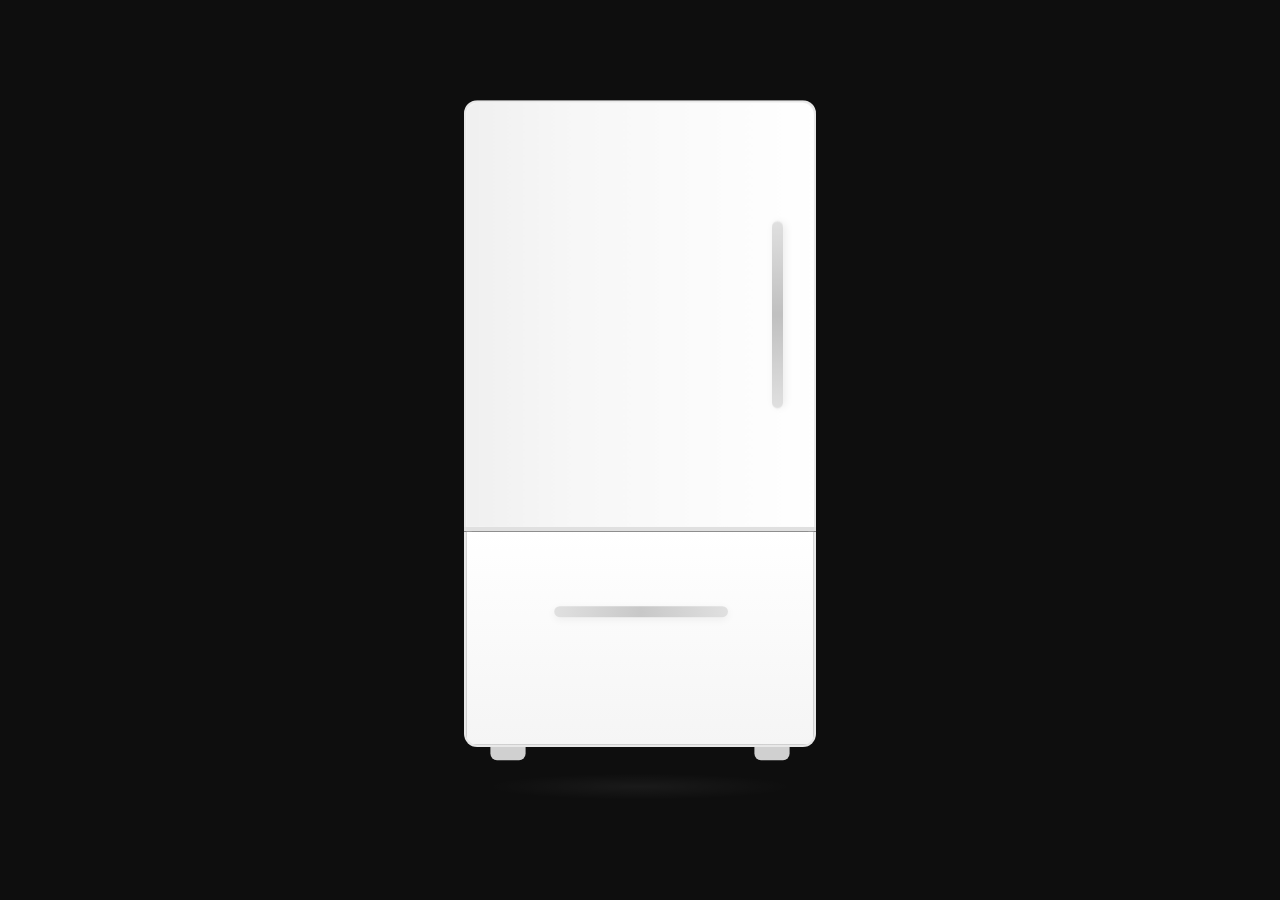
==== commit 1c746bcd: "Linked stores, new store flow, notifications cleanup, responsive fixes, accessibility, privacy/terms" ====
--- a/index.html
+++ b/index.html
@@ -7,14 +7,127 @@
   <link rel="preconnect" href="https://fonts.googleapis.com">
   <link rel="preconnect" href="https://fonts.gstatic.com" crossorigin>
   <link href="https://fonts.googleapis.com/css2?family=Inter:wght@400;500;600;700&display=swap" rel="stylesheet">
+  <link rel="apple-touch-icon" href="icon-192.svg">
+  <link rel="manifest" href="manifest.json">
+  <meta name="apple-mobile-web-app-capable" content="yes">
+  <meta name="apple-mobile-web-app-status-bar-style" content="black-translucent">
+  <meta name="theme-color" content="#00C853">
   <link rel="stylesheet" href="style.css">
+  <style>
+    /* Tab bar */
+    .tab-bar { position: absolute; bottom: 0; left: 0; right: 0; display: flex; background: #FFFFFF; border-top: 1px solid #F0F0F0; padding: 4px 0 calc(4px + env(safe-area-inset-bottom, 0px)); z-index: 80; align-items: flex-end; }
+    .tab-item { flex: 1; display: flex; flex-direction: column; align-items: center; gap: 2px; padding: 6px 0; background: none; border: none; cursor: pointer; font-family: 'Inter', sans-serif; transition: color 0.15s; color: #BDBDBD; min-height: 48px; }
+    .tab-item.active { color: #00C853; }
+    .tab-icon { font-size: 20px; }
+    .tab-label { font-size: 10px; font-weight: 600; letter-spacing: 0.02em; }
+    /* Center raised + button */
+    .tab-item-add { flex: 1; display: flex; flex-direction: column; align-items: center; gap: 2px; background: none; border: none; cursor: pointer; font-family: 'Inter', sans-serif; padding: 0; min-height: 48px; justify-content: flex-end; padding-bottom: 6px; }
+    .tab-add-circle { width: 52px; height: 52px; background: #00C853; border-radius: 50%; display: flex; align-items: center; justify-content: center; font-size: 28px; color: #FFFFFF; margin-top: -20px; box-shadow: 0 4px 12px rgba(0, 200, 83, 0.3); transition: transform 0.15s, box-shadow 0.15s; }
+    .tab-item-add:hover .tab-add-circle { transform: scale(1.05); box-shadow: 0 6px 16px rgba(0, 200, 83, 0.4); }
+    .tab-item-add:active .tab-add-circle { transform: scale(0.95); }
+    .tab-add-label { font-size: 10px; font-weight: 600; letter-spacing: 0.02em; color: #00C853; margin-top: 2px; }
+    /* Hide old FABs */
+    .fab-small, .fab-notify, .fab-bar { display: none !important; }
+    /* Notify button in top bar */
+    .topbar-notify { height: 34px; display: flex; align-items: center; gap: 5px; background: #F5F5F5; border: 1px solid #E0E0E0; border-radius: 20px; padding: 0 12px 0 8px; font-size: 14px; cursor: pointer; font-family: 'Inter', sans-serif; font-weight: 500; font-size: 13px; color: #1A1A1A; transition: background 0.15s, border-color 0.15s; }
+    .topbar-notify:hover { background: #EEEEEE; border-color: #BDBDBD; }
+    .topbar-right { display: flex; align-items: center; gap: 20px; }
+    .toast { bottom: calc(100px + env(safe-area-inset-bottom, 0px)) !important; }
+    .coming-soon-btn { width: 44px; height: 44px; display: flex; align-items: center; justify-content: center; background: none; border: none; font-size: 18px; cursor: pointer; border-radius: 50%; transition: background 0.15s; }
+    .coming-soon-btn:hover { background: #F5F5F5; }
+    .menu-overlay, .slide-menu { display: none !important; }
+    .shopping-view { padding-bottom: 100px !important; }
+    .inv-view { padding-bottom: 100px !important; }
+  </style>
 </head>
 <body>
 
+<!-- SPLASH: The Fridge -->
+<div class="splash-overlay" id="splashOverlay">
+  <div class="sf-scene">
+    <div class="sf-zoom" id="sfZoom">
+      <div class="sf-fridge" id="sfFridge">
+        <div class="sf-top-section">
+          <div class="sf-top-interior">
+            <div class="sf-logo" id="sfLogo">
+              <div class="sf-logo-icon">🧊</div>
+              <div class="sf-logo-text">Fridge<span>Brain</span></div>
+            </div>
+          </div>
+          <div class="sf-top-door" id="sfTopDoor">
+            <div class="sf-handle-vertical"></div>
+          </div>
+        </div>
+        <div class="sf-divider"></div>
+        <div class="sf-bottom-section">
+          <div class="sf-handle-horizontal"></div>
+        </div>
+        <div class="sf-feet"><div class="sf-foot"></div><div class="sf-foot"></div></div>
+      </div>
+      <div class="sf-shadow"></div>
+    </div>
+  </div>
+</div>
+<style>
+  .splash-overlay { position: fixed; inset: 0; z-index: 9999; }
+  .sf-scene { position: absolute; inset: 0; background: #0E0E0E; display: flex; align-items: center; justify-content: center; overflow: hidden; }
+  .sf-zoom { display: flex; flex-direction: column; align-items: center; animation: sfCameraZoom 2.8s linear forwards; }
+  @keyframes sfCameraZoom { 0% { transform: scale(0.9); opacity: 0; } 10% { opacity: 1; } 100% { transform: scale(2.2); } }
+  .sf-fridge { width: 160px; height: 300px; position: relative; display: flex; flex-direction: column; }
+  .sf-top-section { flex: 6; position: relative; overflow: hidden; background: #FAFAFA; border-radius: 6px 6px 0 0; border: 1px solid #E8E8E8; border-bottom: none; }
+  .sf-top-interior { position: absolute; inset: 4px; background: #E8E4DC; border-radius: 3px; display: flex; align-items: center; justify-content: center; }
+  .sf-top-door { position: absolute; inset: 0; z-index: 3; background: linear-gradient(90deg, #F0F0F0 0%, #F7F7F7 30%, #FFFFFF 100%); border-radius: 6px 6px 0 0; box-shadow: 2px 0 16px rgba(0,0,0,0.08); transform-origin: left center; transform-style: preserve-3d; transition: transform 1.5s cubic-bezier(0.4, 0, 0.2, 1); }
+  .sf-top-door::after { content: ''; position: absolute; top: 0; right: 0; width: 10px; height: 100%; background: linear-gradient(90deg, #E0E0E0, #D0D0D0); transform-origin: right center; transform: translateX(100%) rotateY(90deg); }
+  .sf-handle-vertical { position: absolute; right: 14px; top: 28%; height: 44%; width: 5px; background: linear-gradient(180deg, #E0E0E0, #C0C0C0, #E0E0E0); border-radius: 3px; box-shadow: 1px 0 4px rgba(0,0,0,0.08); }
+  .sf-divider { height: 2px; background: #E0E0E0; position: relative; z-index: 4; }
+  .sf-bottom-section { flex: 3; position: relative; background: linear-gradient(180deg, #FFFFFF 0%, #F5F5F5 100%); border-radius: 0 0 6px 6px; border: 1px solid #E8E8E8; border-top: none; display: flex; align-items: center; justify-content: center; }
+  .sf-handle-horizontal { width: 50%; height: 5px; background: linear-gradient(90deg, #E0E0E0, #C8C8C8, #E0E0E0); border-radius: 3px; box-shadow: 0 1px 4px rgba(0,0,0,0.06); margin-top: -15%; }
+  .sf-feet { display: flex; justify-content: space-between; padding: 0 12px; position: relative; z-index: 4; }
+  .sf-foot { width: 16px; height: 6px; background: #D0D0D0; border-radius: 0 0 3px 3px; }
+  .sf-shadow { width: 140px; height: 12px; margin-top: 6px; background: radial-gradient(ellipse, rgba(255,255,255,0.05) 0%, transparent 70%); }
+  .sf-logo { text-align: center; z-index: 2; opacity: 0; transition: opacity 0.6s ease 0.3s; }
+  .sf-logo.show { opacity: 1; filter: drop-shadow(0 0 24px rgba(0, 200, 83, 0.4)) drop-shadow(0 0 60px rgba(0, 200, 83, 0.15)); }
+  .sf-logo.show .sf-logo-text { color: #FFFFFF; }
+  .sf-logo-icon { font-size: 32px; margin-bottom: 6px; }
+  .sf-logo-text { font-family: 'Inter', sans-serif; font-size: 20px; font-weight: 700; color: #1A1A1A; transition: color 0.6s ease; }
+  .sf-logo-text span { color: #00C853; }
+  .sf-top-door.open { transform: perspective(600px) rotateY(-110deg); }
+  .sf-fridge.dissolve .sf-top-door, .sf-fridge.dissolve .sf-divider, .sf-fridge.dissolve .sf-bottom-section, .sf-fridge.dissolve .sf-feet { transition: opacity 0.6s ease; opacity: 0; }
+  .sf-fridge.dissolve .sf-top-section { transition: background 0.6s ease, border-color 0.6s ease; background: transparent; border-color: transparent; }
+  .sf-fridge.dissolve .sf-top-interior { transition: background 0.6s ease; background: transparent; }
+  .splash-overlay.done { animation: sfOut 0.5s ease forwards; }
+  @keyframes sfOut { to { opacity: 0; visibility: hidden; } }
+</style>
+<script>
+(function () {
+  setTimeout(function () { document.getElementById('sfTopDoor').classList.add('open'); document.getElementById('sfLogo').classList.add('show'); }, 1600);
+  setTimeout(function () { document.getElementById('sfFridge').classList.add('dissolve'); document.querySelector('.sf-shadow').style.transition = 'opacity 0.5s'; document.querySelector('.sf-shadow').style.opacity = '0'; }, 2800);
+  setTimeout(function () { document.getElementById('splashOverlay').classList.add('done'); setTimeout(function () { document.getElementById('splashOverlay').remove(); }, 500); }, 4200);
+})();
+</script>
+
 <div class="phone-frame">
 
   <!-- TOAST -->
-  <div class="toast" id="toast"></div>
+  <div class="toast" id="toast">
+    <span class="toast-text" id="toastText"></span>
+    <button class="toast-action" id="toastAction">Undo</button>
+  </div>
+
+  <!-- Store notification banner -->
+  <div class="store-notif-banner" id="storeNotifBanner">
+    <div class="store-notif-content">
+      <div class="store-notif-avatar" id="storeNotifAvatar">SH</div>
+      <div class="store-notif-text">
+        <div class="store-notif-title" id="storeNotifTitle">Shura is at Whole Foods</div>
+        <div class="store-notif-sub">Need anything? Add it to the list now</div>
+      </div>
+    </div>
+    <div class="store-notif-actions">
+      <button class="btn btn-primary" id="storeNotifAdd">Add to list</button>
+      <button class="store-notif-close" id="storeNotifClose" aria-label="Dismiss notification">✕</button>
+    </div>
+  </div>
 
   <!-- MENU OVERLAY -->
   <div class="menu-overlay" id="menuOverlay"></div>
@@ -22,7 +135,7 @@
   <!-- SLIDE MENU -->
   <div class="slide-menu" id="slideMenu">
     <div class="menu-user">
-      <div class="avatar">EB</div>
+      <div class="avatar" role="button" aria-label="Profile">EB</div>
       <div class="menu-user-info">
         <h4>Elliot Boz</h4>
         <p>elliot.j.boz@gmail.com</p>
@@ -48,11 +161,11 @@
       <h1>Fridge<span>Brain</span></h1>
     </div>
     <div class="login-welcome">Your household grocery brain</div>
-    <button class="btn-google" id="googleSignIn">
+    <button class="btn-google" id="googleSignIn" aria-label="Sign in with Google">
       <svg width="18" height="18" viewBox="0 0 48 48"><path fill="#FFC107" d="M43.611 20.083H42V20H24v8h11.303c-1.649 4.657-6.08 8-11.303 8-6.627 0-12-5.373-12-12s5.373-12 12-12c3.059 0 5.842 1.154 7.961 3.039l5.657-5.657C34.046 6.053 29.268 4 24 4 12.955 4 4 12.955 4 24s8.955 20 20 20 20-8.955 20-20c0-1.341-.138-2.65-.389-3.917z"/><path fill="#FF3D00" d="M6.306 14.691l6.571 4.819C14.655 15.108 18.961 12 24 12c3.059 0 5.842 1.154 7.961 3.039l5.657-5.657C34.046 6.053 29.268 4 24 4 16.318 4 9.656 8.337 6.306 14.691z"/><path fill="#4CAF50" d="M24 44c5.166 0 9.86-1.977 13.409-5.192l-6.19-5.238A11.91 11.91 0 0124 36c-5.202 0-9.619-3.317-11.283-7.946l-6.522 5.025C9.505 39.556 16.227 44 24 44z"/><path fill="#1976D2" d="M43.611 20.083H42V20H24v8h11.303a12.04 12.04 0 01-4.087 5.571l.003-.002 6.19 5.238C36.971 39.205 44 34 44 24c0-1.341-.138-2.65-.389-3.917z"/></svg>
       Continue with Google
     </button>
-    <div class="login-terms">By continuing, you agree to our Terms of Service and Privacy Policy</div>
+    <div class="login-terms">By continuing, you agree to our <a href="terms.html" style="color:#00C853">Terms of Service</a> and <a href="privacy.html" style="color:#00C853">Privacy Policy</a></div>
   </div>
 
   <!-- ==================== SCREEN: ONBOARDING ==================== -->
@@ -111,9 +224,24 @@
   <!-- ==================== SCREEN: SHOPPING LIST ==================== -->
   <div class="screen" id="screen-shopping">
     <div class="top-bar">
-      <button class="hamburger"><span></span><span></span><span></span></button>
-      <div class="top-bar-logo">Fridge<span>Brain</span></div>
-      <div class="avatar">EB</div>
+      <button class="coming-soon-btn" aria-label="Coming soon" onclick="showScreen('comingsoon')">🚀</button><div class="top-bar-logo" style="position:absolute;left:50%;transform:translateX(-50%)">Fridge<span>Brain</span></div><div class="topbar-right"><button class="topbar-notify" id="topbarNotifyBtn" aria-label="Notify household">📣 Notify</button><div class="avatar" role="button" aria-label="Profile">EB</div></div>
+    </div>
+
+    <!-- Add to Home Screen Banner -->
+    <div class="pwa-banner" id="pwaBanner">
+      <button class="pwa-expand" id="pwaExpand" aria-label="How to add">ⓘ</button>
+      <span class="pwa-text">📱 Add FridgeBrain to your home screen for the best experience</span>
+      <button class="pwa-dismiss" id="pwaDismiss" aria-label="Dismiss">✕</button>
+      <div class="pwa-instructions" id="pwaInstructions">
+        <div class="pwa-step"><strong>iPhone (Safari):</strong></div>
+        <div class="pwa-step">1. Tap the <strong>Share</strong> button <span style="font-size:14px">⬆️</span> at the bottom</div>
+        <div class="pwa-step">2. Scroll down and tap <strong>Add to Home Screen</strong></div>
+        <div class="pwa-step">3. Tap <strong>Add</strong> in the top right</div>
+        <div class="pwa-step" style="margin-top:10px"><strong>Android (Chrome):</strong></div>
+        <div class="pwa-step">1. Tap the <strong>⋮</strong> menu in the top right</div>
+        <div class="pwa-step">2. Tap <strong>Add to Home screen</strong></div>
+        <div class="pwa-step">3. Tap <strong>Add</strong> to confirm</div>
+      </div>
     </div>
 
     <!-- Mode Toggle -->
@@ -134,34 +262,38 @@
     <!-- DAY-TO-DAY VIEW -->
     <div class="shopping-view" id="daytodayView">
       <div class="list-section-header">My List</div>
+      <div class="empty-state-inline" id="emptyMyList" style="display:none">
+        <div class="empty-icon">🛒</div>
+        <div class="empty-title">Your list is empty</div>
+        <div class="empty-hint">Tap the <strong>+</strong> button to add your first item</div>
+      </div>
       <div id="myListItems">
         <div class="my-list-card">
-          <div class="my-list-accent"></div>
-          <div class="my-list-info">
-            <div class="my-list-name">Eggs (12ct)</div>
+          <div class="my-list-accent"></div><div class="drag-handle" aria-label="Drag to reorder">☰</div><div class="my-list-info">
+            <div class="my-list-name">Eggs</div>
+            <div class="my-list-qty">12 count</div>
             <div class="my-list-note">Free range preferred</div>
           </div>
-          <button class="my-list-remove">×</button>
+          <button class="my-list-remove" aria-label="Remove item">×</button>
         </div>
         <div class="my-list-card">
-          <div class="my-list-accent"></div>
-          <div class="my-list-info">
+          <div class="my-list-accent"></div><div class="drag-handle" aria-label="Drag to reorder">☰</div><div class="my-list-info">
             <div class="my-list-name">Oat Milk</div>
             <div class="my-list-note">Oatly barista edition</div>
           </div>
-          <button class="my-list-remove">×</button>
+          <button class="my-list-remove" aria-label="Remove item">×</button>
         </div>
         <div class="my-list-card">
-          <div class="my-list-accent"></div>
-          <div class="my-list-info">
+          <div class="my-list-accent"></div><div class="drag-handle" aria-label="Drag to reorder">☰</div><div class="my-list-info">
             <div class="my-list-name">Avocados</div>
             <div class="my-list-note"></div>
           </div>
-          <button class="my-list-remove">×</button>
+          <button class="my-list-remove" aria-label="Remove item">×</button>
         </div>
       </div>
 
       <div class="list-section-header hh-header">Household items</div>
+      <div class="empty-state-inline" id="emptyHHList" style="display:none">Items your household adds will show up here</div>
       <div id="householdListItems">
         <div class="hh-list-card">
           <div class="list-item-check"></div>
@@ -211,46 +343,43 @@
     <!-- DAY-TO-DAY FAMILY VIEW -->
     <div class="shopping-view" id="daytodayFamilyView" style="display:none">
       <div class="list-section-header">Shopping List</div>
+      <div class="empty-state-inline" id="emptyFamilyList" style="display:none">Your list is empty — tap + to add</div>
       <div id="familyListItems">
         <div class="my-list-card">
-          <div class="my-list-accent" style="background:#00C853"></div>
-          <div class="my-list-info">
-            <div class="my-list-name">Eggs (12ct)</div>
+          <div class="my-list-accent" style="background:#00C853"></div><div class="drag-handle" aria-label="Drag to reorder">☰</div><div class="my-list-info">
+            <div class="my-list-name">Eggs</div>
+            <div class="my-list-qty">12 count</div>
             <div class="my-list-note">Free range preferred</div>
           </div>
-          <button class="my-list-remove">×</button>
+          <button class="my-list-remove" aria-label="Remove item">×</button>
         </div>
         <div class="my-list-card">
-          <div class="my-list-accent" style="background:#00C853"></div>
-          <div class="my-list-info">
+          <div class="my-list-accent" style="background:#00C853"></div><div class="drag-handle" aria-label="Drag to reorder">☰</div><div class="my-list-info">
             <div class="my-list-name">Whole Milk</div>
             <div class="my-list-note"></div>
           </div>
-          <button class="my-list-remove">×</button>
+          <button class="my-list-remove" aria-label="Remove item">×</button>
         </div>
         <div class="my-list-card">
-          <div class="my-list-accent" style="background:#00C853"></div>
-          <div class="my-list-info">
+          <div class="my-list-accent" style="background:#00C853"></div><div class="drag-handle" aria-label="Drag to reorder">☰</div><div class="my-list-info">
             <div class="my-list-name">Sourdough Bread</div>
             <div class="my-list-note">From the bakery section</div>
           </div>
-          <button class="my-list-remove">×</button>
+          <button class="my-list-remove" aria-label="Remove item">×</button>
         </div>
         <div class="my-list-card">
-          <div class="my-list-accent" style="background:#00C853"></div>
-          <div class="my-list-info">
+          <div class="my-list-accent" style="background:#00C853"></div><div class="drag-handle" aria-label="Drag to reorder">☰</div><div class="my-list-info">
             <div class="my-list-name">Olive Oil</div>
             <div class="my-list-note">Extra virgin</div>
           </div>
-          <button class="my-list-remove">×</button>
+          <button class="my-list-remove" aria-label="Remove item">×</button>
         </div>
         <div class="my-list-card">
-          <div class="my-list-accent" style="background:#00C853"></div>
-          <div class="my-list-info">
+          <div class="my-list-accent" style="background:#00C853"></div><div class="drag-handle" aria-label="Drag to reorder">☰</div><div class="my-list-info">
             <div class="my-list-name">Greek Yogurt</div>
             <div class="my-list-note"></div>
           </div>
-          <button class="my-list-remove">×</button>
+          <button class="my-list-remove" aria-label="Remove item">×</button>
         </div>
       </div>
 
@@ -272,7 +401,7 @@
         <div id="storeFamilyItems">
           <div class="store-item store-item-mine">
             <div class="store-check"></div>
-            <div class="store-item-name">Eggs (12ct)</div>
+            <div class="store-item-name">Eggs</div>
           </div>
           <div class="store-item store-item-mine">
             <div class="store-check"></div>
@@ -305,7 +434,7 @@
         <div id="storeMyItems">
           <div class="store-item store-item-mine">
             <div class="store-check"></div>
-            <div class="store-item-name">Eggs (12ct)</div>
+            <div class="store-item-name">Eggs</div>
           </div>
           <div class="store-item store-item-mine">
             <div class="store-check"></div>
@@ -365,6 +494,10 @@
         <div id="selectedItemArea" style="display:none">
           <div class="selected-item-chip" id="selectedChip"></div>
           <div class="input-group" style="margin-top:12px">
+            <label>Quantity (optional)</label>
+            <input type="text" id="addItemQty" placeholder="e.g. 1 gallon, 2 boxes, 6 count">
+          </div>
+          <div class="input-group">
             <label>Notes (optional)</label>
             <input type="text" id="addItemNotes" placeholder="e.g. Unsweetened, Califia brand">
           </div>
@@ -420,7 +553,11 @@
           <option>📍 Whole Foods</option>
           <option>📍 Trader Joe's</option>
           <option>📍 Target</option>
+          <option value="other">+ New store...</option>
         </select>
+        <div class="input-group" id="notifyNewStoreWrap" style="display:none;margin-top:8px">
+          <input type="text" id="notifyNewStoreName" placeholder="Type store name...">
+        </div>
         <button class="btn btn-primary" id="notifyConfirm" style="margin-top:16px">Send notification</button>
         <button class="btn btn-secondary" id="notifyCancel">Cancel</button>
       </div>
@@ -434,9 +571,9 @@
   <!-- ==================== SCREEN: INVENTORY ==================== -->
   <div class="screen" id="screen-inventory">
     <div class="top-bar">
-      <button class="hamburger"><span></span><span></span><span></span></button>
+      <button class="coming-soon-btn" aria-label="Coming soon" onclick="showScreen('comingsoon')">🚀</button>
       <div class="top-bar-logo">Fridge<span>Brain</span></div>
-      <div class="avatar">EB</div>
+      <div class="avatar" role="button" aria-label="Profile">EB</div>
     </div>
 
     <div class="section-header">Inventory</div>
@@ -446,14 +583,17 @@
       <button class="mode-btn" data-inv="household">Household</button>
     </div>
 
+    <div class="inv-search"><input type="text" id="invSearchInput" placeholder="Search inventory..." autocomplete="off"></div>
+
     <!-- MINE VIEW -->
     <div class="inv-view" id="invMineView">
+      <div class="empty-state-inline" id="emptyInvMine" style="display:none">Items you buy will show up here after you finish shopping</div>
       <div class="inventory-grid">
         <div class="inventory-card" data-inv-item="butter"><div class="inventory-card-name">Butter</div><div class="inventory-card-qty">1 lb</div><span class="status-badge status-green">Plenty</span></div>
         <div class="inventory-card" data-inv-item="cheese"><div class="inventory-card-name">Cheddar Cheese</div><div class="inventory-card-qty">8 oz</div><span class="status-badge status-yellow">Running Low</span></div>
         <div class="inventory-card" data-inv-item="yogurt"><div class="inventory-card-name">Greek Yogurt</div><div class="inventory-card-qty">1 container</div><span class="status-badge status-red">Almost Out</span></div>
         <div class="inventory-card" data-inv-item="pasta"><div class="inventory-card-name">Pasta</div><div class="inventory-card-qty">2 boxes</div><span class="status-badge status-green">Plenty</span></div>
-        <div class="inventory-card" data-inv-item="eggs-mine"><div class="inventory-card-name">Eggs (12ct)</div><div class="inventory-card-qty">12 count</div><span class="status-badge status-yellow">Running Low</span></div>
+        <div class="inventory-card" data-inv-item="eggs-mine"><div class="inventory-card-name">Eggs</div><div class="inventory-card-qty">12 count</div><span class="status-badge status-yellow">Running Low</span></div>
         <div class="inventory-card" data-inv-item="oliveoil"><div class="inventory-card-name">Olive Oil</div><div class="inventory-card-qty">1 bottle</div><span class="status-badge status-green">Plenty</span></div>
         <div class="inventory-card" data-inv-item="chicken"><div class="inventory-card-name">Chicken Breast</div><div class="inventory-card-qty">1 lb</div><span class="status-badge status-green">Plenty</span></div>
         <div class="inventory-card" data-inv-item="spinach"><div class="inventory-card-name">Spinach</div><div class="inventory-card-qty">1 bag</div><span class="status-badge status-yellow">Running Low</span></div>
@@ -468,6 +608,7 @@
 
     <!-- HOUSEHOLD VIEW -->
     <div class="inv-view" id="invHouseholdView" style="display:none">
+      <div class="empty-state-inline" id="emptyInvHH" style="display:none">Items you buy will show up here after you finish shopping</div>
       <div class="inv-person-group">
         <div class="inv-person-header" style="border-left-color:#42A5F5"><div class="hh-avatar" style="background:#42A5F5">SH</div><span>Shura's Items</span></div>
         <div class="inventory-grid">
@@ -497,12 +638,13 @@
 
     <!-- FAMILY INVENTORY VIEW -->
     <div class="inv-view" id="invFamilyView" style="display:none">
+      <div class="empty-state-inline" id="emptyInvFamily" style="display:none">Items you buy will show up here after you finish shopping</div>
       <div class="inventory-grid">
         <div class="inventory-card" data-inv-item="butter"><div class="inventory-card-name">Butter</div><div class="inventory-card-qty">1 lb</div><span class="status-badge status-green">Plenty</span></div>
         <div class="inventory-card" data-inv-item="cheese"><div class="inventory-card-name">Cheddar Cheese</div><div class="inventory-card-qty">8 oz</div><span class="status-badge status-yellow">Running Low</span></div>
         <div class="inventory-card" data-inv-item="yogurt"><div class="inventory-card-name">Greek Yogurt</div><div class="inventory-card-qty">1 container</div><span class="status-badge status-red">Almost Out</span></div>
         <div class="inventory-card" data-inv-item="pasta"><div class="inventory-card-name">Pasta</div><div class="inventory-card-qty">2 boxes</div><span class="status-badge status-green">Plenty</span></div>
-        <div class="inventory-card" data-inv-item="eggs-mine"><div class="inventory-card-name">Eggs (12ct)</div><div class="inventory-card-qty">12 count</div><span class="status-badge status-yellow">Running Low</span></div>
+        <div class="inventory-card" data-inv-item="eggs-mine"><div class="inventory-card-name">Eggs</div><div class="inventory-card-qty">12 count</div><span class="status-badge status-yellow">Running Low</span></div>
         <div class="inventory-card" data-inv-item="oliveoil"><div class="inventory-card-name">Olive Oil</div><div class="inventory-card-qty">1 bottle</div><span class="status-badge status-green">Plenty</span></div>
         <div class="inventory-card" data-inv-item="chicken"><div class="inventory-card-name">Chicken Breast</div><div class="inventory-card-qty">1 lb</div><span class="status-badge status-green">Plenty</span></div>
         <div class="inventory-card" data-inv-item="spinach"><div class="inventory-card-name">Spinach</div><div class="inventory-card-qty">1 bag</div><span class="status-badge status-yellow">Running Low</span></div>
@@ -567,9 +709,9 @@
   <!-- ==================== SCREEN: RECIPES ==================== -->
   <div class="screen" id="screen-recipes">
     <div class="top-bar">
-      <button class="hamburger"><span></span><span></span><span></span></button>
+      <button class="coming-soon-btn" aria-label="Coming soon" onclick="showScreen('comingsoon')">🚀</button>
       <div class="top-bar-logo">Fridge<span>Brain</span></div>
-      <div class="avatar">EB</div>
+      <div class="avatar" role="button" aria-label="Profile">EB</div>
     </div>
 
     <div class="section-header">Recipes</div>
@@ -583,7 +725,9 @@
       <button class="filter-tab" data-rcat="snacks">🍿 Snacks</button>
     </div>
 
-    <div id="recipeList" class="recipe-list"></div>
+    <div id="recipeList" class="recipe-list">
+      <div class="empty-state-inline" id="emptyRecipes" style="display:none">Add items to your inventory to get recipe suggestions</div>
+    </div>
 
     <!-- Recipe Detail Modal -->
     <div class="modal-overlay" id="recipeDetailModal">
@@ -598,9 +742,9 @@
   <!-- ==================== SCREEN: COMING SOON ==================== -->
   <div class="screen" id="screen-comingsoon">
     <div class="top-bar">
-      <button class="hamburger"><span></span><span></span><span></span></button>
+      <button class="coming-soon-btn" aria-label="Coming soon" onclick="showScreen('comingsoon')">🚀</button>
       <div class="top-bar-logo">Fridge<span>Brain</span></div>
-      <div class="avatar">EB</div>
+      <div class="avatar" role="button" aria-label="Profile">EB</div>
     </div>
 
     <div class="section-header">Coming Soon</div>
@@ -676,9 +820,9 @@
   <!-- ==================== SCREEN: ACTIVITY ==================== -->
   <div class="screen" id="screen-activity">
     <div class="top-bar">
-      <button class="hamburger"><span></span><span></span><span></span></button>
+      <button class="coming-soon-btn" aria-label="Coming soon" onclick="showScreen('comingsoon')">🚀</button>
       <div class="top-bar-logo">Fridge<span>Brain</span></div>
-      <div class="avatar">EB</div>
+      <div class="avatar" role="button" aria-label="Profile">EB</div>
     </div>
     <div class="section-header">Activity</div>
     <div class="activity-filters">
@@ -689,6 +833,7 @@
       <button class="filter-tab">Kalman</button>
     </div>
     <div class="activity-list">
+      <div class="empty-state-inline" id="emptyActivity" style="display:none">No activity yet — it'll show up as your household starts using FridgeBrain</div>
       <div class="activity-item" data-person="Shura"><div class="activity-avatar" style="background:#42A5F5">SH</div><div class="activity-content"><div class="activity-text"><strong>Shura</strong> bought groceries at Whole Foods</div><div class="activity-time">2h ago</div></div></div>
       <div class="activity-item" data-person="Nadia"><div class="activity-avatar" style="background:#AB47BC">NA</div><div class="activity-content"><div class="activity-text"><strong>Nadia</strong> added Oat Milk to the list</div><div class="activity-time">4h ago</div></div></div>
       <div class="activity-item" data-person="Kalman"><div class="activity-avatar" style="background:#FF9800">KA</div><div class="activity-content"><div class="activity-text"><strong>Kalman</strong> added Greek Yogurt to the list</div><div class="activity-time">5h ago</div></div></div>
@@ -706,9 +851,9 @@
   <!-- ==================== SCREEN: PROFILE ==================== -->
   <div class="screen" id="screen-profile">
     <div class="top-bar">
-      <button class="hamburger"><span></span><span></span><span></span></button>
+      <button class="coming-soon-btn" aria-label="Coming soon" onclick="showScreen('comingsoon')">🚀</button>
       <div class="top-bar-logo">Fridge<span>Brain</span></div>
-      <div class="avatar">EB</div>
+      <div class="avatar" role="button" aria-label="Profile">EB</div>
     </div>
     <div class="profile-content">
       <div class="profile-header">
@@ -737,18 +882,28 @@
           <div class="member-row">
             <div class="hh-avatar" style="background:#42A5F5">SH</div>
             <div class="member-info"><span class="member-name">Shura</span></div>
-            <button class="member-remove" onclick="showToast('Shura removed')">✕</button>
+            <button class="member-remove" aria-label="Remove member" data-member="Shura">✕</button>
           </div>
           <div class="member-row">
             <div class="hh-avatar" style="background:#AB47BC">NA</div>
             <div class="member-info"><span class="member-name">Nadia</span></div>
-            <button class="member-remove" onclick="showToast('Nadia removed')">✕</button>
+            <button class="member-remove" aria-label="Remove member" data-member="Nadia">✕</button>
           </div>
           <div class="member-row">
             <div class="hh-avatar" style="background:#FF9800">KA</div>
             <div class="member-info"><span class="member-name">Kalman</span></div>
-            <button class="member-remove" onclick="showToast('Kalman removed')">✕</button>
-          </div>
+            <button class="member-remove" aria-label="Remove member" data-member="Kalman">✕</button>
+          </div>
+
+      <!-- Remove Member Confirmation -->
+      <div class="modal-overlay" id="removeMemberModal">
+        <div class="modal">
+          <h3>Remove member?</h3>
+          <p id="removeMemberText"></p>
+          <button class="btn btn-danger" id="removeMemberConfirm">Yes, remove</button>
+          <button class="btn btn-secondary" id="removeMemberCancel">Cancel</button>
+        </div>
+      </div>
         </div>
 
         <div class="invite-section">
@@ -775,27 +930,127 @@
 
       <div class="profile-section">
         <div class="profile-section-title">Notifications</div>
-        <div class="toggle-row"><span class="toggle-label">Someone is at the store</span><div class="toggle-switch on"></div></div>
-        <div class="toggle-row"><span class="toggle-label">Item added to list</span><div class="toggle-switch on"></div></div>
-        <div class="toggle-row"><span class="toggle-label">Running low reminder</span><div class="toggle-switch"></div></div>
+        <div class="toggle-row"><span class="toggle-label">Store trip alerts</span><div class="toggle-switch on"></div></div>
       </div>
 
       <div class="profile-section">
         <div class="profile-section-title">Linked Stores</div>
-        <div><span class="store-tag">📍 Whole Foods</span><span class="store-tag">📍 Trader Joe's</span><span class="store-tag">📍 Target</span></div>
+        <div id="linkedStoresList">
+          <span class="store-tag">📍 Whole Foods</span>
+          <span class="store-tag">📍 Trader Joe's</span>
+          <span class="store-tag">📍 Target</span>
+        </div>
         <div class="profile-buttons">
           <button class="btn btn-secondary" id="addStoreBtn">Add a store</button>
         </div>
       </div>
 
-      <button class="btn btn-danger" id="leaveHousehold" style="margin-top:8px">Leave household</button>
-      <button class="btn btn-danger" id="profileSignout" style="margin-top:8px">Sign Out</button>
-    </div>
+      <!-- Add Store Modal -->
+      <div class="modal-overlay" id="addStoreModal">
+        <div class="modal" style="text-align:left">
+          <h3 style="text-align:center">Add a store</h3>
+          <div class="input-group" style="margin-top:16px">
+            <label>Store name</label>
+            <input type="text" id="newStoreName" placeholder="e.g. Costco, Aldi, Safeway">
+          </div>
+          <button class="btn btn-primary" id="addStoreConfirm" style="margin-top:12px">Add store</button>
+          <button class="btn btn-secondary" id="addStoreCancel">Cancel</button>
+        </div>
+      </div>
+
+      <button class="btn btn-danger" id="leaveHouseholdBtn" style="margin-top:8px">Leave household</button>
+
+      <!-- Leave Household Confirmation -->
+      <div class="modal-overlay" id="leaveHouseholdModal">
+        <div class="modal">
+          <h3>Leave household?</h3>
+          <p>You'll lose access to the shared shopping list, inventory, and activity. You can rejoin with an invite code.</p>
+          <button class="btn btn-danger" id="leaveHouseholdConfirm">Yes, leave</button>
+          <button class="btn btn-secondary" id="leaveHouseholdCancel">Cancel</button>
+        </div>
+      </div>
+      <div class="profile-section"><div class="profile-section-title">Legal</div><div style="display:flex;gap:16px"><a href="privacy.html" style="font-size:14px;color:#757575">Privacy Policy</a><a href="terms.html" style="font-size:14px;color:#757575">Terms of Service</a></div></div>
+
+      <!-- Delete Account Confirmation -->
+      <div class="modal-overlay" id="deleteAccountModal">
+        <div class="modal">
+          <h3>Delete your account?</h3>
+          <p>All your data will be permanently deleted within 30 days. This cannot be undone.</p>
+          <button class="btn btn-danger" id="deleteAccountConfirm">Yes, delete my account</button>
+          <button class="btn btn-secondary" id="deleteAccountCancel">Cancel</button>
+        </div>
+      </div>
+
+      <button class="btn btn-danger" id="deleteAccountBtn" style="margin-top:16px">Delete account</button><button class="btn btn-danger" id="profileSignout" style="margin-top:8px;background:#fff;color:#FF3B30;border:1px solid #FF3B30">Sign Out</button>
+    </div>
+  </div>
+
+  <!-- BOTTOM TAB BAR -->
+  <div class="tab-bar" id="tabBar">
+    <button class="tab-item active" data-tab="shopping" aria-label="Shopping list">
+      <span class="tab-icon">🛒</span>
+      <span class="tab-label">Shopping</span>
+    </button>
+    <button class="tab-item" data-tab="inventory" aria-label="Inventory">
+      <span class="tab-icon">📦</span>
+      <span class="tab-label">Inventory</span>
+    </button>
+    <button class="tab-item-add" id="tabAddBtn" aria-label="Add item">
+      <div class="tab-add-circle">+</div>
+      <span class="tab-add-label">Add</span>
+    </button>
+    <button class="tab-item" data-tab="recipes" aria-label="Recipes">
+      <span class="tab-icon">🍳</span>
+      <span class="tab-label">Recipes</span>
+    </button>
+    <button class="tab-item" data-tab="profile" aria-label="Profile">
+      <span class="tab-icon">👤</span>
+      <span class="tab-label">Profile</span>
+    </button>
   </div>
 
 </div>
 
 <script src="groceryDB.js"></script>
 <script src="app.js"></script>
+<script>
+  (function () {
+    var tabBar = document.getElementById('tabBar');
+    var tabItems = document.querySelectorAll('.tab-item');
+
+    function updateTabBarVisibility(screenId) {
+      tabBar.style.display = (screenId === 'login' || screenId === 'onboarding') ? 'none' : '';
+    }
+
+    tabItems.forEach(function (tab) {
+      tab.addEventListener('click', function () {
+        tabItems.forEach(function (t) { t.classList.remove('active'); });
+        tab.classList.add('active');
+        showScreen(tab.getAttribute('data-tab'));
+      });
+    });
+
+    var _origShowScreen = showScreen;
+    showScreen = function (id) {
+      _origShowScreen(id);
+      updateTabBarVisibility(id);
+      tabItems.forEach(function (t) {
+        t.classList.toggle('active', t.getAttribute('data-tab') === id);
+      });
+    };
+
+    updateTabBarVisibility('login');
+
+    // Center + button opens add item modal
+    document.getElementById('tabAddBtn').addEventListener('click', function () {
+      addItemModal.classList.add('open');
+    });
+
+    // Top bar notify button opens notify modal
+    document.getElementById('topbarNotifyBtn').addEventListener('click', function () {
+      notifyModal.classList.add('open');
+    });
+  })();
+</script>
 </body>
 </html>
--- a/style.css
+++ b/style.css
@@ -21,7 +21,7 @@
 
 /* ===== TOP BAR ===== */
 .top-bar { display: flex; justify-content: space-between; align-items: center; padding: calc(env(safe-area-inset-top, 12px) + 12px) 20px 12px; position: sticky; top: 0; background: #FFFFFF; z-index: 10; min-height: 56px; }
-.top-bar-logo { font-size: 20px; font-weight: 700; color: #1A1A1A; }
+.top-bar-logo { font-size: clamp(16px, 4.5vw, 20px); font-weight: 700; color: #1A1A1A; }
 .top-bar-logo span { color: #00C853; }
 .avatar { width: 44px; height: 44px; border-radius: 50%; background: #00C853; color: #fff; display: flex; align-items: center; justify-content: center; font-size: 14px; font-weight: 600; cursor: pointer; }
 .hamburger { width: 44px; height: 44px; display: flex; flex-direction: column; justify-content: center; align-items: center; gap: 5px; cursor: pointer; border: none; background: none; padding: 0; }
@@ -38,7 +38,7 @@
 .household-option.active { color: #00C853; font-weight: 600; }
 
 /* ===== SECTION HEADERS ===== */
-.section-header { padding: 8px 20px 12px; font-size: 18px; font-weight: 700; color: #1A1A1A; }
+.section-header { padding: 8px 20px 10px; font-size: 18px; font-weight: 700; color: #1A1A1A; }
 
 /* ===== HOME ACTION CARDS ===== */
 .home-cards { padding: 8px 20px 40px; display: flex; flex-direction: column; gap: 14px; }
@@ -55,33 +55,49 @@
 .action-card-sub { font-size: 13px; opacity: 0.75; line-height: 1.4; }
 
 /* ===== MODE TOGGLE ===== */
-.mode-toggle { display: flex; margin: 0 20px 16px; background: #F5F5F5; border-radius: 12px; padding: 4px; }
+.mode-toggle { display: flex; margin: 0 20px 8px; background: #F5F5F5; border-radius: 12px; padding: 4px; }
 .mode-btn { flex: 1; padding: 10px; border: none; border-radius: 10px; font-size: 14px; font-weight: 600; font-family: 'Inter', sans-serif; cursor: pointer; background: transparent; color: #757575; transition: all 0.2s; }
 .mode-btn.active { background: #FFFFFF; color: #1A1A1A; box-shadow: 0 2px 8px rgba(0,0,0,0.08); }
 
 /* ===== SHOPPING LIST — DAY-TO-DAY ===== */
-.shopping-view { flex: 1; overflow-y: auto; padding-bottom: 110px; }
+.shopping-view { flex: 1; overflow-y: auto; padding-bottom: 110px; animation: viewFadeIn 0.25s ease; }
+@keyframes viewFadeIn { from { opacity: 0; transform: translateX(8px); } to { opacity: 1; transform: translateX(0); } }
 .shopping-view::-webkit-scrollbar { width: 4px; }
 .shopping-view::-webkit-scrollbar-track { background: transparent; }
 .shopping-view::-webkit-scrollbar-thumb { background: #D0D0D0; border-radius: 4px; }
 .shopping-view { scrollbar-width: thin; scrollbar-color: #D0D0D0 transparent; }
-.list-section-header { padding: 12px 20px 8px; font-size: 15px; font-weight: 700; color: #1A1A1A; }
-.hh-header { color: #757575; margin-top: 8px; border-top: 1px solid #F5F5F5; padding-top: 16px; }
+.list-section-header { padding: 6px 20px 8px; font-size: 15px; font-weight: 700; color: #1A1A1A; }
+.hh-header { color: #757575; margin-top: 12px; border-top: 1px solid #F5F5F5; padding-top: 14px; }
 
 /* My List Cards */
 .my-list-card { display: flex; align-items: center; margin: 0 20px 8px; background: #FFFFFF; border: 1px solid #F5F5F5; border-radius: 12px; overflow: hidden; }
+.my-list-card.dragging { opacity: 0.5; }
+.my-list-card.drag-over { border-color: #00C853; border-width: 2px; }
+.drag-handle { padding: 14px 4px 14px 12px; cursor: grab; color: #999; font-size: 16px; user-select: none; touch-action: none; }
+.inv-search { padding: 0 20px 12px; }
+.inv-search input { width: 100%; padding: 10px 14px; border: 1px solid #E0E0E0; border-radius: 10px; font-size: 14px; font-family: 'Inter', sans-serif; outline: none; background: #F5F5F5; transition: border-color 0.2s, background 0.2s; }
+.inv-search input:focus { border-color: #00C853; background: #FFFFFF; }
+
+/* Loading skeletons */
+.skeleton { background: linear-gradient(90deg, #F5F5F5 0%, #EEEEEE 50%, #F5F5F5 100%); background-size: 200% 100%; animation: skeletonShimmer 1.4s ease-in-out infinite; border-radius: 8px; }
+.skeleton-card { height: 70px; margin: 0 20px 8px; }
+.skeleton-inv { height: 80px; border-radius: 12px; }
+@keyframes skeletonShimmer { 0% { background-position: 200% 0; } 100% { background-position: -200% 0; } }
+.drag-handle:hover { color: #757575; }
+.drag-handle:active { cursor: grabbing; }
 .my-list-accent { width: 4px; align-self: stretch; background: #00C853; flex-shrink: 0; }
 .my-list-info { flex: 1; padding: 14px 16px; cursor: pointer; }
-.my-list-name { font-size: 15px; font-weight: 500; }
+.my-list-name { font-size: 15px; font-weight: 500; overflow: hidden; text-overflow: ellipsis; white-space: nowrap; }
+.my-list-qty { font-size: 12px; color: #00C853; font-weight: 500; margin-top: 2px; }
 .my-list-note { font-size: 12px; color: #757575; margin-top: 2px; }
-.my-list-remove { background: none; border: none; font-size: 20px; color: #BDBDBD; cursor: pointer; padding: 14px; font-family: 'Inter', sans-serif; transition: color 0.2s; }
+.my-list-remove { background: none; border: none; font-size: 20px; color: #999; cursor: pointer; padding: 14px; font-family: 'Inter', sans-serif; transition: color 0.2s; }
 .my-list-remove:hover { color: #FF3B30; }
 
 /* Household List Cards */
 .hh-list-card { display: flex; align-items: center; gap: 12px; padding: 12px 20px; border-bottom: 1px solid #F5F5F5; }
 .hh-avatar { width: 32px; height: 32px; border-radius: 50%; display: flex; align-items: center; justify-content: center; font-size: 11px; font-weight: 600; color: #fff; flex-shrink: 0; }
 .hh-list-info { flex: 1; }
-.hh-list-name { font-size: 15px; font-weight: 500; }
+.hh-list-name { font-size: 15px; font-weight: 500; overflow: hidden; text-overflow: ellipsis; white-space: nowrap; }
 .hh-list-meta { font-size: 12px; color: #757575; }
 
 .list-item-check { width: 24px; height: 24px; border: 2px solid #E0E0E0; border-radius: 50%; flex-shrink: 0; display: flex; align-items: center; justify-content: center; cursor: pointer; transition: all 0.2s; }
@@ -97,11 +113,11 @@
 .store-check { width: 28px; height: 28px; border: 2.5px solid #E0E0E0; border-radius: 50%; flex-shrink: 0; display: flex; align-items: center; justify-content: center; cursor: pointer; transition: all 0.2s; font-size: 14px; }
 .store-check.checked { background: #00C853; border-color: #00C853; color: #fff; }
 .store-check.checked::after { content: '✓'; font-weight: 700; }
-.store-item-name { font-size: 16px; font-weight: 500; flex: 1; }
+.store-item-name { font-size: 16px; font-weight: 500; flex: 1; overflow: hidden; text-overflow: ellipsis; white-space: nowrap; }
 .store-avatar { width: 28px; height: 28px; border-radius: 50%; display: flex; align-items: center; justify-content: center; font-size: 10px; font-weight: 600; color: #fff; flex-shrink: 0; }
 
 /* ===== INVENTORY ===== */
-.inv-view { padding-bottom: 100px; overflow-y: auto; flex: 1; min-height: 0; }
+.inv-view { padding-bottom: 100px; overflow-y: auto; flex: 1; min-height: 0; animation: viewFadeIn 0.25s ease; }
 .inv-view::-webkit-scrollbar { width: 4px; }
 .inv-view::-webkit-scrollbar-track { background: transparent; }
 .inv-view::-webkit-scrollbar-thumb { background: #D0D0D0; border-radius: 4px; }
@@ -111,7 +127,7 @@
 .inventory-card { background: #F5F5F5; border-radius: 12px; padding: 14px; cursor: pointer; transition: transform 0.15s; }
 .inventory-card:hover { transform: translateY(-2px); }
 /* removed inventory-card-img */
-.inventory-card-name { font-size: 14px; font-weight: 600; color: #1A1A1A; margin-bottom: 4px; }
+.inventory-card-name { font-size: 14px; font-weight: 600; color: #1A1A1A; margin-bottom: 4px; overflow: hidden; text-overflow: ellipsis; white-space: nowrap; }
 .inventory-card-qty { font-size: 12px; color: #757575; margin-bottom: 8px; }
 .status-badge { display: inline-block; padding: 3px 10px; border-radius: 12px; font-size: 11px; font-weight: 600; }
 .status-green { background: #E8F5E9; color: #2E7D32; }
@@ -135,7 +151,7 @@
 .recipe-card { background: #F5F5F5; border-radius: 12px; padding: 16px; margin-bottom: 12px; cursor: pointer; transition: transform 0.15s; }
 .recipe-card:hover { transform: translateY(-2px); }
 .recipe-card-header { display: flex; justify-content: space-between; align-items: center; margin-bottom: 8px; }
-.recipe-card-name { font-size: 16px; font-weight: 600; }
+.recipe-card-name { font-size: 16px; font-weight: 600; overflow: hidden; text-overflow: ellipsis; white-space: nowrap; }
 .recipe-card-emoji { font-size: 24px; }
 .recipe-card-match { font-size: 12px; color: #757575; margin-bottom: 8px; }
 .recipe-card-tags { display: flex; flex-wrap: wrap; gap: 6px; }
@@ -151,7 +167,7 @@
 .recipe-step-num { width: 24px; height: 24px; border-radius: 50%; background: #00C853; color: #fff; display: flex; align-items: center; justify-content: center; font-size: 12px; font-weight: 600; flex-shrink: 0; }
 
 /* ===== FILTER TABS ===== */
-.filter-tabs { display: flex; gap: 8px; padding: 0 20px 16px; overflow-x: auto; position: relative; z-index: 5; }
+.filter-tabs { display: flex; gap: 8px; padding: 0 20px 12px; overflow-x: auto; position: relative; z-index: 5; }
 .filter-tabs::-webkit-scrollbar { display: none; }
 .filter-tab { padding: 8px 16px; border-radius: 20px; font-size: 13px; font-weight: 500; background: #F5F5F5; color: #757575; border: none; cursor: pointer; white-space: nowrap; font-family: 'Inter', sans-serif; transition: all 0.2s; }
 .filter-tab.active { background: #00C853; color: #fff; }
@@ -159,7 +175,7 @@
 /* ===== MODALS ===== */
 .modal-overlay { display: none; position: absolute; inset: 0; background: rgba(0,0,0,0.4); z-index: 50; align-items: center; justify-content: center; }
 .modal-overlay.open { display: flex; }
-.modal { background: #FFFFFF; border-radius: 16px; padding: 28px 24px; margin: 20px; width: calc(100% - 40px); text-align: center; }
+.modal { background: #FFFFFF; border-radius: 16px; padding: 28px 24px; margin: 20px; width: calc(100% - 40px); text-align: center; max-height: calc(100% - 40px); overflow-y: auto; }
 .modal h3 { font-size: 18px; font-weight: 700; margin-bottom: 8px; }
 .modal p { font-size: 14px; color: #757575; margin-bottom: 24px; }
 .modal-store { display: inline-block; padding: 6px 16px; background: #F5F5F5; border-radius: 20px; font-size: 14px; color: #1A1A1A; margin-bottom: 20px; }
@@ -183,8 +199,37 @@
 .fab-notify:hover { transform: translateY(-2px); }
 
 /* ===== TOAST ===== */
-.toast { position: absolute; bottom: calc(100px + env(safe-area-inset-bottom, 0px)); left: 50%; transform: translateX(-50%) translateY(20px); background: #1A1A1A; color: #fff; padding: 12px 24px; border-radius: 24px; font-size: 14px; font-weight: 500; opacity: 0; transition: all 0.3s ease; z-index: 100; white-space: nowrap; }
+.toast { position: absolute; bottom: calc(100px + env(safe-area-inset-bottom, 0px)); left: 50%; transform: translateX(-50%) translateY(20px); background: #1A1A1A; color: #fff; padding: 10px 16px 10px 20px; border-radius: 24px; font-size: 14px; font-weight: 500; opacity: 0; transition: all 0.3s ease; z-index: 100; display: flex; align-items: center; gap: 12px; max-width: calc(100% - 40px); text-align: center; }
+.toast-action { display: none; background: none; border: none; color: #00C853; font-size: 14px; font-weight: 600; cursor: pointer; padding: 4px 10px; border-radius: 16px; font-family: 'Inter', sans-serif; transition: background 0.15s; }
+.toast.with-action .toast-action { display: inline-block; }
+.toast-action:hover { background: rgba(0, 230, 118, 0.15); }
 .toast.show { opacity: 1; transform: translateX(-50%) translateY(0); }
+.toast.error { background: #FF3B30; }
+
+/* Store notification banner (slides down from top) */
+.store-notif-banner {
+  position: absolute;
+  top: 0;
+  left: 0;
+  right: 0;
+  background: #1A1A1A;
+  color: #FFFFFF;
+  padding: calc(env(safe-area-inset-top, 12px) + 16px) 20px 16px;
+  z-index: 150;
+  transform: translateY(-100%);
+  transition: transform 0.4s cubic-bezier(0.2, 0.8, 0.2, 1);
+  box-shadow: 0 8px 24px rgba(0, 0, 0, 0.2);
+}
+.store-notif-banner.show { transform: translateY(0); }
+.store-notif-content { display: flex; align-items: center; gap: 12px; margin-bottom: 12px; }
+.store-notif-avatar { width: 40px; height: 40px; border-radius: 50%; background: #42A5F5; display: flex; align-items: center; justify-content: center; font-size: 13px; font-weight: 600; color: #FFFFFF; flex-shrink: 0; }
+.store-notif-text { flex: 1; min-width: 0; }
+.store-notif-title { font-size: 15px; font-weight: 600; margin-bottom: 2px; }
+.store-notif-sub { font-size: 12px; color: #999; }
+.store-notif-actions { display: flex; gap: 8px; align-items: center; }
+.store-notif-actions .btn { flex: 1; padding: 10px; font-size: 14px; }
+.store-notif-close { background: none; border: none; color: #999; font-size: 18px; cursor: pointer; padding: 0; width: 44px; height: 44px; display: flex; align-items: center; justify-content: center; flex-shrink: 0; }
+.store-notif-close:hover { color: #FFFFFF; }
 
 /* ===== LOGIN ===== */
 .login-screen { justify-content: center; align-items: center; padding: 40px 28px; padding-top: calc(env(safe-area-inset-top, 0px) + 40px); }
@@ -204,7 +249,7 @@
 /* Google sign-in button */
 .btn-google { display: flex; align-items: center; justify-content: center; gap: 12px; width: 100%; padding: 14px; border: 1.5px solid #E0E0E0; border-radius: 12px; background: #FFFFFF; font-size: 16px; font-weight: 500; font-family: 'Inter', sans-serif; cursor: pointer; transition: background 0.15s, box-shadow 0.15s; }
 .btn-google:hover { background: #FAFAFA; box-shadow: 0 2px 8px rgba(0,0,0,0.08); }
-.login-terms { text-align: center; font-size: 11px; color: #BDBDBD; margin-top: 24px; line-height: 1.5; padding: 0 20px; }
+.login-terms { text-align: center; font-size: 11px; color: #999; margin-top: 24px; line-height: 1.5; padding: 0 20px; }
 
 /* Onboarding */
 .onboarding-cards { display: flex; flex-direction: column; gap: 12px; width: 100%; margin-bottom: 24px; }
@@ -222,7 +267,7 @@
 .member-name { font-size: 15px; font-weight: 500; }
 .member-badge { font-size: 11px; font-weight: 600; padding: 2px 8px; border-radius: 10px; }
 .admin-badge { background: #E8F5E9; color: #2E7D32; }
-.member-remove { background: none; border: none; color: #BDBDBD; font-size: 16px; cursor: pointer; padding: 8px; min-width: 44px; min-height: 44px; display: flex; align-items: center; justify-content: center; transition: color 0.2s; }
+.member-remove { background: none; border: none; color: #999; font-size: 16px; cursor: pointer; padding: 8px; min-width: 44px; min-height: 44px; display: flex; align-items: center; justify-content: center; transition: color 0.2s; }
 .member-remove:hover { color: #FF3B30; }
 .invite-code-row { display: flex; align-items: center; gap: 12px; }
 .btn-copy { background: none; border: 1px solid #E0E0E0; border-radius: 8px; padding: 8px 14px; font-size: 13px; font-family: 'Inter', sans-serif; cursor: pointer; transition: border-color 0.2s; }
@@ -231,7 +276,7 @@
 /* ===== HAMBURGER MENU ===== */
 .menu-overlay { display: none; position: absolute; inset: 0; background: rgba(0,0,0,0.4); z-index: 90; }
 .menu-overlay.open { display: block; }
-.slide-menu { position: absolute; top: 0; left: -280px; width: 280px; height: 100%; background: #FFFFFF; z-index: 95; transition: left 0.3s ease; display: flex; flex-direction: column; padding-top: calc(env(safe-area-inset-top, 12px) + 20px); }
+.slide-menu { position: absolute; top: 0; left: -280px; width: min(280px, 85%); height: 100%; background: #FFFFFF; z-index: 95; transition: left 0.3s ease; display: flex; flex-direction: column; padding-top: calc(env(safe-area-inset-top, 12px) + 20px); }
 .slide-menu.open { left: 0; }
 .menu-user { padding: 20px 24px 24px; border-bottom: 1px solid #F5F5F5; display: flex; align-items: center; gap: 12px; }
 .menu-user-info h4 { font-size: 16px; font-weight: 600; }
@@ -328,6 +373,7 @@
 .fin-view { flex: 1; }
 
 /* Coming Soon */
+#screen-comingsoon { padding-bottom: 100px; }
 .coming-soon-list { padding: 0 20px; }
 .cs-card { display: flex; align-items: flex-start; gap: 14px; padding: 16px; background: #F5F5F5; border-radius: 12px; margin-bottom: 10px; }
 .cs-icon { font-size: 24px; flex-shrink: 0; padding-top: 2px; }
@@ -343,8 +389,8 @@
 .store-suggestions-header { display: flex; align-items: center; justify-content: space-between; padding: 12px 20px 8px; font-size: 13px; color: #757575; }
 .suggestions-info { display: inline-flex; align-items: center; justify-content: center; width: 18px; height: 18px; border-radius: 50%; background: #00C853; color: #fff; font-size: 10px; font-weight: 600; font-style: italic; font-family: Georgia, serif; cursor: pointer; }
 .suggestion-item { display: flex; align-items: center; gap: 14px; padding: 14px 20px; opacity: 0.5; }
-.suggestion-item-name { font-size: 15px; color: #757575; flex: 1; }
-.suggestion-add { background: none; border: 1.5px solid #E0E0E0; border-radius: 8px; padding: 6px 14px; font-size: 13px; font-family: 'Inter', sans-serif; color: #00C853; cursor: pointer; min-width: 44px; min-height: 36px; transition: all 0.2s; }
+.suggestion-item-name { font-size: 15px; color: #757575; flex: 1; overflow: hidden; text-overflow: ellipsis; white-space: nowrap; }
+.suggestion-add { background: none; border: 1.5px solid #E0E0E0; border-radius: 8px; padding: 6px 14px; font-size: 13px; font-family: 'Inter', sans-serif; color: #00C853; cursor: pointer; min-width: 44px; min-height: 44px; display: flex; align-items: center; transition: all 0.2s; }
 .suggestion-add:hover { background: #E8F5E9; border-color: #00C853; }
 
 /* Probably Need */
@@ -366,6 +412,24 @@
 .pn-add:hover { background: #00B848; }
 .pn-add.confirmed { background: #2E7D32; font-size: 14px; }
 
+/* PWA banner */
+.pwa-banner { display: flex; align-items: center; gap: 6px; padding: 10px 12px; margin: 0 20px 8px; background: #E8F5E9; border-radius: 10px; font-size: 12px; color: #2E7D32; line-height: 1.4; flex-wrap: wrap; }
+.pwa-text { flex: 1; min-width: 0; }
+.pwa-expand { background: none; border: 1.5px solid #2E7D32; color: #2E7D32; width: 22px; height: 22px; border-radius: 50%; font-size: 11px; font-weight: 600; font-style: italic; font-family: Georgia, serif; cursor: pointer; padding: 0; display: flex; align-items: center; justify-content: center; flex-shrink: 0; transition: background 0.15s; }
+.pwa-expand:hover, .pwa-expand.open { background: #2E7D32; color: #FFFFFF; }
+.pwa-dismiss { background: none; border: none; color: #2E7D32; font-size: 16px; cursor: pointer; padding: 4px 8px; min-width: 32px; min-height: 32px; display: flex; align-items: center; justify-content: center; }
+.pwa-instructions { display: none; width: 100%; padding-top: 10px; margin-top: 8px; border-top: 1px solid rgba(46, 125, 50, 0.2); font-size: 12px; color: #2E7D32; }
+.pwa-instructions.open { display: block; }
+.pwa-step { padding: 3px 0; line-height: 1.5; }
+.pwa-step strong { color: #1B5E20; }
+
+/* Empty states */
+.empty-state-inline { padding: 32px 20px; text-align: center; font-size: 14px; color: #999; line-height: 1.5; }
+.empty-state-inline .empty-icon { font-size: 40px; margin-bottom: 12px; opacity: 0.5; }
+.empty-state-inline .empty-title { font-size: 16px; font-weight: 600; color: #757575; margin-bottom: 6px; }
+.empty-state-inline .empty-hint { font-size: 14px; color: #999; }
+.empty-state-inline .empty-hint strong { color: #00C853; font-weight: 700; }
+
 /* Autocomplete */
 .modal-tall { max-height: 80%; overflow-y: auto; }
 .autocomplete-results { max-height: 220px; overflow-y: auto; border-radius: 12px; }
@@ -373,7 +437,7 @@
 .autocomplete-results::-webkit-scrollbar-thumb { background: #D0D0D0; border-radius: 3px; }
 .autocomplete-item { padding: 12px 16px; cursor: pointer; display: flex; justify-content: space-between; align-items: center; border-bottom: 1px solid #F5F5F5; transition: background 0.1s; }
 .autocomplete-item:hover { background: #F5F5F5; }
-.autocomplete-item-name { font-size: 15px; font-weight: 500; }
+.autocomplete-item-name { font-size: 15px; font-weight: 500; overflow: hidden; text-overflow: ellipsis; white-space: nowrap; }
 .autocomplete-item-cat { font-size: 12px; color: #757575; }
 .autocomplete-custom { padding: 12px 16px; cursor: pointer; color: #00C853; font-weight: 600; font-size: 14px; border-top: 1px solid #E0E0E0; }
 .autocomplete-custom:hover { background: #E8F5E9; }
